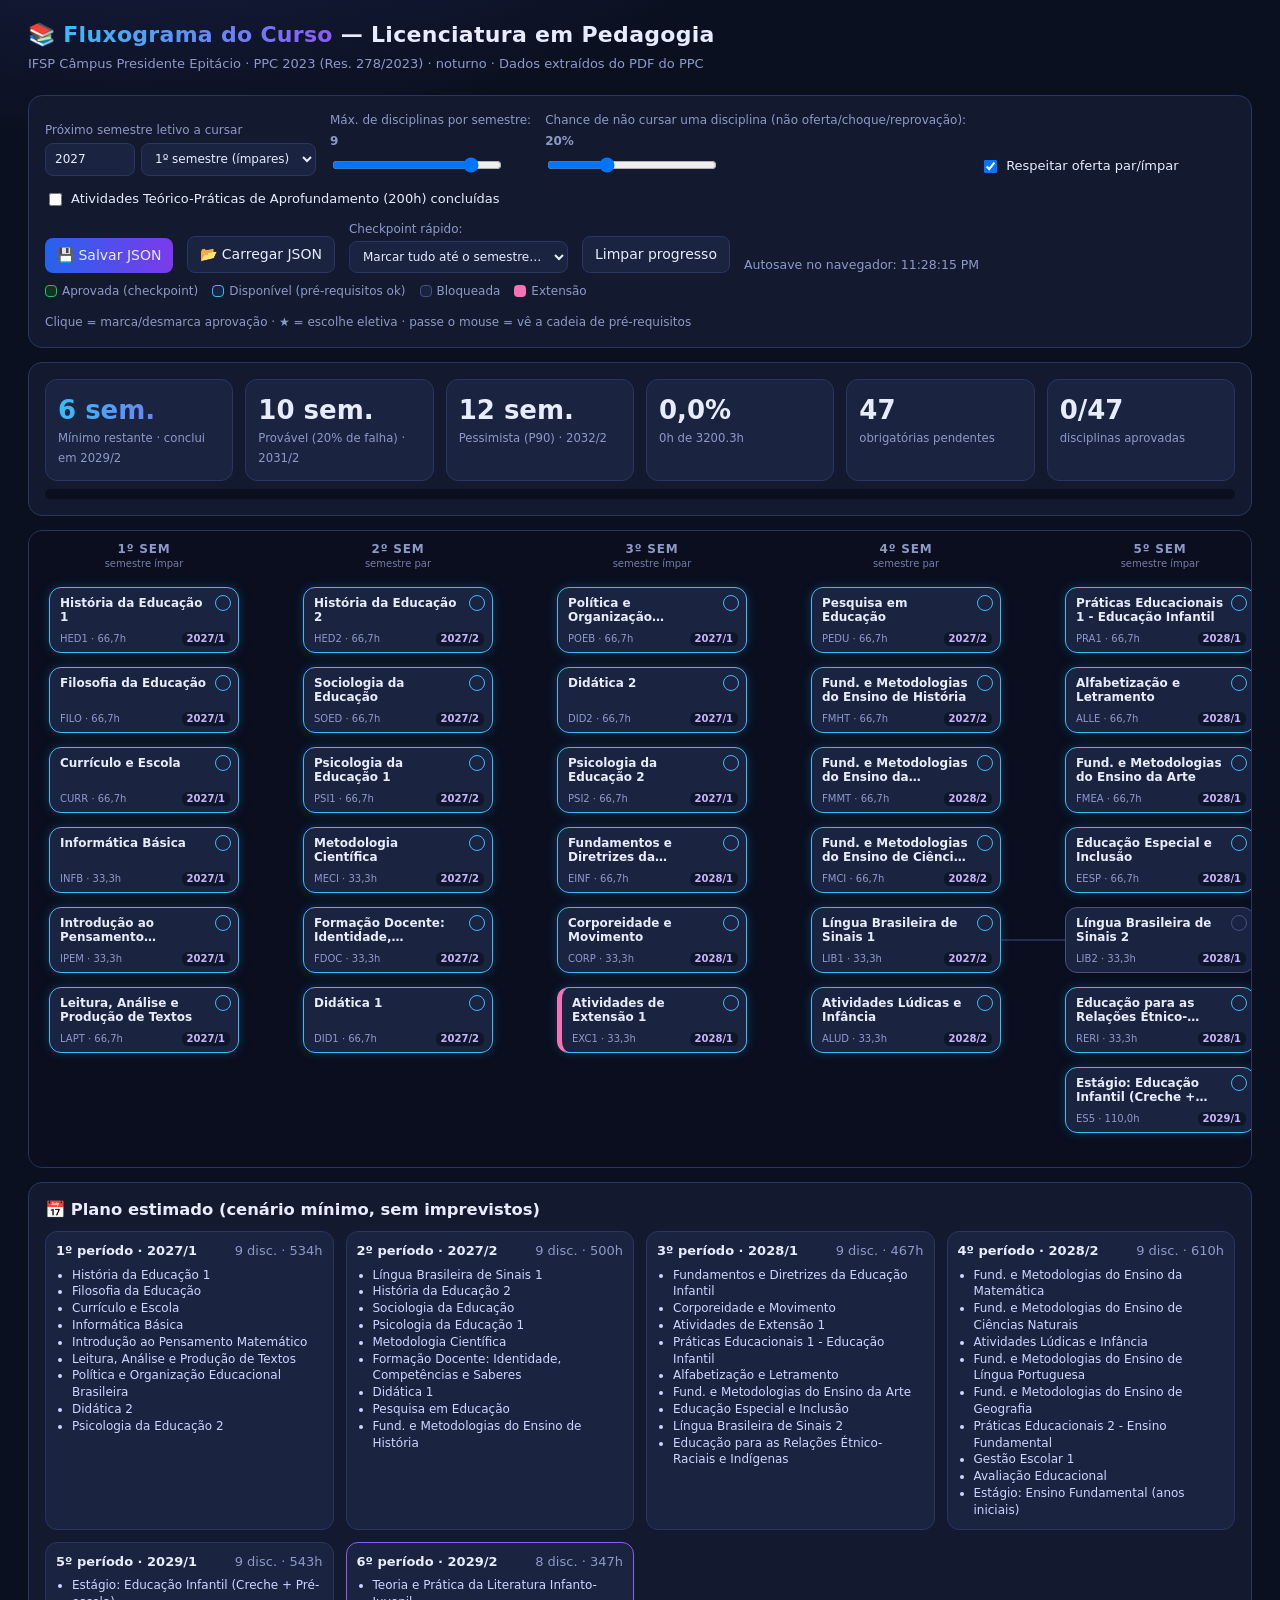
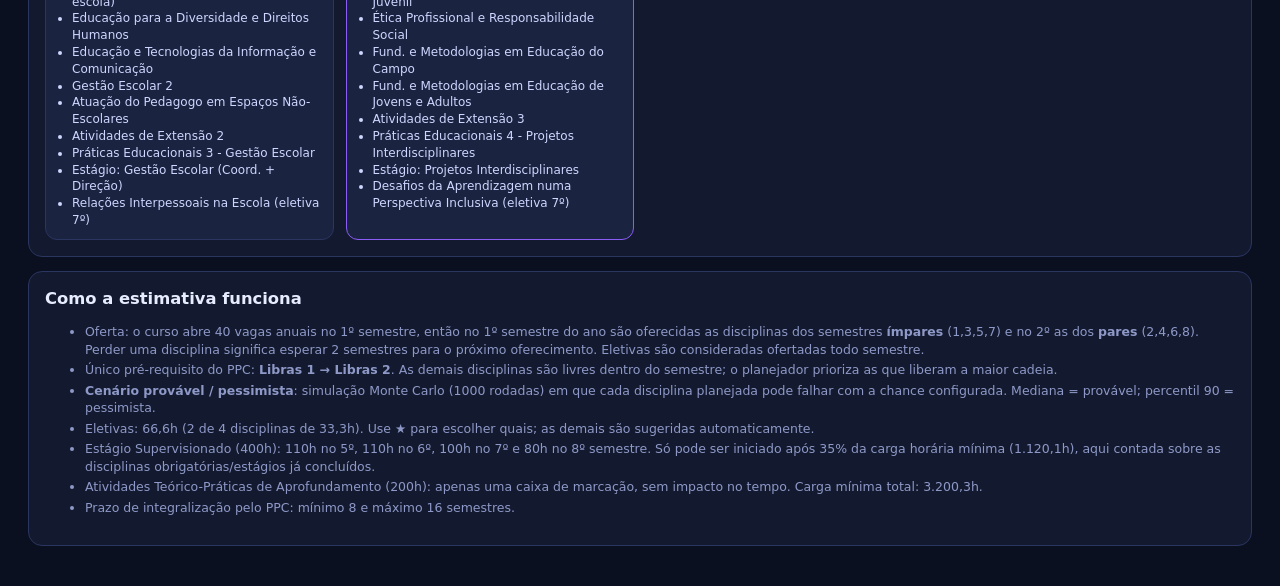
==== pedagogia/index.html @ 90ac50fe "fix: melhoramento SEO e Compartilhamento, closes #15" ====
<!DOCTYPE html>
<html lang="pt-BR">
<head>
  <meta charset="UTF-8">
  <meta name="viewport" content="width=device-width, initial-scale=1">
  <title>Fluxograma — Licenciatura em Pedagogia (IFSP Pres. Epitácio)</title>
  <meta name="description" content="Fluxograma interativo e planejador acadêmico da Licenciatura em Pedagogia (IFSP Presidente Epitácio). Acompanhe disciplinas, pré-requisitos, estágios e previsão de conclusão do curso.">
  <meta name="theme-color" content="#0b1020">

  <!-- Open Graph / Compartilhamento -->
  <meta property="og:type" content="website">
  <meta property="og:locale" content="pt_BR">
  <meta property="og:url" content="https://petercen.github.io/pedagogia/">
  <meta property="og:site_name" content="Fluxograma Pedagogia — IFSP Pres. Epitácio">
  <meta property="og:title" content="Fluxograma — Licenciatura em Pedagogia (IFSP Pres. Epitácio)">
  <meta property="og:description" content="Fluxograma interativo e planejador acadêmico da Licenciatura em Pedagogia (IFSP Presidente Epitácio). Acompanhe disciplinas, pré-requisitos, estágios e previsão de conclusão do curso.">
  <meta property="og:image" content="https://petercen.github.io/assets/img/logo-bcc.png">

  <!-- Twitter Card -->
  <meta name="twitter:card" content="summary">
  <meta name="twitter:title" content="Fluxograma — Licenciatura em Pedagogia (IFSP Pres. Epitácio)">
  <meta name="twitter:description" content="Fluxograma interativo e planejador acadêmico da Licenciatura em Pedagogia (IFSP Presidente Epitácio). Acompanhe disciplinas, pré-requisitos, estágios e previsão de conclusão do curso.">
  <meta name="twitter:image" content="https://petercen.github.io/assets/img/logo-bcc.png">

  <link rel="icon" href="../assets/img/logo-bcc.png" type="image/png">
<style>
:root{
  --bg:#0b1020; --panel:#131a30; --panel2:#1a2340; --line:#2a3560; --txt:#e8ecff; --mut:#8e99c7;
  --ok:#22c55e; --av:#38bdf8; --blk:#475079; --warn:#f59e0b; --acc:#8b5cf6; --ext:#f472b6;
}
*{box-sizing:border-box}
body{margin:0;background:radial-gradient(1200px 600px at 10% -10%,#1b2450 0,transparent 60%),var(--bg);color:var(--txt);font:14px/1.4 system-ui,Segoe UI,Roboto,sans-serif}
header{padding:20px 28px 8px}
h1{margin:0;font-size:22px;letter-spacing:.3px}
h1 span{background:linear-gradient(90deg,#38bdf8,#8b5cf6);-webkit-background-clip:text;color:transparent}
.sub{color:var(--mut);margin-top:4px;font-size:13px}
.wrap{padding:0 28px 40px}
.panel{background:var(--panel);border:1px solid var(--line);border-radius:14px;padding:16px;margin-top:14px}
.grid{display:grid;grid-template-columns:repeat(auto-fit,minmax(150px,1fr));gap:12px}
.kpi{background:var(--panel2);border:1px solid var(--line);border-radius:12px;padding:12px}
.kpi b{display:block;font-size:26px}
.kpi small{color:var(--mut)}
.kpi.main b{background:linear-gradient(90deg,#38bdf8,#8b5cf6);-webkit-background-clip:text;color:transparent}
.controls{display:flex;flex-wrap:wrap;gap:14px;align-items:flex-end}
label{display:flex;flex-direction:column;gap:4px;color:var(--mut);font-size:12px}
label.inl{flex-direction:row;align-items:center;gap:6px;color:var(--txt);font-size:13px}
input,select{background:var(--panel2);color:var(--txt);border:1px solid var(--line);border-radius:8px;padding:7px 9px;font:inherit}
input[type=range]{padding:0;width:170px}
button{background:var(--panel2);color:var(--txt);border:1px solid var(--line);border-radius:8px;padding:8px 12px;font:inherit;cursor:pointer;transition:.15s}
button:hover{border-color:var(--acc);background:#232e56}
button.pri{background:linear-gradient(90deg,#2563eb,#7c3aed);border:0}
.legend{display:flex;gap:14px;flex-wrap:wrap;color:var(--mut);font-size:12px;margin-top:10px}
.legend i{display:inline-block;width:12px;height:12px;border-radius:4px;margin-right:5px;vertical-align:-2px}
#flowScroll{overflow:auto;border:1px solid var(--line);border-radius:14px;background:rgba(10,14,30,.6);margin-top:14px}
#flow{position:relative}
#edges{position:absolute;left:0;top:0;pointer-events:none}
.colh{position:absolute;top:10px;width:190px;text-align:center;color:var(--mut);font-weight:600;font-size:12px;text-transform:uppercase;letter-spacing:.8px}
.colh small{display:block;font-weight:400;text-transform:none;letter-spacing:0;opacity:.8}
.card{position:absolute;width:190px;height:66px;border-radius:12px;padding:8px 10px;background:var(--panel2);border:1.5px solid var(--blk);cursor:pointer;transition:.15s;overflow:hidden;user-select:none}
.card:hover{transform:translateY(-2px)}
.card .n{font-weight:600;font-size:12px;line-height:1.2;display:-webkit-box;-webkit-line-clamp:2;-webkit-box-orient:vertical;overflow:hidden;padding-right:18px}
.card .m{position:absolute;left:10px;bottom:6px;right:8px;display:flex;justify-content:space-between;font-size:10px;color:var(--mut)}
.card .plan{background:#0b1020aa;border-radius:6px;padding:0 5px;color:#c4b5fd;font-weight:600}
.card .chk{position:absolute;right:7px;top:7px;width:16px;height:16px;border-radius:50%;border:1.5px solid var(--blk)}
.card.passed{background:#12331f;border-color:var(--ok)}
.card.passed .chk{background:var(--ok);border-color:var(--ok)}
.card.passed .chk::after{content:"✓";color:#05260f;font-size:11px;font-weight:900;position:absolute;left:2px;top:-2px}
.card.avail{border-color:var(--av);box-shadow:0 0 12px #38bdf833}
.card.avail .chk{border-color:var(--av)}
.card.ext{border-left:5px solid var(--ext)}
.card.off{opacity:.38}
.card.dim{opacity:.22}
.card.hl{box-shadow:0 0 0 2px var(--acc),0 0 18px #8b5cf688;opacity:1}
.star{position:absolute;right:5px;bottom:2px;background:none;border:0;padding:0 2px;font-size:14px;color:var(--mut)}
.star.on{color:#facc15}
path.e{fill:none;stroke:#3a4678;stroke-width:1.4;opacity:.7}
path.e.pass{stroke:#1f7a43}
path.e.hl{stroke:var(--acc);stroke-width:2.4;opacity:1}
path.e.dim{opacity:.07}
#timeline{display:grid;grid-template-columns:repeat(auto-fill,minmax(250px,1fr));gap:12px;margin-top:10px}
.term{background:var(--panel2);border:1px solid var(--line);border-radius:12px;padding:10px}
.term h4{margin:0 0 6px;font-size:13px;display:flex;justify-content:space-between}
.term h4 span{color:var(--mut);font-weight:400}
.term ul{margin:0;padding-left:16px;color:#cfd6ff;font-size:12px}
.term.last{border-color:var(--acc)}
.note{color:var(--mut);font-size:12.5px}
.note li{margin:3px 0}
.bar{height:10px;background:#0b1020;border-radius:8px;overflow:hidden;margin-top:8px}
.bar div{height:100%;background:linear-gradient(90deg,#22c55e,#38bdf8)}
.warn{color:var(--warn)}
</style>
</head>
<body>
<header>
  <h1>📚 <span>Fluxograma do Curso</span> — Licenciatura em Pedagogia</h1>
  <div class="sub">IFSP Câmpus Presidente Epitácio · PPC 2023 (Res. 278/2023) · noturno · Dados extraídos do PDF do PPC</div>
</header>
<div class="wrap">

  <div class="panel">
    <div class="controls">
      <label>Próximo semestre letivo a cursar
        <div style="display:flex;gap:6px">
          <input type="number" id="startYear" min="2020" max="2060" style="width:90px">
          <select id="startHalf"><option value="1">1º semestre (ímpares)</option><option value="2">2º semestre (pares)</option></select>
        </div>
      </label>
      <label>Máx. de disciplinas por semestre: <b id="loadV"></b>
        <input type="range" id="maxLoad" min="3" max="10">
      </label>
      <label>Chance de não cursar uma disciplina (não oferta/choque/reprovação): <b id="failV"></b>
        <input type="range" id="failRate" min="0" max="60" step="1">
      </label>
      <label class="inl"><input type="checkbox" id="parity"> Respeitar oferta par/ímpar</label>
      <label class="inl"><input type="checkbox" id="ac"> Atividades Teórico-Práticas de Aprofundamento (200h) concluídas</label>
    </div>
    <div class="controls" style="margin-top:12px">
      <button class="pri" id="btnSave">💾 Salvar JSON</button>
      <button id="btnLoad">📂 Carregar JSON</button>
      <input type="file" id="fileIn" accept=".json,application/json" hidden>
      <label>Checkpoint rápido:
        <select id="quick"><option value="">Marcar tudo até o semestre…</option></select>
      </label>
      <button id="btnClear">Limpar progresso</button>
      <span class="note" id="saveInfo"></span>
    </div>
    <div class="legend">
      <span><i style="background:#12331f;border:1.5px solid var(--ok)"></i>Aprovada (checkpoint)</span>
      <span><i style="background:var(--panel2);border:1.5px solid var(--av)"></i>Disponível (pré-requisitos ok)</span>
      <span><i style="background:var(--panel2);border:1.5px solid var(--blk)"></i>Bloqueada</span>
      <span><i style="background:var(--ext)"></i>Extensão</span>
      <span>Clique = marca/desmarca aprovação · ★ = escolhe eletiva · passe o mouse = vê a cadeia de pré-requisitos</span>
    </div>
  </div>

  <div class="panel">
    <div class="grid" id="kpis"></div>
    <div class="bar"><div id="bar"></div></div>
  </div>

  <div id="flowScroll"><div id="flow"><svg id="edges"></svg></div></div>

  <div class="panel">
    <h3 style="margin:0">📅 Plano estimado (cenário mínimo, sem imprevistos)</h3>
    <div id="timeline"></div>
  </div>

  <div class="panel">
    <h3 style="margin:0 0 6px">Como a estimativa funciona</h3>
    <ul class="note">
      <li>Oferta: o curso abre 40 vagas anuais no 1º semestre, então no 1º semestre do ano são oferecidas as disciplinas dos semestres <b>ímpares</b> (1,3,5,7) e no 2º as dos <b>pares</b> (2,4,6,8). Perder uma disciplina significa esperar 2 semestres para o próximo oferecimento. Eletivas são consideradas ofertadas todo semestre.</li>
      <li>Único pré-requisito do PPC: <b>Libras 1 → Libras 2</b>. As demais disciplinas são livres dentro do semestre; o planejador prioriza as que liberam a maior cadeia.</li>
      <li><b>Cenário provável / pessimista</b>: simulação Monte Carlo (1000 rodadas) em que cada disciplina planejada pode falhar com a chance configurada. Mediana = provável; percentil 90 = pessimista.</li>
      <li>Eletivas: 66,6h (2 de 4 disciplinas de 33,3h). Use ★ para escolher quais; as demais são sugeridas automaticamente.</li>
      <li>Estágio Supervisionado (400h): 110h no 5º, 110h no 6º, 100h no 7º e 80h no 8º semestre. Só pode ser iniciado após 35% da carga horária mínima (1.120,1h), aqui contada sobre as disciplinas obrigatórias/estágios já concluídos.</li>
      <li>Atividades Teórico-Práticas de Aprofundamento (200h): apenas uma caixa de marcação, sem impacto no tempo. Carga mínima total: 3.200,3h.</li>
      <li>Prazo de integralização pelo PPC: mínimo 8 e máximo 16 semestres.</li>
    </ul>
  </div>
</div>

<script>
// ---------- DADOS (PPC) ----------
const RAW = [
 // [sigla, nome, semestre, horas, extensao?, prereqs[]]
 ["HED1","História da Educação 1",1,66.7,0,[]],["FILO","Filosofia da Educação",1,66.7,0,[]],["CURR","Currículo e Escola",1,66.7,0,[]],
 ["INFB","Informática Básica",1,33.3,0,[]],["IPEM","Introdução ao Pensamento Matemático",1,33.3,0,[]],["LAPT","Leitura, Análise e Produção de Textos",1,66.7,0,[]],
 ["HED2","História da Educação 2",2,66.7,0,[]],["SOED","Sociologia da Educação",2,66.7,0,[]],["PSI1","Psicologia da Educação 1",2,66.7,0,[]],
 ["MECI","Metodologia Científica",2,33.3,0,[]],["FDOC","Formação Docente: Identidade, Competências e Saberes",2,33.3,0,[]],["DID1","Didática 1",2,66.7,0,[]],
 ["POEB","Política e Organização Educacional Brasileira",3,66.7,0,[]],["DID2","Didática 2",3,66.7,0,[]],["PSI2","Psicologia da Educação 2",3,66.7,0,[]],
 ["EINF","Fundamentos e Diretrizes da Educação Infantil",3,66.7,0,[]],["CORP","Corporeidade e Movimento",3,33.3,0,[]],["EXC1","Atividades de Extensão 1",3,33.3,1,[]],
 ["PEDU","Pesquisa em Educação",4,66.7,0,[]],["FMHT","Fund. e Metodologias do Ensino de História",4,66.7,0,[]],["FMMT","Fund. e Metodologias do Ensino da Matemática",4,66.7,0,[]],
 ["FMCI","Fund. e Metodologias do Ensino de Ciências Naturais",4,66.7,0,[]],["LIB1","Língua Brasileira de Sinais 1",4,33.3,0,[]],["ALUD","Atividades Lúdicas e Infância",4,33.3,0,[]],
 ["PRA1","Práticas Educacionais 1 - Educação Infantil",5,66.7,0,[]],["ALLE","Alfabetização e Letramento",5,66.7,0,[]],["FMEA","Fund. e Metodologias do Ensino da Arte",5,66.7,0,[]],
 ["EESP","Educação Especial e Inclusão",5,66.7,0,[]],["LIB2","Língua Brasileira de Sinais 2",5,33.3,0,["LIB1"]],["RERI","Educação para as Relações Étnico-Raciais e Indígenas",5,33.3,0,[]],
 ["FMLP","Fund. e Metodologias do Ensino de Língua Portuguesa",6,66.7,0,[]],["FMGE","Fund. e Metodologias do Ensino de Geografia",6,66.7,0,[]],["PRA2","Práticas Educacionais 2 - Ensino Fundamental",6,66.7,0,[]],
 ["GES1","Gestão Escolar 1",6,66.7,0,[]],["AVAL","Avaliação Educacional",6,66.7,0,[]],
 ["EDDH","Educação para a Diversidade e Direitos Humanos",7,66.7,0,[]],["TDIC","Educação e Tecnologias da Informação e Comunicação",7,66.7,0,[]],["GES2","Gestão Escolar 2",7,33.3,0,[]],
 ["APEN","Atuação do Pedagogo em Espaços Não-Escolares",7,33.3,0,[]],["EXC2","Atividades de Extensão 2",7,33.3,1,[]],["PRA3","Práticas Educacionais 3 - Gestão Escolar",7,66.7,0,[]],
 ["LITE","Teoria e Prática da Literatura Infanto-Juvenil",8,33.3,0,[]],["ETIC","Ética Profissional e Responsabilidade Social",8,33.3,0,[]],["CAMP","Fund. e Metodologias em Educação do Campo",8,33.3,0,[]],
 ["FEJA","Fund. e Metodologias em Educação de Jovens e Adultos",8,33.3,0,[]],["EXC3","Atividades de Extensão 3",8,33.3,1,[]],["PRA4","Práticas Educacionais 4 - Projetos Interdisciplinares",8,66.7,0,[]],
 // estágio supervisionado (400h) distribuído nos semestres 5 a 8 (sem = semestre em que é realizado)
 ["ES5","Estágio: Educação Infantil (Creche + Pré-escola)",5,110,0,[]],["ES6","Estágio: Ensino Fundamental (anos iniciais)",6,110,0,[]],
 ["ES7","Estágio: Gestão Escolar (Coord. + Direção)",7,100,0,[]],["ES8","Estágio: Projetos Interdisciplinares",8,80,0,[]],
 // eletivas (sem = 9): 2 das 4 (33,3h cada). Ofertadas no 7º e 8º semestre
 ["REIE","Relações Interpessoais na Escola (eletiva 7º)",9,33.3,0,[]],["DAPI","Desafios da Aprendizagem numa Perspectiva Inclusiva (eletiva 7º)",9,33.3,0,[]],
 ["PEFD","Práticas Educativas e Formação Docente (eletiva 8º)",9,33.3,0,[]],["PFID","Processos Formativos, Identidades e Diferenças (eletiva 8º)",9,33.3,0,[]]
 ];
const C = {}; const ORDER=[];
RAW.forEach(([id,name,sem,h,ext,pre])=>{C[id]={id,name,sem,h,ext:!!ext,pre,kind:sem===9?"el":id.startsWith("ES")?"es":"ob",kids:[]};ORDER.push(id)});
ORDER.forEach(id=>C[id].pre.forEach(p=>C[p].kids.push(id)));
const OBR = ORDER.filter(i=>C[i].kind==="ob");
const OBR_H = OBR.reduce((s,i)=>s+C[i].h,0);         // ~2533,7h
const EST = ORDER.filter(i=>C[i].kind==="es");
const TOTAL_H = 3200.3, EST_MIN = 0.35*TOTAL_H;         // estágio só após 35% da carga mínima
const EL_DEFAULT=["REIE","DAPI","PEFD","PFID"];
const ELETIVAS=["REIE","DAPI","PEFD","PFID"];
// prioridade = maior cadeia a jusante
const depth={}; (function d(){const f=id=>depth[id]??(depth[id]=1+Math.max(0,...C[id].kids.map(f)));ORDER.forEach(f)})();
// ascendentes / descendentes
const anc=id=>{const s=new Set();const f=x=>C[x].pre.forEach(p=>{if(!s.has(p)){s.add(p);f(p)}});f(id);return s};
const desc=id=>{const s=new Set();const f=x=>C[x].kids.forEach(p=>{if(!s.has(p)){s.add(p);f(p)}});f(id);return s};

// ---------- ESTADO ----------
const now=new Date();
const defaultState=()=>({version:1,passed:[],electivePlan:[],startYear:now.getMonth()>=6?now.getFullYear()+1:now.getFullYear(),
  startHalf:now.getMonth()>=6?1:2,maxLoad:9,failRate:20,respectParity:true,acDone:false,savedAt:null});
let S=defaultState();
const LS="fluxo-pedagogia-v1";
try{const t=localStorage.getItem(LS);if(t)S={...S,...JSON.parse(t)}}catch(e){}
let fileHandle=null;

// ---------- SIMULAÇÃO ----------
const half=k=>((S.startHalf-1+k)%2)+1;
const label=k=>{const y=S.startYear+Math.floor((S.startHalf-1+k)/2);return y+"/"+half(k)};
function electivesPlanned(passedSet){
  const passedEl=ELETIVAS.filter(e=>passedSet.has(e)).length;
  let need=Math.max(0,2-passedEl);
  const chosen=[];
  S.electivePlan.filter(e=>!passedSet.has(e)).forEach(e=>{if(chosen.length<need)chosen.push(e)});
  EL_DEFAULT.forEach(e=>{if(chosen.length<need&&!passedSet.has(e)&&!chosen.includes(e))chosen.push(e)});
  return chosen;
}
function toPlan(passedSet){
  const pl=OBR.filter(i=>!passedSet.has(i)).concat(electivesPlanned(passedSet));
  EST.forEach(i=>{if(!passedSet.has(i))pl.push(i)});
  return pl;
}
function simulate(fail){
  const passed=new Set(S.passed), pending=new Set(toPlan(passed)), terms=[];
  let done=OBR.concat(EST).filter(i=>passed.has(i)).reduce((s,i)=>s+C[i].h,0);
  let k=0;
  while(pending.size&&k<60){
    const par=half(k);
    const cand=[...pending].filter(id=>{
      const c=C[id];
      if(!c.pre.every(p=>passed.has(p)))return false;
      if(c.kind==="es"&&done<EST_MIN)return false;
      if(S.respectParity&&(c.kind==="ob"||c.kind==="es")&&((c.sem%2)?1:2)!==par)return false;
      return true;
    }).sort((a,b)=>depth[b]-depth[a]||C[a].sem-C[b].sem);
    const take=cand.slice(0,S.maxLoad), got=[];
    take.forEach(id=>{ if(fail>0&&Math.random()<fail)return; got.push(id)});
    got.forEach(id=>{pending.delete(id)});
    terms.push({k,taken:got});
    got.forEach(id=>{passed.add(id);if(C[id].kind==="ob"||C[id].kind==="es")done+=C[id].h});
    k++;
  }
  return {terms,n:pending.size?Infinity:terms.length};
}
function monte(fail){
  const arr=[];for(let i=0;i<1000;i++)arr.push(simulate(fail).n);
  arr.sort((a,b)=>a-b);return {med:arr[500],p90:arr[899]};
}

// ---------- LAYOUT / RENDER ----------
const CW=190,CH=66,GX=64,GY=14,X0=20,Y0=56;
const colOf=c=>c.kind==="el"?8:c.sem-1;
const flow=document.getElementById("flow"), svg=document.getElementById("edges");
const pos={}; const els={};
function build(){
  const rows={};
  ORDER.forEach(id=>{const c=C[id];const col=colOf(c);rows[col]=(rows[col]||0);
    let r=rows[col]++;
    pos[id]={x:X0+col*(CW+GX),y:Y0+r*(CH+GY)}});
  const heads=["1º sem","2º sem","3º sem","4º sem","5º sem","6º sem","7º sem","8º sem","Eletivas"];
  heads.forEach((h,i)=>{const d=document.createElement("div");d.className="colh";d.style.left=(X0+i*(CW+GX))+"px";
    d.innerHTML=h+(i<8?`<small>${i%2?"semestre par":"semestre ímpar"}</small>`:"<small>66,6h (escolher 2 de 4)</small>");flow.appendChild(d)});
  ORDER.forEach(id=>{
    const c=C[id],p=pos[id],d=document.createElement("div");
    d.className="card"+(c.ext?" ext":"");d.title=c.name;d.style.left=p.x+"px";d.style.top=p.y+"px";
    d.innerHTML=`<div class="chk"></div><div class="n">${c.name}</div><div class="m"><span>${id} · ${c.h.toFixed(1).replace(".",",")}h</span><span class="plan"></span></div>`+(c.kind==="el"?`<button class="star" title="Escolher esta eletiva">★</button>`:"");
    d.onclick=e=>{ if(e.target.classList.contains("star")){togglePlan(id);return} toggle(id)};
    d.onmouseenter=()=>hover(id);d.onmouseleave=()=>hover(null);
    flow.appendChild(d);els[id]=d});
  const W=X0*2+9*(CW+GX)-GX;flow.style.width=W+"px";flow.style.height=(Y0+7*(CH+GY)+20)+"px";
  svg.setAttribute("width",W);svg.setAttribute("height",parseFloat(flow.style.height));
  // arestas
  ORDER.forEach(id=>C[id].pre.forEach(p=>{
    const a=pos[p],b=pos[id];const x1=a.x+CW,y1=a.y+CH/2,x2=b.x,y2=b.y+CH/2;const dx=Math.max(40,(x2-x1)/2);
    const e=document.createElementNS("http://www.w3.org/2000/svg","path");
    e.setAttribute("d",`M${x1},${y1} C${x1+dx},${y1} ${x2-dx},${y2} ${x2},${y2}`);e.setAttribute("class","e");e.dataset.f=p;e.dataset.t=id;svg.appendChild(e)}));
}
function hover(id){
  const cards=Object.values(els),edges=[...svg.children];
  if(!id){cards.forEach(c=>c.classList.remove("dim","hl"));edges.forEach(e=>e.classList.remove("dim","hl"));return}
  const A=anc(id),D=desc(id);const set=new Set([id,...A,...D]);
  ORDER.forEach(i=>{els[i].classList.toggle("dim",!set.has(i));els[i].classList.toggle("hl",set.has(i)&&i!==id)});
  edges.forEach(e=>{const on=set.has(e.dataset.f)&&set.has(e.dataset.t);e.classList.toggle("hl",on);e.classList.toggle("dim",!on)});
}
function toggle(id){
  const P=new Set(S.passed);
  if(P.has(id)){P.delete(id);desc(id).forEach(x=>P.delete(x))}
  else{P.add(id);anc(id).forEach(x=>P.add(x))}   // checkpoint: passou nela ⇒ passou nos pré-requisitos
  S.passed=[...P];update()
}
function togglePlan(id){
  const s=new Set(S.electivePlan);s.has(id)?s.delete(id):s.add(id);S.electivePlan=[...s];update()
}

let lastPlan=null;
function update(){
  const P=new Set(S.passed);
  const plan=simulate(0);lastPlan=plan;
  const when={};plan.terms.forEach(t=>t.taken.forEach(id=>when[id]=t.k));
  const chosen=electivesPlanned(P);
  ORDER.forEach(id=>{
    const c=C[id],el=els[id];
    const ready=c.pre.every(p=>P.has(p));
    el.classList.toggle("passed",P.has(id));
    el.classList.toggle("avail",!P.has(id)&&ready&&c.kind!=="x");
    el.classList.toggle("off",(c.kind==="el"&&!P.has(id)&&!chosen.includes(id)));
    const pl=el.querySelector(".plan");
    pl.textContent=(!P.has(id)&&when[id]!==undefined)?label(when[id]):"";
    const st=el.querySelector(".star");if(st)st.classList.toggle("on",S.electivePlan.includes(id)||(chosen.includes(id)));
  });
  svg.querySelectorAll("path.e").forEach(e=>e.classList.toggle("pass",P.has(e.dataset.f)));
  // KPIs
  const doneH=OBR.filter(i=>P.has(i)).reduce((s,i)=>s+C[i].h,0)+ELETIVAS.filter(i=>P.has(i)).slice(0,2).reduce((s,i)=>s+C[i].h,0)+EST.filter(i=>P.has(i)).reduce((s,i)=>s+C[i].h,0)+(S.acDone?200:0);
  const totalH=TOTAL_H, pct=Math.min(100,doneH/totalH*100);
  const pend=OBR.filter(i=>!P.has(i)).length;
  const min=plan.n, mc=monte(S.failRate/100);
  const fin=n=>n===Infinity?"—":label(n-1);
  const f=n=>n===Infinity?"∞":n;
  document.getElementById("kpis").innerHTML=`
   <div class="kpi main"><b>${f(min)} sem.</b><small>Mínimo restante · conclui em ${fin(min)}</small></div>
   <div class="kpi"><b>${f(mc.med)} sem.</b><small>Provável (${S.failRate}% de falha) · ${fin(mc.med)}</small></div>
   <div class="kpi"><b class="${mc.p90>16?'warn':''}">${f(mc.p90)} sem.</b><small>Pessimista (P90) · ${fin(mc.p90)}</small></div>
   <div class="kpi"><b>${pct.toFixed(1).replace(".",",")}%</b><small>${doneH.toFixed(0)}h de ${totalH}h</small></div>
   <div class="kpi"><b>${pend}</b><small>obrigatórias pendentes</small></div>
   <div class="kpi"><b>${[...P].filter(i=>C[i].kind==="ob").length}/${OBR.length}</b><small>disciplinas aprovadas</small></div>`;
  document.getElementById("bar").style.width=pct+"%";
  // timeline
  const T=document.getElementById("timeline");T.innerHTML="";
  plan.terms.forEach((t,i)=>{if(!t.taken.length&&i<plan.terms.length-1&&false)return;
    const h=t.taken.reduce((s,id)=>s+C[id].h,0);
    const d=document.createElement("div");d.className="term"+(i==plan.terms.length-1?" last":"");
    d.innerHTML=`<h4>${i+1}º período · ${label(t.k)}<span>${t.taken.length} disc. · ${h.toFixed(0)}h</span></h4>`+
      (t.taken.length?`<ul>${t.taken.map(id=>`<li>${C[id].name}</li>`).join("")}</ul>`:`<div class="note">Nenhuma disciplina disponível neste semestre (espera pela oferta).</div>`);
    T.appendChild(d)});
  if(plan.n===Infinity)T.innerHTML="<div class='note warn'>Não foi possível montar o plano (verifique o limite de disciplinas/oferta).</div>";
  if(!plan.terms.length)T.innerHTML="<div class='note'>🎉 Todas as disciplinas, eletivas e estágios estão marcados como concluídos. Falta apenas confirmar as atividades teórico-práticas de aprofundamento (200h) se não marcou.</div>";
  // controles
  document.getElementById("startYear").value=S.startYear;
  document.getElementById("startHalf").value=S.startHalf;
  document.getElementById("maxLoad").value=S.maxLoad;document.getElementById("loadV").textContent=S.maxLoad;
  document.getElementById("failRate").value=S.failRate;document.getElementById("failV").textContent=S.failRate+"%";
  document.getElementById("parity").checked=S.respectParity;
  document.getElementById("ac").checked=S.acDone;
  persist();
}
function persist(){
  S.savedAt=new Date().toISOString();
  try{localStorage.setItem(LS,JSON.stringify(S))}catch(e){}
  document.getElementById("saveInfo").textContent="Autosave no navegador: "+new Date().toLocaleTimeString()+(fileHandle?" · arquivo vinculado: "+fileHandle.name:"");
  if(fileHandle&&!persist.busy){persist.busy=true;fileHandle.createWritable().then(w=>w.write(JSON.stringify(S,null,2)).then(()=>w.close())).catch(()=>{}).finally(()=>persist.busy=false)}
}

// ---------- EVENTOS ----------
const $=id=>document.getElementById(id);
$("startYear").onchange=e=>{S.startYear=+e.target.value;update()};
$("startHalf").onchange=e=>{S.startHalf=+e.target.value;update()};
$("maxLoad").oninput=e=>{S.maxLoad=+e.target.value;update()};
$("failRate").oninput=e=>{S.failRate=+e.target.value;update()};
$("parity").onchange=e=>{S.respectParity=e.target.checked;update()};
$("ac").onchange=e=>{S.acDone=e.target.checked;update()};
$("btnClear").onclick=()=>{if(confirm("Limpar todas as aprovações marcadas?")){S.passed=[];S.electivePlan=[];update()}};
for(let i=1;i<=8;i++){const o=document.createElement("option");o.value=i;o.textContent="…até o "+i+"º semestre";$("quick").appendChild(o)}
$("quick").onchange=e=>{const n=+e.target.value;if(!n)return;
  const P=new Set(S.passed);OBR.concat(EST).filter(i=>C[i].sem<=n).forEach(i=>P.add(i));S.passed=[...P];e.target.value="";update()};
$("btnSave").onclick=async()=>{
  const txt=JSON.stringify(S,null,2);
  if(window.showSaveFilePicker){
    try{fileHandle=await showSaveFilePicker({suggestedName:"estado-curso.json",types:[{description:"JSON",accept:{"application/json":[".json"]}}]});
      const w=await fileHandle.createWritable();await w.write(txt);await w.close();update();return}catch(e){if(e.name==="AbortError")return}
  }
  const a=document.createElement("a");a.href=URL.createObjectURL(new Blob([txt],{type:"application/json"}));a.download="estado-curso.json";a.click();
};
$("btnLoad").onclick=()=>$("fileIn").click();
$("fileIn").onchange=async e=>{const f=e.target.files[0];if(!f)return;
  try{const j=JSON.parse(await f.text());
    S={...defaultState(),...j,passed:(j.passed||[]).filter(i=>C[i]),electivePlan:(j.electivePlan||[]).filter(i=>C[i])};update()}
  catch(err){alert("JSON inválido: "+err.message)}
  e.target.value=""};

build();update();
</script>
</body>
</html>
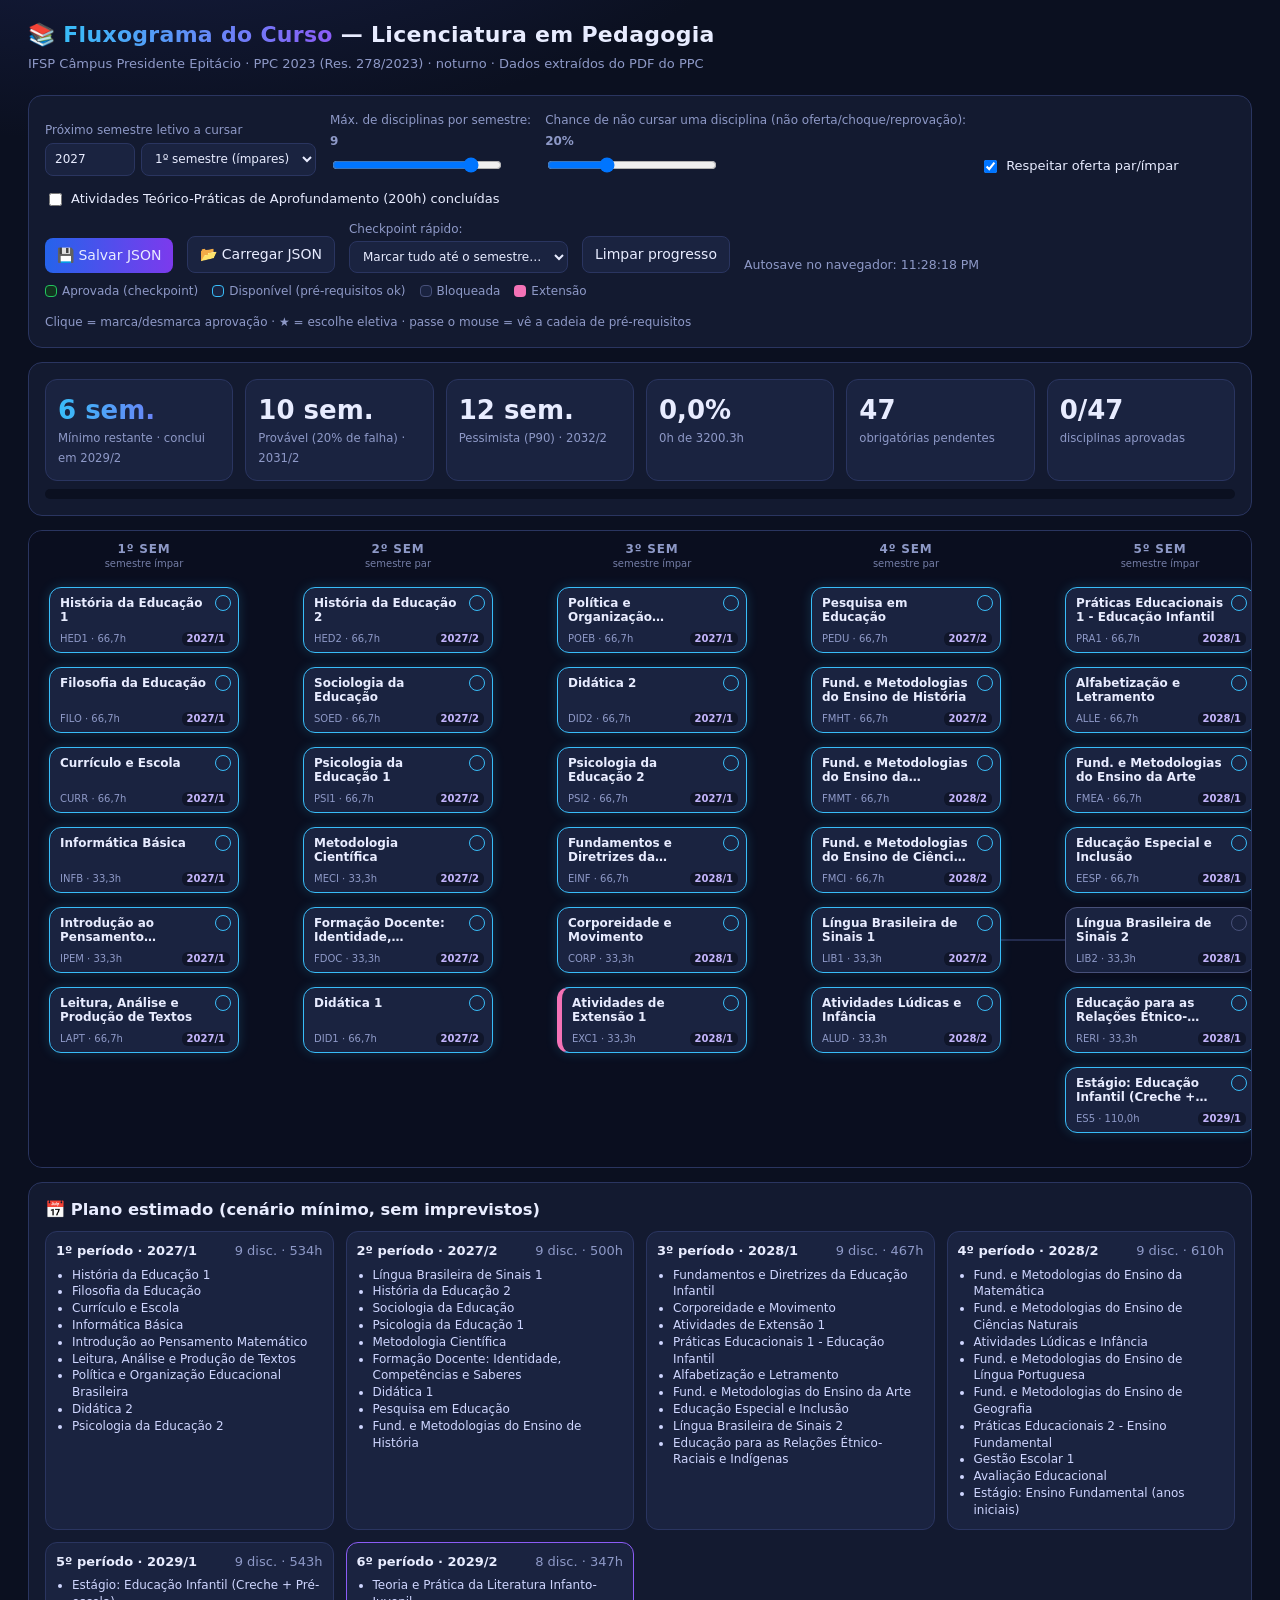
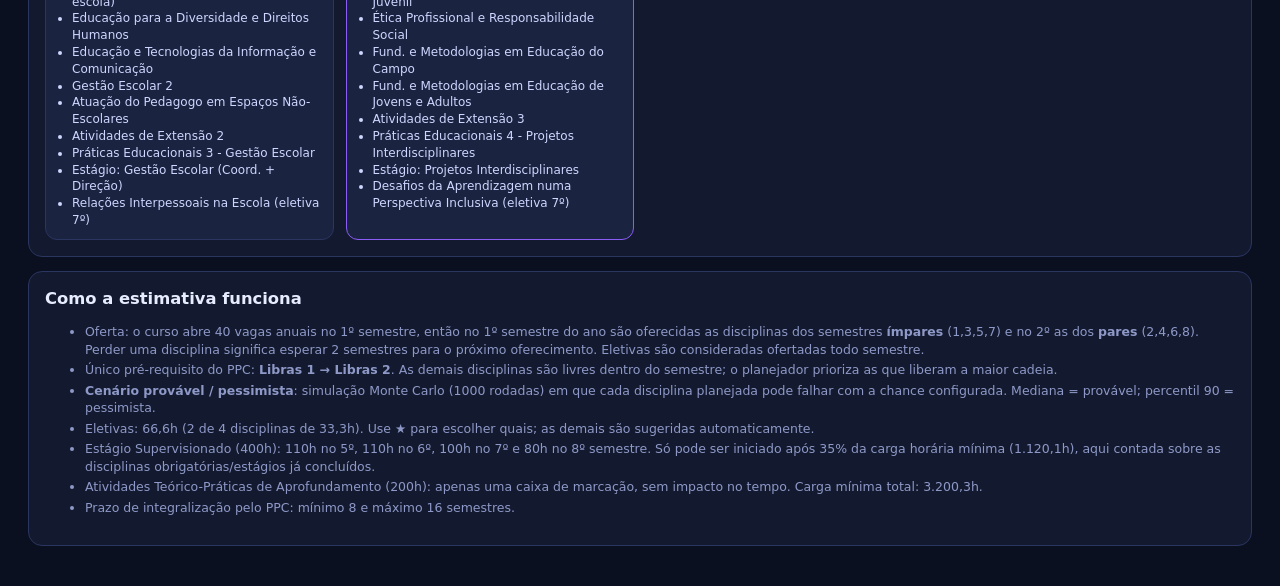
==== commit 46bdb64e: "ajustando UX" ====
--- a/pedagogia/index.html
+++ b/pedagogia/index.html
@@ -1,389 +1,370 @@
-<!DOCTYPE html>
-<html lang="pt-BR">
-<head>
-  <meta charset="UTF-8">
-  <meta name="viewport" content="width=device-width, initial-scale=1">
-  <title>Fluxograma — Licenciatura em Pedagogia (IFSP Pres. Epitácio)</title>
-  <meta name="description" content="Fluxograma interativo e planejador acadêmico da Licenciatura em Pedagogia (IFSP Presidente Epitácio). Acompanhe disciplinas, pré-requisitos, estágios e previsão de conclusão do curso.">
-  <meta name="theme-color" content="#0b1020">
-
-  <!-- Open Graph / Compartilhamento -->
-  <meta property="og:type" content="website">
-  <meta property="og:locale" content="pt_BR">
-  <meta property="og:url" content="https://petercen.github.io/pedagogia/">
-  <meta property="og:site_name" content="Fluxograma Pedagogia — IFSP Pres. Epitácio">
-  <meta property="og:title" content="Fluxograma — Licenciatura em Pedagogia (IFSP Pres. Epitácio)">
-  <meta property="og:description" content="Fluxograma interativo e planejador acadêmico da Licenciatura em Pedagogia (IFSP Presidente Epitácio). Acompanhe disciplinas, pré-requisitos, estágios e previsão de conclusão do curso.">
-  <meta property="og:image" content="https://petercen.github.io/assets/img/logo-bcc.png">
-
-  <!-- Twitter Card -->
-  <meta name="twitter:card" content="summary">
-  <meta name="twitter:title" content="Fluxograma — Licenciatura em Pedagogia (IFSP Pres. Epitácio)">
-  <meta name="twitter:description" content="Fluxograma interativo e planejador acadêmico da Licenciatura em Pedagogia (IFSP Presidente Epitácio). Acompanhe disciplinas, pré-requisitos, estágios e previsão de conclusão do curso.">
-  <meta name="twitter:image" content="https://petercen.github.io/assets/img/logo-bcc.png">
-
-  <link rel="icon" href="../assets/img/logo-bcc.png" type="image/png">
-<style>
-:root{
-  --bg:#0b1020; --panel:#131a30; --panel2:#1a2340; --line:#2a3560; --txt:#e8ecff; --mut:#8e99c7;
-  --ok:#22c55e; --av:#38bdf8; --blk:#475079; --warn:#f59e0b; --acc:#8b5cf6; --ext:#f472b6;
-}
-*{box-sizing:border-box}
-body{margin:0;background:radial-gradient(1200px 600px at 10% -10%,#1b2450 0,transparent 60%),var(--bg);color:var(--txt);font:14px/1.4 system-ui,Segoe UI,Roboto,sans-serif}
-header{padding:20px 28px 8px}
-h1{margin:0;font-size:22px;letter-spacing:.3px}
-h1 span{background:linear-gradient(90deg,#38bdf8,#8b5cf6);-webkit-background-clip:text;color:transparent}
-.sub{color:var(--mut);margin-top:4px;font-size:13px}
-.wrap{padding:0 28px 40px}
-.panel{background:var(--panel);border:1px solid var(--line);border-radius:14px;padding:16px;margin-top:14px}
-.grid{display:grid;grid-template-columns:repeat(auto-fit,minmax(150px,1fr));gap:12px}
-.kpi{background:var(--panel2);border:1px solid var(--line);border-radius:12px;padding:12px}
-.kpi b{display:block;font-size:26px}
-.kpi small{color:var(--mut)}
-.kpi.main b{background:linear-gradient(90deg,#38bdf8,#8b5cf6);-webkit-background-clip:text;color:transparent}
-.controls{display:flex;flex-wrap:wrap;gap:14px;align-items:flex-end}
-label{display:flex;flex-direction:column;gap:4px;color:var(--mut);font-size:12px}
-label.inl{flex-direction:row;align-items:center;gap:6px;color:var(--txt);font-size:13px}
-input,select{background:var(--panel2);color:var(--txt);border:1px solid var(--line);border-radius:8px;padding:7px 9px;font:inherit}
-input[type=range]{padding:0;width:170px}
-button{background:var(--panel2);color:var(--txt);border:1px solid var(--line);border-radius:8px;padding:8px 12px;font:inherit;cursor:pointer;transition:.15s}
-button:hover{border-color:var(--acc);background:#232e56}
-button.pri{background:linear-gradient(90deg,#2563eb,#7c3aed);border:0}
-.legend{display:flex;gap:14px;flex-wrap:wrap;color:var(--mut);font-size:12px;margin-top:10px}
-.legend i{display:inline-block;width:12px;height:12px;border-radius:4px;margin-right:5px;vertical-align:-2px}
-#flowScroll{overflow:auto;border:1px solid var(--line);border-radius:14px;background:rgba(10,14,30,.6);margin-top:14px}
-#flow{position:relative}
-#edges{position:absolute;left:0;top:0;pointer-events:none}
-.colh{position:absolute;top:10px;width:190px;text-align:center;color:var(--mut);font-weight:600;font-size:12px;text-transform:uppercase;letter-spacing:.8px}
-.colh small{display:block;font-weight:400;text-transform:none;letter-spacing:0;opacity:.8}
-.card{position:absolute;width:190px;height:66px;border-radius:12px;padding:8px 10px;background:var(--panel2);border:1.5px solid var(--blk);cursor:pointer;transition:.15s;overflow:hidden;user-select:none}
-.card:hover{transform:translateY(-2px)}
-.card .n{font-weight:600;font-size:12px;line-height:1.2;display:-webkit-box;-webkit-line-clamp:2;-webkit-box-orient:vertical;overflow:hidden;padding-right:18px}
-.card .m{position:absolute;left:10px;bottom:6px;right:8px;display:flex;justify-content:space-between;font-size:10px;color:var(--mut)}
-.card .plan{background:#0b1020aa;border-radius:6px;padding:0 5px;color:#c4b5fd;font-weight:600}
-.card .chk{position:absolute;right:7px;top:7px;width:16px;height:16px;border-radius:50%;border:1.5px solid var(--blk)}
-.card.passed{background:#12331f;border-color:var(--ok)}
-.card.passed .chk{background:var(--ok);border-color:var(--ok)}
-.card.passed .chk::after{content:"✓";color:#05260f;font-size:11px;font-weight:900;position:absolute;left:2px;top:-2px}
-.card.avail{border-color:var(--av);box-shadow:0 0 12px #38bdf833}
-.card.avail .chk{border-color:var(--av)}
-.card.ext{border-left:5px solid var(--ext)}
-.card.off{opacity:.38}
-.card.dim{opacity:.22}
-.card.hl{box-shadow:0 0 0 2px var(--acc),0 0 18px #8b5cf688;opacity:1}
-.star{position:absolute;right:5px;bottom:2px;background:none;border:0;padding:0 2px;font-size:14px;color:var(--mut)}
-.star.on{color:#facc15}
-path.e{fill:none;stroke:#3a4678;stroke-width:1.4;opacity:.7}
-path.e.pass{stroke:#1f7a43}
-path.e.hl{stroke:var(--acc);stroke-width:2.4;opacity:1}
-path.e.dim{opacity:.07}
-#timeline{display:grid;grid-template-columns:repeat(auto-fill,minmax(250px,1fr));gap:12px;margin-top:10px}
-.term{background:var(--panel2);border:1px solid var(--line);border-radius:12px;padding:10px}
-.term h4{margin:0 0 6px;font-size:13px;display:flex;justify-content:space-between}
-.term h4 span{color:var(--mut);font-weight:400}
-.term ul{margin:0;padding-left:16px;color:#cfd6ff;font-size:12px}
-.term.last{border-color:var(--acc)}
-.note{color:var(--mut);font-size:12.5px}
-.note li{margin:3px 0}
-.bar{height:10px;background:#0b1020;border-radius:8px;overflow:hidden;margin-top:8px}
-.bar div{height:100%;background:linear-gradient(90deg,#22c55e,#38bdf8)}
-.warn{color:var(--warn)}
-</style>
-</head>
-<body>
-<header>
-  <h1>📚 <span>Fluxograma do Curso</span> — Licenciatura em Pedagogia</h1>
-  <div class="sub">IFSP Câmpus Presidente Epitácio · PPC 2023 (Res. 278/2023) · noturno · Dados extraídos do PDF do PPC</div>
-</header>
-<div class="wrap">
-
-  <div class="panel">
-    <div class="controls">
-      <label>Próximo semestre letivo a cursar
-        <div style="display:flex;gap:6px">
-          <input type="number" id="startYear" min="2020" max="2060" style="width:90px">
-          <select id="startHalf"><option value="1">1º semestre (ímpares)</option><option value="2">2º semestre (pares)</option></select>
-        </div>
-      </label>
-      <label>Máx. de disciplinas por semestre: <b id="loadV"></b>
-        <input type="range" id="maxLoad" min="3" max="10">
-      </label>
-      <label>Chance de não cursar uma disciplina (não oferta/choque/reprovação): <b id="failV"></b>
-        <input type="range" id="failRate" min="0" max="60" step="1">
-      </label>
-      <label class="inl"><input type="checkbox" id="parity"> Respeitar oferta par/ímpar</label>
-      <label class="inl"><input type="checkbox" id="ac"> Atividades Teórico-Práticas de Aprofundamento (200h) concluídas</label>
-    </div>
-    <div class="controls" style="margin-top:12px">
-      <button class="pri" id="btnSave">💾 Salvar JSON</button>
-      <button id="btnLoad">📂 Carregar JSON</button>
-      <input type="file" id="fileIn" accept=".json,application/json" hidden>
-      <label>Checkpoint rápido:
-        <select id="quick"><option value="">Marcar tudo até o semestre…</option></select>
-      </label>
-      <button id="btnClear">Limpar progresso</button>
-      <span class="note" id="saveInfo"></span>
-    </div>
-    <div class="legend">
-      <span><i style="background:#12331f;border:1.5px solid var(--ok)"></i>Aprovada (checkpoint)</span>
-      <span><i style="background:var(--panel2);border:1.5px solid var(--av)"></i>Disponível (pré-requisitos ok)</span>
-      <span><i style="background:var(--panel2);border:1.5px solid var(--blk)"></i>Bloqueada</span>
-      <span><i style="background:var(--ext)"></i>Extensão</span>
-      <span>Clique = marca/desmarca aprovação · ★ = escolhe eletiva · passe o mouse = vê a cadeia de pré-requisitos</span>
-    </div>
-  </div>
-
-  <div class="panel">
-    <div class="grid" id="kpis"></div>
-    <div class="bar"><div id="bar"></div></div>
-  </div>
-
-  <div id="flowScroll"><div id="flow"><svg id="edges"></svg></div></div>
-
-  <div class="panel">
-    <h3 style="margin:0">📅 Plano estimado (cenário mínimo, sem imprevistos)</h3>
-    <div id="timeline"></div>
-  </div>
-
-  <div class="panel">
-    <h3 style="margin:0 0 6px">Como a estimativa funciona</h3>
-    <ul class="note">
-      <li>Oferta: o curso abre 40 vagas anuais no 1º semestre, então no 1º semestre do ano são oferecidas as disciplinas dos semestres <b>ímpares</b> (1,3,5,7) e no 2º as dos <b>pares</b> (2,4,6,8). Perder uma disciplina significa esperar 2 semestres para o próximo oferecimento. Eletivas são consideradas ofertadas todo semestre.</li>
-      <li>Único pré-requisito do PPC: <b>Libras 1 → Libras 2</b>. As demais disciplinas são livres dentro do semestre; o planejador prioriza as que liberam a maior cadeia.</li>
-      <li><b>Cenário provável / pessimista</b>: simulação Monte Carlo (1000 rodadas) em que cada disciplina planejada pode falhar com a chance configurada. Mediana = provável; percentil 90 = pessimista.</li>
-      <li>Eletivas: 66,6h (2 de 4 disciplinas de 33,3h). Use ★ para escolher quais; as demais são sugeridas automaticamente.</li>
-      <li>Estágio Supervisionado (400h): 110h no 5º, 110h no 6º, 100h no 7º e 80h no 8º semestre. Só pode ser iniciado após 35% da carga horária mínima (1.120,1h), aqui contada sobre as disciplinas obrigatórias/estágios já concluídos.</li>
-      <li>Atividades Teórico-Práticas de Aprofundamento (200h): apenas uma caixa de marcação, sem impacto no tempo. Carga mínima total: 3.200,3h.</li>
-      <li>Prazo de integralização pelo PPC: mínimo 8 e máximo 16 semestres.</li>
-    </ul>
-  </div>
-</div>
-
-<script>
-// ---------- DADOS (PPC) ----------
-const RAW = [
- // [sigla, nome, semestre, horas, extensao?, prereqs[]]
- ["HED1","História da Educação 1",1,66.7,0,[]],["FILO","Filosofia da Educação",1,66.7,0,[]],["CURR","Currículo e Escola",1,66.7,0,[]],
- ["INFB","Informática Básica",1,33.3,0,[]],["IPEM","Introdução ao Pensamento Matemático",1,33.3,0,[]],["LAPT","Leitura, Análise e Produção de Textos",1,66.7,0,[]],
- ["HED2","História da Educação 2",2,66.7,0,[]],["SOED","Sociologia da Educação",2,66.7,0,[]],["PSI1","Psicologia da Educação 1",2,66.7,0,[]],
- ["MECI","Metodologia Científica",2,33.3,0,[]],["FDOC","Formação Docente: Identidade, Competências e Saberes",2,33.3,0,[]],["DID1","Didática 1",2,66.7,0,[]],
- ["POEB","Política e Organização Educacional Brasileira",3,66.7,0,[]],["DID2","Didática 2",3,66.7,0,[]],["PSI2","Psicologia da Educação 2",3,66.7,0,[]],
- ["EINF","Fundamentos e Diretrizes da Educação Infantil",3,66.7,0,[]],["CORP","Corporeidade e Movimento",3,33.3,0,[]],["EXC1","Atividades de Extensão 1",3,33.3,1,[]],
- ["PEDU","Pesquisa em Educação",4,66.7,0,[]],["FMHT","Fund. e Metodologias do Ensino de História",4,66.7,0,[]],["FMMT","Fund. e Metodologias do Ensino da Matemática",4,66.7,0,[]],
- ["FMCI","Fund. e Metodologias do Ensino de Ciências Naturais",4,66.7,0,[]],["LIB1","Língua Brasileira de Sinais 1",4,33.3,0,[]],["ALUD","Atividades Lúdicas e Infância",4,33.3,0,[]],
- ["PRA1","Práticas Educacionais 1 - Educação Infantil",5,66.7,0,[]],["ALLE","Alfabetização e Letramento",5,66.7,0,[]],["FMEA","Fund. e Metodologias do Ensino da Arte",5,66.7,0,[]],
- ["EESP","Educação Especial e Inclusão",5,66.7,0,[]],["LIB2","Língua Brasileira de Sinais 2",5,33.3,0,["LIB1"]],["RERI","Educação para as Relações Étnico-Raciais e Indígenas",5,33.3,0,[]],
- ["FMLP","Fund. e Metodologias do Ensino de Língua Portuguesa",6,66.7,0,[]],["FMGE","Fund. e Metodologias do Ensino de Geografia",6,66.7,0,[]],["PRA2","Práticas Educacionais 2 - Ensino Fundamental",6,66.7,0,[]],
- ["GES1","Gestão Escolar 1",6,66.7,0,[]],["AVAL","Avaliação Educacional",6,66.7,0,[]],
- ["EDDH","Educação para a Diversidade e Direitos Humanos",7,66.7,0,[]],["TDIC","Educação e Tecnologias da Informação e Comunicação",7,66.7,0,[]],["GES2","Gestão Escolar 2",7,33.3,0,[]],
- ["APEN","Atuação do Pedagogo em Espaços Não-Escolares",7,33.3,0,[]],["EXC2","Atividades de Extensão 2",7,33.3,1,[]],["PRA3","Práticas Educacionais 3 - Gestão Escolar",7,66.7,0,[]],
- ["LITE","Teoria e Prática da Literatura Infanto-Juvenil",8,33.3,0,[]],["ETIC","Ética Profissional e Responsabilidade Social",8,33.3,0,[]],["CAMP","Fund. e Metodologias em Educação do Campo",8,33.3,0,[]],
- ["FEJA","Fund. e Metodologias em Educação de Jovens e Adultos",8,33.3,0,[]],["EXC3","Atividades de Extensão 3",8,33.3,1,[]],["PRA4","Práticas Educacionais 4 - Projetos Interdisciplinares",8,66.7,0,[]],
- // estágio supervisionado (400h) distribuído nos semestres 5 a 8 (sem = semestre em que é realizado)
- ["ES5","Estágio: Educação Infantil (Creche + Pré-escola)",5,110,0,[]],["ES6","Estágio: Ensino Fundamental (anos iniciais)",6,110,0,[]],
- ["ES7","Estágio: Gestão Escolar (Coord. + Direção)",7,100,0,[]],["ES8","Estágio: Projetos Interdisciplinares",8,80,0,[]],
- // eletivas (sem = 9): 2 das 4 (33,3h cada). Ofertadas no 7º e 8º semestre
- ["REIE","Relações Interpessoais na Escola (eletiva 7º)",9,33.3,0,[]],["DAPI","Desafios da Aprendizagem numa Perspectiva Inclusiva (eletiva 7º)",9,33.3,0,[]],
- ["PEFD","Práticas Educativas e Formação Docente (eletiva 8º)",9,33.3,0,[]],["PFID","Processos Formativos, Identidades e Diferenças (eletiva 8º)",9,33.3,0,[]]
- ];
-const C = {}; const ORDER=[];
-RAW.forEach(([id,name,sem,h,ext,pre])=>{C[id]={id,name,sem,h,ext:!!ext,pre,kind:sem===9?"el":id.startsWith("ES")?"es":"ob",kids:[]};ORDER.push(id)});
-ORDER.forEach(id=>C[id].pre.forEach(p=>C[p].kids.push(id)));
-const OBR = ORDER.filter(i=>C[i].kind==="ob");
-const OBR_H = OBR.reduce((s,i)=>s+C[i].h,0);         // ~2533,7h
-const EST = ORDER.filter(i=>C[i].kind==="es");
-const TOTAL_H = 3200.3, EST_MIN = 0.35*TOTAL_H;         // estágio só após 35% da carga mínima
-const EL_DEFAULT=["REIE","DAPI","PEFD","PFID"];
-const ELETIVAS=["REIE","DAPI","PEFD","PFID"];
-// prioridade = maior cadeia a jusante
-const depth={}; (function d(){const f=id=>depth[id]??(depth[id]=1+Math.max(0,...C[id].kids.map(f)));ORDER.forEach(f)})();
-// ascendentes / descendentes
-const anc=id=>{const s=new Set();const f=x=>C[x].pre.forEach(p=>{if(!s.has(p)){s.add(p);f(p)}});f(id);return s};
-const desc=id=>{const s=new Set();const f=x=>C[x].kids.forEach(p=>{if(!s.has(p)){s.add(p);f(p)}});f(id);return s};
-
-// ---------- ESTADO ----------
-const now=new Date();
-const defaultState=()=>({version:1,passed:[],electivePlan:[],startYear:now.getMonth()>=6?now.getFullYear()+1:now.getFullYear(),
-  startHalf:now.getMonth()>=6?1:2,maxLoad:9,failRate:20,respectParity:true,acDone:false,savedAt:null});
-let S=defaultState();
-const LS="fluxo-pedagogia-v1";
-try{const t=localStorage.getItem(LS);if(t)S={...S,...JSON.parse(t)}}catch(e){}
-let fileHandle=null;
-
-// ---------- SIMULAÇÃO ----------
-const half=k=>((S.startHalf-1+k)%2)+1;
-const label=k=>{const y=S.startYear+Math.floor((S.startHalf-1+k)/2);return y+"/"+half(k)};
-function electivesPlanned(passedSet){
-  const passedEl=ELETIVAS.filter(e=>passedSet.has(e)).length;
-  let need=Math.max(0,2-passedEl);
-  const chosen=[];
-  S.electivePlan.filter(e=>!passedSet.has(e)).forEach(e=>{if(chosen.length<need)chosen.push(e)});
-  EL_DEFAULT.forEach(e=>{if(chosen.length<need&&!passedSet.has(e)&&!chosen.includes(e))chosen.push(e)});
-  return chosen;
-}
-function toPlan(passedSet){
-  const pl=OBR.filter(i=>!passedSet.has(i)).concat(electivesPlanned(passedSet));
-  EST.forEach(i=>{if(!passedSet.has(i))pl.push(i)});
-  return pl;
-}
-function simulate(fail){
-  const passed=new Set(S.passed), pending=new Set(toPlan(passed)), terms=[];
-  let done=OBR.concat(EST).filter(i=>passed.has(i)).reduce((s,i)=>s+C[i].h,0);
-  let k=0;
-  while(pending.size&&k<60){
-    const par=half(k);
-    const cand=[...pending].filter(id=>{
-      const c=C[id];
-      if(!c.pre.every(p=>passed.has(p)))return false;
-      if(c.kind==="es"&&done<EST_MIN)return false;
-      if(S.respectParity&&(c.kind==="ob"||c.kind==="es")&&((c.sem%2)?1:2)!==par)return false;
-      return true;
-    }).sort((a,b)=>depth[b]-depth[a]||C[a].sem-C[b].sem);
-    const take=cand.slice(0,S.maxLoad), got=[];
-    take.forEach(id=>{ if(fail>0&&Math.random()<fail)return; got.push(id)});
-    got.forEach(id=>{pending.delete(id)});
-    terms.push({k,taken:got});
-    got.forEach(id=>{passed.add(id);if(C[id].kind==="ob"||C[id].kind==="es")done+=C[id].h});
-    k++;
-  }
-  return {terms,n:pending.size?Infinity:terms.length};
-}
-function monte(fail){
-  const arr=[];for(let i=0;i<1000;i++)arr.push(simulate(fail).n);
-  arr.sort((a,b)=>a-b);return {med:arr[500],p90:arr[899]};
-}
-
-// ---------- LAYOUT / RENDER ----------
-const CW=190,CH=66,GX=64,GY=14,X0=20,Y0=56;
-const colOf=c=>c.kind==="el"?8:c.sem-1;
-const flow=document.getElementById("flow"), svg=document.getElementById("edges");
-const pos={}; const els={};
-function build(){
-  const rows={};
-  ORDER.forEach(id=>{const c=C[id];const col=colOf(c);rows[col]=(rows[col]||0);
-    let r=rows[col]++;
-    pos[id]={x:X0+col*(CW+GX),y:Y0+r*(CH+GY)}});
-  const heads=["1º sem","2º sem","3º sem","4º sem","5º sem","6º sem","7º sem","8º sem","Eletivas"];
-  heads.forEach((h,i)=>{const d=document.createElement("div");d.className="colh";d.style.left=(X0+i*(CW+GX))+"px";
-    d.innerHTML=h+(i<8?`<small>${i%2?"semestre par":"semestre ímpar"}</small>`:"<small>66,6h (escolher 2 de 4)</small>");flow.appendChild(d)});
-  ORDER.forEach(id=>{
-    const c=C[id],p=pos[id],d=document.createElement("div");
-    d.className="card"+(c.ext?" ext":"");d.title=c.name;d.style.left=p.x+"px";d.style.top=p.y+"px";
-    d.innerHTML=`<div class="chk"></div><div class="n">${c.name}</div><div class="m"><span>${id} · ${c.h.toFixed(1).replace(".",",")}h</span><span class="plan"></span></div>`+(c.kind==="el"?`<button class="star" title="Escolher esta eletiva">★</button>`:"");
-    d.onclick=e=>{ if(e.target.classList.contains("star")){togglePlan(id);return} toggle(id)};
-    d.onmouseenter=()=>hover(id);d.onmouseleave=()=>hover(null);
-    flow.appendChild(d);els[id]=d});
-  const W=X0*2+9*(CW+GX)-GX;flow.style.width=W+"px";flow.style.height=(Y0+7*(CH+GY)+20)+"px";
-  svg.setAttribute("width",W);svg.setAttribute("height",parseFloat(flow.style.height));
-  // arestas
-  ORDER.forEach(id=>C[id].pre.forEach(p=>{
-    const a=pos[p],b=pos[id];const x1=a.x+CW,y1=a.y+CH/2,x2=b.x,y2=b.y+CH/2;const dx=Math.max(40,(x2-x1)/2);
-    const e=document.createElementNS("http://www.w3.org/2000/svg","path");
-    e.setAttribute("d",`M${x1},${y1} C${x1+dx},${y1} ${x2-dx},${y2} ${x2},${y2}`);e.setAttribute("class","e");e.dataset.f=p;e.dataset.t=id;svg.appendChild(e)}));
-}
-function hover(id){
-  const cards=Object.values(els),edges=[...svg.children];
-  if(!id){cards.forEach(c=>c.classList.remove("dim","hl"));edges.forEach(e=>e.classList.remove("dim","hl"));return}
-  const A=anc(id),D=desc(id);const set=new Set([id,...A,...D]);
-  ORDER.forEach(i=>{els[i].classList.toggle("dim",!set.has(i));els[i].classList.toggle("hl",set.has(i)&&i!==id)});
-  edges.forEach(e=>{const on=set.has(e.dataset.f)&&set.has(e.dataset.t);e.classList.toggle("hl",on);e.classList.toggle("dim",!on)});
-}
-function toggle(id){
-  const P=new Set(S.passed);
-  if(P.has(id)){P.delete(id);desc(id).forEach(x=>P.delete(x))}
-  else{P.add(id);anc(id).forEach(x=>P.add(x))}   // checkpoint: passou nela ⇒ passou nos pré-requisitos
-  S.passed=[...P];update()
-}
-function togglePlan(id){
-  const s=new Set(S.electivePlan);s.has(id)?s.delete(id):s.add(id);S.electivePlan=[...s];update()
-}
-
-let lastPlan=null;
-function update(){
-  const P=new Set(S.passed);
-  const plan=simulate(0);lastPlan=plan;
-  const when={};plan.terms.forEach(t=>t.taken.forEach(id=>when[id]=t.k));
-  const chosen=electivesPlanned(P);
-  ORDER.forEach(id=>{
-    const c=C[id],el=els[id];
-    const ready=c.pre.every(p=>P.has(p));
-    el.classList.toggle("passed",P.has(id));
-    el.classList.toggle("avail",!P.has(id)&&ready&&c.kind!=="x");
-    el.classList.toggle("off",(c.kind==="el"&&!P.has(id)&&!chosen.includes(id)));
-    const pl=el.querySelector(".plan");
-    pl.textContent=(!P.has(id)&&when[id]!==undefined)?label(when[id]):"";
-    const st=el.querySelector(".star");if(st)st.classList.toggle("on",S.electivePlan.includes(id)||(chosen.includes(id)));
-  });
-  svg.querySelectorAll("path.e").forEach(e=>e.classList.toggle("pass",P.has(e.dataset.f)));
-  // KPIs
-  const doneH=OBR.filter(i=>P.has(i)).reduce((s,i)=>s+C[i].h,0)+ELETIVAS.filter(i=>P.has(i)).slice(0,2).reduce((s,i)=>s+C[i].h,0)+EST.filter(i=>P.has(i)).reduce((s,i)=>s+C[i].h,0)+(S.acDone?200:0);
-  const totalH=TOTAL_H, pct=Math.min(100,doneH/totalH*100);
-  const pend=OBR.filter(i=>!P.has(i)).length;
-  const min=plan.n, mc=monte(S.failRate/100);
-  const fin=n=>n===Infinity?"—":label(n-1);
-  const f=n=>n===Infinity?"∞":n;
-  document.getElementById("kpis").innerHTML=`
-   <div class="kpi main"><b>${f(min)} sem.</b><small>Mínimo restante · conclui em ${fin(min)}</small></div>
-   <div class="kpi"><b>${f(mc.med)} sem.</b><small>Provável (${S.failRate}% de falha) · ${fin(mc.med)}</small></div>
-   <div class="kpi"><b class="${mc.p90>16?'warn':''}">${f(mc.p90)} sem.</b><small>Pessimista (P90) · ${fin(mc.p90)}</small></div>
-   <div class="kpi"><b>${pct.toFixed(1).replace(".",",")}%</b><small>${doneH.toFixed(0)}h de ${totalH}h</small></div>
-   <div class="kpi"><b>${pend}</b><small>obrigatórias pendentes</small></div>
-   <div class="kpi"><b>${[...P].filter(i=>C[i].kind==="ob").length}/${OBR.length}</b><small>disciplinas aprovadas</small></div>`;
-  document.getElementById("bar").style.width=pct+"%";
-  // timeline
-  const T=document.getElementById("timeline");T.innerHTML="";
-  plan.terms.forEach((t,i)=>{if(!t.taken.length&&i<plan.terms.length-1&&false)return;
-    const h=t.taken.reduce((s,id)=>s+C[id].h,0);
-    const d=document.createElement("div");d.className="term"+(i==plan.terms.length-1?" last":"");
-    d.innerHTML=`<h4>${i+1}º período · ${label(t.k)}<span>${t.taken.length} disc. · ${h.toFixed(0)}h</span></h4>`+
-      (t.taken.length?`<ul>${t.taken.map(id=>`<li>${C[id].name}</li>`).join("")}</ul>`:`<div class="note">Nenhuma disciplina disponível neste semestre (espera pela oferta).</div>`);
-    T.appendChild(d)});
-  if(plan.n===Infinity)T.innerHTML="<div class='note warn'>Não foi possível montar o plano (verifique o limite de disciplinas/oferta).</div>";
-  if(!plan.terms.length)T.innerHTML="<div class='note'>🎉 Todas as disciplinas, eletivas e estágios estão marcados como concluídos. Falta apenas confirmar as atividades teórico-práticas de aprofundamento (200h) se não marcou.</div>";
-  // controles
-  document.getElementById("startYear").value=S.startYear;
-  document.getElementById("startHalf").value=S.startHalf;
-  document.getElementById("maxLoad").value=S.maxLoad;document.getElementById("loadV").textContent=S.maxLoad;
-  document.getElementById("failRate").value=S.failRate;document.getElementById("failV").textContent=S.failRate+"%";
-  document.getElementById("parity").checked=S.respectParity;
-  document.getElementById("ac").checked=S.acDone;
-  persist();
-}
-function persist(){
-  S.savedAt=new Date().toISOString();
-  try{localStorage.setItem(LS,JSON.stringify(S))}catch(e){}
-  document.getElementById("saveInfo").textContent="Autosave no navegador: "+new Date().toLocaleTimeString()+(fileHandle?" · arquivo vinculado: "+fileHandle.name:"");
-  if(fileHandle&&!persist.busy){persist.busy=true;fileHandle.createWritable().then(w=>w.write(JSON.stringify(S,null,2)).then(()=>w.close())).catch(()=>{}).finally(()=>persist.busy=false)}
-}
-
-// ---------- EVENTOS ----------
-const $=id=>document.getElementById(id);
-$("startYear").onchange=e=>{S.startYear=+e.target.value;update()};
-$("startHalf").onchange=e=>{S.startHalf=+e.target.value;update()};
-$("maxLoad").oninput=e=>{S.maxLoad=+e.target.value;update()};
-$("failRate").oninput=e=>{S.failRate=+e.target.value;update()};
-$("parity").onchange=e=>{S.respectParity=e.target.checked;update()};
-$("ac").onchange=e=>{S.acDone=e.target.checked;update()};
-$("btnClear").onclick=()=>{if(confirm("Limpar todas as aprovações marcadas?")){S.passed=[];S.electivePlan=[];update()}};
-for(let i=1;i<=8;i++){const o=document.createElement("option");o.value=i;o.textContent="…até o "+i+"º semestre";$("quick").appendChild(o)}
-$("quick").onchange=e=>{const n=+e.target.value;if(!n)return;
-  const P=new Set(S.passed);OBR.concat(EST).filter(i=>C[i].sem<=n).forEach(i=>P.add(i));S.passed=[...P];e.target.value="";update()};
-$("btnSave").onclick=async()=>{
-  const txt=JSON.stringify(S,null,2);
-  if(window.showSaveFilePicker){
-    try{fileHandle=await showSaveFilePicker({suggestedName:"estado-curso.json",types:[{description:"JSON",accept:{"application/json":[".json"]}}]});
-      const w=await fileHandle.createWritable();await w.write(txt);await w.close();update();return}catch(e){if(e.name==="AbortError")return}
-  }
-  const a=document.createElement("a");a.href=URL.createObjectURL(new Blob([txt],{type:"application/json"}));a.download="estado-curso.json";a.click();
-};
-$("btnLoad").onclick=()=>$("fileIn").click();
-$("fileIn").onchange=async e=>{const f=e.target.files[0];if(!f)return;
-  try{const j=JSON.parse(await f.text());
-    S={...defaultState(),...j,passed:(j.passed||[]).filter(i=>C[i]),electivePlan:(j.electivePlan||[]).filter(i=>C[i])};update()}
-  catch(err){alert("JSON inválido: "+err.message)}
-  e.target.value=""};
-
-build();update();
-</script>
-</body>
-</html>
+<!DOCTYPE html>
+<html lang="pt-BR">
+<head>
+<meta charset="UTF-8">
+<meta name="viewport" content="width=device-width, initial-scale=1">
+<title>Fluxograma — Licenciatura em Pedagogia (IFSP Pres. Epitácio)</title>
+<style>
+:root{
+  --bg:#0b1020; --panel:#131a30; --panel2:#1a2340; --line:#2a3560; --txt:#e8ecff; --mut:#8e99c7;
+  --ok:#22c55e; --av:#38bdf8; --blk:#475079; --warn:#f59e0b; --acc:#8b5cf6; --ext:#f472b6;
+}
+*{box-sizing:border-box}
+body{margin:0;background:radial-gradient(1200px 600px at 10% -10%,#1b2450 0,transparent 60%),var(--bg);color:var(--txt);font:14px/1.4 system-ui,Segoe UI,Roboto,sans-serif}
+header{padding:20px 28px 8px}
+h1{margin:0;font-size:22px;letter-spacing:.3px}
+h1 span{background:linear-gradient(90deg,#38bdf8,#8b5cf6);-webkit-background-clip:text;color:transparent}
+.sub{color:var(--mut);margin-top:4px;font-size:13px}
+.wrap{padding:0 28px 40px}
+.panel{background:var(--panel);border:1px solid var(--line);border-radius:14px;padding:16px;margin-top:14px}
+.grid{display:grid;grid-template-columns:repeat(auto-fit,minmax(150px,1fr));gap:12px}
+.kpi{background:var(--panel2);border:1px solid var(--line);border-radius:12px;padding:12px}
+.kpi b{display:block;font-size:26px}
+.kpi small{color:var(--mut)}
+.kpi.main b{background:linear-gradient(90deg,#38bdf8,#8b5cf6);-webkit-background-clip:text;color:transparent}
+.controls{display:flex;flex-wrap:wrap;gap:14px;align-items:flex-end}
+label{display:flex;flex-direction:column;gap:4px;color:var(--mut);font-size:12px}
+label.inl{flex-direction:row;align-items:center;gap:6px;color:var(--txt);font-size:13px}
+input,select{background:var(--panel2);color:var(--txt);border:1px solid var(--line);border-radius:8px;padding:7px 9px;font:inherit}
+input[type=range]{padding:0;width:170px}
+button{background:var(--panel2);color:var(--txt);border:1px solid var(--line);border-radius:8px;padding:8px 12px;font:inherit;cursor:pointer;transition:.15s}
+button:hover{border-color:var(--acc);background:#232e56}
+button.pri{background:linear-gradient(90deg,#2563eb,#7c3aed);border:0}
+.legend{display:flex;gap:14px;flex-wrap:wrap;color:var(--mut);font-size:12px;margin-top:10px}
+.legend i{display:inline-block;width:12px;height:12px;border-radius:4px;margin-right:5px;vertical-align:-2px}
+#flowScroll{overflow:auto;border:1px solid var(--line);border-radius:14px;background:rgba(10,14,30,.6);margin-top:14px}
+#flow{position:relative}
+#edges{position:absolute;left:0;top:0;pointer-events:none}
+.colh{position:absolute;top:10px;width:190px;text-align:center;color:var(--mut);font-weight:600;font-size:12px;text-transform:uppercase;letter-spacing:.8px}
+.colh small{display:block;font-weight:400;text-transform:none;letter-spacing:0;opacity:.8}
+.card{position:absolute;width:190px;height:66px;border-radius:12px;padding:8px 10px;background:var(--panel2);border:1.5px solid var(--blk);cursor:pointer;transition:.15s;overflow:hidden;user-select:none}
+.card:hover{transform:translateY(-2px)}
+.card .n{font-weight:600;font-size:12px;line-height:1.2;display:-webkit-box;-webkit-line-clamp:2;-webkit-box-orient:vertical;overflow:hidden;padding-right:18px}
+.card .m{position:absolute;left:10px;bottom:6px;right:8px;display:flex;justify-content:space-between;font-size:10px;color:var(--mut)}
+.card .plan{background:#0b1020aa;border-radius:6px;padding:0 5px;color:#c4b5fd;font-weight:600}
+.card .chk{position:absolute;right:7px;top:7px;width:16px;height:16px;border-radius:50%;border:1.5px solid var(--blk)}
+.card.passed{background:#12331f;border-color:var(--ok)}
+.card.passed .chk{background:var(--ok);border-color:var(--ok)}
+.card.passed .chk::after{content:"✓";color:#05260f;font-size:11px;font-weight:900;position:absolute;left:2px;top:-2px}
+.card.avail{border-color:var(--av);box-shadow:0 0 12px #38bdf833}
+.card.avail .chk{border-color:var(--av)}
+.card.ext{border-left:5px solid var(--ext)}
+.card.off{opacity:.38}
+.card.dim{opacity:.22}
+.card.hl{box-shadow:0 0 0 2px var(--acc),0 0 18px #8b5cf688;opacity:1}
+.star{position:absolute;right:5px;bottom:2px;background:none;border:0;padding:0 2px;font-size:14px;color:var(--mut)}
+.star.on{color:#facc15}
+path.e{fill:none;stroke:#3a4678;stroke-width:1.4;opacity:.7}
+path.e.pass{stroke:#1f7a43}
+path.e.hl{stroke:var(--acc);stroke-width:2.4;opacity:1}
+path.e.dim{opacity:.07}
+#timeline{display:grid;grid-template-columns:repeat(auto-fill,minmax(250px,1fr));gap:12px;margin-top:10px}
+.term{background:var(--panel2);border:1px solid var(--line);border-radius:12px;padding:10px}
+.term h4{margin:0 0 6px;font-size:13px;display:flex;justify-content:space-between}
+.term h4 span{color:var(--mut);font-weight:400}
+.term ul{margin:0;padding-left:16px;color:#cfd6ff;font-size:12px}
+.term.last{border-color:var(--acc)}
+.note{color:var(--mut);font-size:12.5px}
+.note li{margin:3px 0}
+.bar{height:10px;background:#0b1020;border-radius:8px;overflow:hidden;margin-top:8px}
+.bar div{height:100%;background:linear-gradient(90deg,#22c55e,#38bdf8)}
+.warn{color:var(--warn)}
+</style>
+</head>
+<body>
+<header>
+  <h1>📚 <span>Fluxograma do Curso</span> — Licenciatura em Pedagogia</h1>
+  <div class="sub">IFSP Câmpus Presidente Epitácio · PPC 2023 (Res. 278/2023) · noturno · Dados extraídos do PDF do PPC</div>
+</header>
+<div class="wrap">
+
+  <div class="panel">
+    <div class="controls">
+      <label>Próximo semestre letivo a cursar
+        <div style="display:flex;gap:6px">
+          <input type="number" id="startYear" min="2020" max="2060" style="width:90px">
+          <select id="startHalf"><option value="1">1º semestre (ímpares)</option><option value="2">2º semestre (pares)</option></select>
+        </div>
+      </label>
+      <label>Máx. de disciplinas por semestre: <b id="loadV"></b>
+        <input type="range" id="maxLoad" min="3" max="10">
+      </label>
+      <label>Chance de não cursar uma disciplina (não oferta/choque/reprovação): <b id="failV"></b>
+        <input type="range" id="failRate" min="0" max="60" step="1">
+      </label>
+      <label class="inl"><input type="checkbox" id="parity"> Respeitar oferta par/ímpar</label>
+      <label class="inl"><input type="checkbox" id="ac"> Atividades Teórico-Práticas de Aprofundamento (200h) concluídas</label>
+    </div>
+    <div class="controls" style="margin-top:12px">
+      <button class="pri" id="btnSave">💾 Salvar JSON</button>
+      <button id="btnLoad">📂 Carregar JSON</button>
+      <input type="file" id="fileIn" accept=".json,application/json" hidden>
+      <label>Checkpoint rápido:
+        <select id="quick"><option value="">Marcar tudo até o semestre…</option></select>
+      </label>
+      <button id="btnClear">Limpar progresso</button>
+      <span class="note" id="saveInfo"></span>
+    </div>
+    <div class="legend">
+      <span><i style="background:#12331f;border:1.5px solid var(--ok)"></i>Aprovada (checkpoint)</span>
+      <span><i style="background:var(--panel2);border:1.5px solid var(--av)"></i>Disponível (pré-requisitos ok)</span>
+      <span><i style="background:var(--panel2);border:1.5px solid var(--blk)"></i>Bloqueada</span>
+      <span><i style="background:var(--ext)"></i>Extensão</span>
+      <span>Clique = marca/desmarca aprovação · ★ = escolhe eletiva · passe o mouse = vê a cadeia de pré-requisitos</span>
+    </div>
+  </div>
+
+  <div class="panel">
+    <div class="grid" id="kpis"></div>
+    <div class="bar"><div id="bar"></div></div>
+  </div>
+
+  <div id="flowScroll"><div id="flow"><svg id="edges"></svg></div></div>
+
+  <div class="panel">
+    <h3 style="margin:0">📅 Plano estimado (cenário mínimo, sem imprevistos)</h3>
+    <div id="timeline"></div>
+  </div>
+
+  <div class="panel">
+    <h3 style="margin:0 0 6px">Como a estimativa funciona</h3>
+    <ul class="note">
+      <li>Oferta: o curso abre 40 vagas anuais no 1º semestre, então no 1º semestre do ano são oferecidas as disciplinas dos semestres <b>ímpares</b> (1,3,5,7) e no 2º as dos <b>pares</b> (2,4,6,8). Perder uma disciplina significa esperar 2 semestres para o próximo oferecimento. Eletivas são consideradas ofertadas todo semestre.</li>
+      <li>Único pré-requisito do PPC: <b>Libras 1 → Libras 2</b>. As demais disciplinas são livres dentro do semestre; o planejador prioriza as que liberam a maior cadeia.</li>
+      <li><b>Cenário provável / pessimista</b>: simulação Monte Carlo (1000 rodadas) em que cada disciplina planejada pode falhar com a chance configurada. Mediana = provável; percentil 90 = pessimista.</li>
+      <li>Eletivas: 66,6h (2 de 4 disciplinas de 33,3h). Use ★ para escolher quais; as demais são sugeridas automaticamente.</li>
+      <li>Estágio Supervisionado (400h): 110h no 5º, 110h no 6º, 100h no 7º e 80h no 8º semestre. Só pode ser iniciado após 35% da carga horária mínima (1.120,1h), aqui contada sobre as disciplinas obrigatórias/estágios já concluídos.</li>
+      <li>Atividades Teórico-Práticas de Aprofundamento (200h): apenas uma caixa de marcação, sem impacto no tempo. Carga mínima total: 3.200,3h.</li>
+      <li>Prazo de integralização pelo PPC: mínimo 8 e máximo 16 semestres.</li>
+    </ul>
+  </div>
+</div>
+
+<script>
+// ---------- DADOS (PPC) ----------
+const RAW = [
+ // [sigla, nome, semestre, horas, extensao?, prereqs[]]
+ ["HED1","História da Educação 1",1,66.7,0,[]],["FILO","Filosofia da Educação",1,66.7,0,[]],["CURR","Currículo e Escola",1,66.7,0,[]],
+ ["INFB","Informática Básica",1,33.3,0,[]],["IPEM","Introdução ao Pensamento Matemático",1,33.3,0,[]],["LAPT","Leitura, Análise e Produção de Textos",1,66.7,0,[]],
+ ["HED2","História da Educação 2",2,66.7,0,[]],["SOED","Sociologia da Educação",2,66.7,0,[]],["PSI1","Psicologia da Educação 1",2,66.7,0,[]],
+ ["MECI","Metodologia Científica",2,33.3,0,[]],["FDOC","Formação Docente: Identidade, Competências e Saberes",2,33.3,0,[]],["DID1","Didática 1",2,66.7,0,[]],
+ ["POEB","Política e Organização Educacional Brasileira",3,66.7,0,[]],["DID2","Didática 2",3,66.7,0,[]],["PSI2","Psicologia da Educação 2",3,66.7,0,[]],
+ ["EINF","Fundamentos e Diretrizes da Educação Infantil",3,66.7,0,[]],["CORP","Corporeidade e Movimento",3,33.3,0,[]],["EXC1","Atividades de Extensão 1",3,33.3,1,[]],
+ ["PEDU","Pesquisa em Educação",4,66.7,0,[]],["FMHT","Fund. e Metodologias do Ensino de História",4,66.7,0,[]],["FMMT","Fund. e Metodologias do Ensino da Matemática",4,66.7,0,[]],
+ ["FMCI","Fund. e Metodologias do Ensino de Ciências Naturais",4,66.7,0,[]],["LIB1","Língua Brasileira de Sinais 1",4,33.3,0,[]],["ALUD","Atividades Lúdicas e Infância",4,33.3,0,[]],
+ ["PRA1","Práticas Educacionais 1 - Educação Infantil",5,66.7,0,[]],["ALLE","Alfabetização e Letramento",5,66.7,0,[]],["FMEA","Fund. e Metodologias do Ensino da Arte",5,66.7,0,[]],
+ ["EESP","Educação Especial e Inclusão",5,66.7,0,[]],["LIB2","Língua Brasileira de Sinais 2",5,33.3,0,["LIB1"]],["RERI","Educação para as Relações Étnico-Raciais e Indígenas",5,33.3,0,[]],
+ ["FMLP","Fund. e Metodologias do Ensino de Língua Portuguesa",6,66.7,0,[]],["FMGE","Fund. e Metodologias do Ensino de Geografia",6,66.7,0,[]],["PRA2","Práticas Educacionais 2 - Ensino Fundamental",6,66.7,0,[]],
+ ["GES1","Gestão Escolar 1",6,66.7,0,[]],["AVAL","Avaliação Educacional",6,66.7,0,[]],
+ ["EDDH","Educação para a Diversidade e Direitos Humanos",7,66.7,0,[]],["TDIC","Educação e Tecnologias da Informação e Comunicação",7,66.7,0,[]],["GES2","Gestão Escolar 2",7,33.3,0,[]],
+ ["APEN","Atuação do Pedagogo em Espaços Não-Escolares",7,33.3,0,[]],["EXC2","Atividades de Extensão 2",7,33.3,1,[]],["PRA3","Práticas Educacionais 3 - Gestão Escolar",7,66.7,0,[]],
+ ["LITE","Teoria e Prática da Literatura Infanto-Juvenil",8,33.3,0,[]],["ETIC","Ética Profissional e Responsabilidade Social",8,33.3,0,[]],["CAMP","Fund. e Metodologias em Educação do Campo",8,33.3,0,[]],
+ ["FEJA","Fund. e Metodologias em Educação de Jovens e Adultos",8,33.3,0,[]],["EXC3","Atividades de Extensão 3",8,33.3,1,[]],["PRA4","Práticas Educacionais 4 - Projetos Interdisciplinares",8,66.7,0,[]],
+ // estágio supervisionado (400h) distribuído nos semestres 5 a 8 (sem = semestre em que é realizado)
+ ["ES5","Estágio: Educação Infantil (Creche + Pré-escola)",5,110,0,[]],["ES6","Estágio: Ensino Fundamental (anos iniciais)",6,110,0,[]],
+ ["ES7","Estágio: Gestão Escolar (Coord. + Direção)",7,100,0,[]],["ES8","Estágio: Projetos Interdisciplinares",8,80,0,[]],
+ // eletivas (sem = 9): 2 das 4 (33,3h cada). Ofertadas no 7º e 8º semestre
+ ["REIE","Relações Interpessoais na Escola (eletiva 7º)",9,33.3,0,[]],["DAPI","Desafios da Aprendizagem numa Perspectiva Inclusiva (eletiva 7º)",9,33.3,0,[]],
+ ["PEFD","Práticas Educativas e Formação Docente (eletiva 8º)",9,33.3,0,[]],["PFID","Processos Formativos, Identidades e Diferenças (eletiva 8º)",9,33.3,0,[]]
+ ];
+const C = {}; const ORDER=[];
+RAW.forEach(([id,name,sem,h,ext,pre])=>{C[id]={id,name,sem,h,ext:!!ext,pre,kind:sem===9?"el":id.startsWith("ES")?"es":"ob",kids:[]};ORDER.push(id)});
+ORDER.forEach(id=>C[id].pre.forEach(p=>C[p].kids.push(id)));
+const OBR = ORDER.filter(i=>C[i].kind==="ob");
+const OBR_H = OBR.reduce((s,i)=>s+C[i].h,0);         // ~2533,7h
+const EST = ORDER.filter(i=>C[i].kind==="es");
+const TOTAL_H = 3200.3, EST_MIN = 0.35*TOTAL_H;         // estágio só após 35% da carga mínima
+const EL_DEFAULT=["REIE","DAPI","PEFD","PFID"];
+const ELETIVAS=["REIE","DAPI","PEFD","PFID"];
+// prioridade = maior cadeia a jusante
+const depth={}; (function d(){const f=id=>depth[id]??(depth[id]=1+Math.max(0,...C[id].kids.map(f)));ORDER.forEach(f)})();
+// ascendentes / descendentes
+const anc=id=>{const s=new Set();const f=x=>C[x].pre.forEach(p=>{if(!s.has(p)){s.add(p);f(p)}});f(id);return s};
+const desc=id=>{const s=new Set();const f=x=>C[x].kids.forEach(p=>{if(!s.has(p)){s.add(p);f(p)}});f(id);return s};
+
+// ---------- ESTADO ----------
+const now=new Date();
+const defaultState=()=>({version:1,passed:[],electivePlan:[],startYear:now.getMonth()>=6?now.getFullYear()+1:now.getFullYear(),
+  startHalf:now.getMonth()>=6?1:2,maxLoad:9,failRate:20,respectParity:true,acDone:false,savedAt:null});
+let S=defaultState();
+const LS="fluxo-pedagogia-v1";
+try{const t=localStorage.getItem(LS);if(t)S={...S,...JSON.parse(t)}}catch(e){}
+let fileHandle=null;
+
+// ---------- SIMULAÇÃO ----------
+const half=k=>((S.startHalf-1+k)%2)+1;
+const label=k=>{const y=S.startYear+Math.floor((S.startHalf-1+k)/2);return y+"/"+half(k)};
+function electivesPlanned(passedSet){
+  const passedEl=ELETIVAS.filter(e=>passedSet.has(e)).length;
+  let need=Math.max(0,2-passedEl);
+  const chosen=[];
+  S.electivePlan.filter(e=>!passedSet.has(e)).forEach(e=>{if(chosen.length<need)chosen.push(e)});
+  EL_DEFAULT.forEach(e=>{if(chosen.length<need&&!passedSet.has(e)&&!chosen.includes(e))chosen.push(e)});
+  return chosen;
+}
+function toPlan(passedSet){
+  const pl=OBR.filter(i=>!passedSet.has(i)).concat(electivesPlanned(passedSet));
+  EST.forEach(i=>{if(!passedSet.has(i))pl.push(i)});
+  return pl;
+}
+function simulate(fail){
+  const passed=new Set(S.passed), pending=new Set(toPlan(passed)), terms=[];
+  let done=OBR.concat(EST).filter(i=>passed.has(i)).reduce((s,i)=>s+C[i].h,0);
+  let k=0;
+  while(pending.size&&k<60){
+    const par=half(k);
+    const cand=[...pending].filter(id=>{
+      const c=C[id];
+      if(!c.pre.every(p=>passed.has(p)))return false;
+      if(c.kind==="es"&&done<EST_MIN)return false;
+      if(S.respectParity&&(c.kind==="ob"||c.kind==="es")&&((c.sem%2)?1:2)!==par)return false;
+      return true;
+    }).sort((a,b)=>depth[b]-depth[a]||C[a].sem-C[b].sem);
+    const take=cand.slice(0,S.maxLoad), got=[];
+    take.forEach(id=>{ if(fail>0&&Math.random()<fail)return; got.push(id)});
+    got.forEach(id=>{pending.delete(id)});
+    terms.push({k,taken:got});
+    got.forEach(id=>{passed.add(id);if(C[id].kind==="ob"||C[id].kind==="es")done+=C[id].h});
+    k++;
+  }
+  return {terms,n:pending.size?Infinity:terms.length};
+}
+function monte(fail){
+  const arr=[];for(let i=0;i<1000;i++)arr.push(simulate(fail).n);
+  arr.sort((a,b)=>a-b);return {med:arr[500],p90:arr[899]};
+}
+
+// ---------- LAYOUT / RENDER ----------
+const CW=190,CH=66,GX=64,GY=14,X0=20,Y0=56;
+const colOf=c=>c.kind==="el"?8:c.sem-1;
+const flow=document.getElementById("flow"), svg=document.getElementById("edges");
+const pos={}; const els={};
+function build(){
+  const rows={};
+  ORDER.forEach(id=>{const c=C[id];const col=colOf(c);rows[col]=(rows[col]||0);
+    let r=rows[col]++;
+    pos[id]={x:X0+col*(CW+GX),y:Y0+r*(CH+GY)}});
+  const heads=["1º sem","2º sem","3º sem","4º sem","5º sem","6º sem","7º sem","8º sem","Eletivas"];
+  heads.forEach((h,i)=>{const d=document.createElement("div");d.className="colh";d.style.left=(X0+i*(CW+GX))+"px";
+    d.innerHTML=h+(i<8?`<small>${i%2?"semestre par":"semestre ímpar"}</small>`:"<small>66,6h (escolher 2 de 4)</small>");flow.appendChild(d)});
+  ORDER.forEach(id=>{
+    const c=C[id],p=pos[id],d=document.createElement("div");
+    d.className="card"+(c.ext?" ext":"");d.title=c.name;d.style.left=p.x+"px";d.style.top=p.y+"px";
+    d.innerHTML=`<div class="chk"></div><div class="n">${c.name}</div><div class="m"><span>${id} · ${c.h.toFixed(1).replace(".",",")}h</span><span class="plan"></span></div>`+(c.kind==="el"?`<button class="star" title="Escolher esta eletiva">★</button>`:"");
+    d.onclick=e=>{ if(e.target.classList.contains("star")){togglePlan(id);return} toggle(id)};
+    d.onmouseenter=()=>hover(id);d.onmouseleave=()=>hover(null);
+    flow.appendChild(d);els[id]=d});
+  const W=X0*2+9*(CW+GX)-GX;flow.style.width=W+"px";flow.style.height=(Y0+7*(CH+GY)+20)+"px";
+  svg.setAttribute("width",W);svg.setAttribute("height",parseFloat(flow.style.height));
+  // arestas
+  ORDER.forEach(id=>C[id].pre.forEach(p=>{
+    const a=pos[p],b=pos[id];const x1=a.x+CW,y1=a.y+CH/2,x2=b.x,y2=b.y+CH/2;const dx=Math.max(40,(x2-x1)/2);
+    const e=document.createElementNS("http://www.w3.org/2000/svg","path");
+    e.setAttribute("d",`M${x1},${y1} C${x1+dx},${y1} ${x2-dx},${y2} ${x2},${y2}`);e.setAttribute("class","e");e.dataset.f=p;e.dataset.t=id;svg.appendChild(e)}));
+}
+function hover(id){
+  const cards=Object.values(els),edges=[...svg.children];
+  if(!id){cards.forEach(c=>c.classList.remove("dim","hl"));edges.forEach(e=>e.classList.remove("dim","hl"));return}
+  const A=anc(id),D=desc(id);const set=new Set([id,...A,...D]);
+  ORDER.forEach(i=>{els[i].classList.toggle("dim",!set.has(i));els[i].classList.toggle("hl",set.has(i)&&i!==id)});
+  edges.forEach(e=>{const on=set.has(e.dataset.f)&&set.has(e.dataset.t);e.classList.toggle("hl",on);e.classList.toggle("dim",!on)});
+}
+function toggle(id){
+  const P=new Set(S.passed);
+  if(P.has(id)){P.delete(id);desc(id).forEach(x=>P.delete(x))}
+  else{P.add(id);anc(id).forEach(x=>P.add(x))}   // checkpoint: passou nela ⇒ passou nos pré-requisitos
+  S.passed=[...P];update()
+}
+function togglePlan(id){
+  const s=new Set(S.electivePlan);s.has(id)?s.delete(id):s.add(id);S.electivePlan=[...s];update()
+}
+
+let lastPlan=null;
+function update(){
+  const P=new Set(S.passed);
+  const plan=simulate(0);lastPlan=plan;
+  const when={};plan.terms.forEach(t=>t.taken.forEach(id=>when[id]=t.k));
+  const chosen=electivesPlanned(P);
+  ORDER.forEach(id=>{
+    const c=C[id],el=els[id];
+    const ready=c.pre.every(p=>P.has(p));
+    el.classList.toggle("passed",P.has(id));
+    el.classList.toggle("avail",!P.has(id)&&ready&&c.kind!=="x");
+    el.classList.toggle("off",(c.kind==="el"&&!P.has(id)&&!chosen.includes(id)));
+    const pl=el.querySelector(".plan");
+    pl.textContent=(!P.has(id)&&when[id]!==undefined)?label(when[id]):"";
+    const st=el.querySelector(".star");if(st)st.classList.toggle("on",S.electivePlan.includes(id)||(chosen.includes(id)));
+  });
+  svg.querySelectorAll("path.e").forEach(e=>e.classList.toggle("pass",P.has(e.dataset.f)));
+  // KPIs
+  const doneH=OBR.filter(i=>P.has(i)).reduce((s,i)=>s+C[i].h,0)+ELETIVAS.filter(i=>P.has(i)).slice(0,2).reduce((s,i)=>s+C[i].h,0)+EST.filter(i=>P.has(i)).reduce((s,i)=>s+C[i].h,0)+(S.acDone?200:0);
+  const totalH=TOTAL_H, pct=Math.min(100,doneH/totalH*100);
+  const pend=OBR.filter(i=>!P.has(i)).length;
+  const min=plan.n, mc=monte(S.failRate/100);
+  const fin=n=>n===Infinity?"—":label(n-1);
+  const f=n=>n===Infinity?"∞":n;
+  document.getElementById("kpis").innerHTML=`
+   <div class="kpi main"><b>${f(min)} sem.</b><small>Mínimo restante · conclui em ${fin(min)}</small></div>
+   <div class="kpi"><b>${f(mc.med)} sem.</b><small>Provável (${S.failRate}% de falha) · ${fin(mc.med)}</small></div>
+   <div class="kpi"><b class="${mc.p90>16?'warn':''}">${f(mc.p90)} sem.</b><small>Pessimista (P90) · ${fin(mc.p90)}</small></div>
+   <div class="kpi"><b>${pct.toFixed(1).replace(".",",")}%</b><small>${doneH.toFixed(0)}h de ${totalH}h</small></div>
+   <div class="kpi"><b>${pend}</b><small>obrigatórias pendentes</small></div>
+   <div class="kpi"><b>${[...P].filter(i=>C[i].kind==="ob").length}/${OBR.length}</b><small>disciplinas aprovadas</small></div>`;
+  document.getElementById("bar").style.width=pct+"%";
+  // timeline
+  const T=document.getElementById("timeline");T.innerHTML="";
+  plan.terms.forEach((t,i)=>{if(!t.taken.length&&i<plan.terms.length-1&&false)return;
+    const h=t.taken.reduce((s,id)=>s+C[id].h,0);
+    const d=document.createElement("div");d.className="term"+(i==plan.terms.length-1?" last":"");
+    d.innerHTML=`<h4>${i+1}º período · ${label(t.k)}<span>${t.taken.length} disc. · ${h.toFixed(0)}h</span></h4>`+
+      (t.taken.length?`<ul>${t.taken.map(id=>`<li>${C[id].name}</li>`).join("")}</ul>`:`<div class="note">Nenhuma disciplina disponível neste semestre (espera pela oferta).</div>`);
+    T.appendChild(d)});
+  if(plan.n===Infinity)T.innerHTML="<div class='note warn'>Não foi possível montar o plano (verifique o limite de disciplinas/oferta).</div>";
+  if(!plan.terms.length)T.innerHTML="<div class='note'>🎉 Todas as disciplinas, eletivas e estágios estão marcados como concluídos. Falta apenas confirmar as atividades teórico-práticas de aprofundamento (200h) se não marcou.</div>";
+  // controles
+  document.getElementById("startYear").value=S.startYear;
+  document.getElementById("startHalf").value=S.startHalf;
+  document.getElementById("maxLoad").value=S.maxLoad;document.getElementById("loadV").textContent=S.maxLoad;
+  document.getElementById("failRate").value=S.failRate;document.getElementById("failV").textContent=S.failRate+"%";
+  document.getElementById("parity").checked=S.respectParity;
+  document.getElementById("ac").checked=S.acDone;
+  persist();
+}
+function persist(){
+  S.savedAt=new Date().toISOString();
+  try{localStorage.setItem(LS,JSON.stringify(S))}catch(e){}
+  document.getElementById("saveInfo").textContent="Autosave no navegador: "+new Date().toLocaleTimeString()+(fileHandle?" · arquivo vinculado: "+fileHandle.name:"");
+  if(fileHandle&&!persist.busy){persist.busy=true;fileHandle.createWritable().then(w=>w.write(JSON.stringify(S,null,2)).then(()=>w.close())).catch(()=>{}).finally(()=>persist.busy=false)}
+}
+
+// ---------- EVENTOS ----------
+const $=id=>document.getElementById(id);
+$("startYear").onchange=e=>{S.startYear=+e.target.value;update()};
+$("startHalf").onchange=e=>{S.startHalf=+e.target.value;update()};
+$("maxLoad").oninput=e=>{S.maxLoad=+e.target.value;update()};
+$("failRate").oninput=e=>{S.failRate=+e.target.value;update()};
+$("parity").onchange=e=>{S.respectParity=e.target.checked;update()};
+$("ac").onchange=e=>{S.acDone=e.target.checked;update()};
+$("btnClear").onclick=()=>{if(confirm("Limpar todas as aprovações marcadas?")){S.passed=[];S.electivePlan=[];update()}};
+for(let i=1;i<=8;i++){const o=document.createElement("option");o.value=i;o.textContent="…até o "+i+"º semestre";$("quick").appendChild(o)}
+$("quick").onchange=e=>{const n=+e.target.value;if(!n)return;
+  const P=new Set(S.passed);OBR.concat(EST).filter(i=>C[i].sem<=n).forEach(i=>P.add(i));S.passed=[...P];e.target.value="";update()};
+$("btnSave").onclick=async()=>{
+  const txt=JSON.stringify(S,null,2);
+  if(window.showSaveFilePicker){
+    try{fileHandle=await showSaveFilePicker({suggestedName:"estado-curso.json",types:[{description:"JSON",accept:{"application/json":[".json"]}}]});
+      const w=await fileHandle.createWritable();await w.write(txt);await w.close();update();return}catch(e){if(e.name==="AbortError")return}
+  }
+  const a=document.createElement("a");a.href=URL.createObjectURL(new Blob([txt],{type:"application/json"}));a.download="estado-curso.json";a.click();
+};
+$("btnLoad").onclick=()=>$("fileIn").click();
+$("fileIn").onchange=async e=>{const f=e.target.files[0];if(!f)return;
+  try{const j=JSON.parse(await f.text());
+    S={...defaultState(),...j,passed:(j.passed||[]).filter(i=>C[i]),electivePlan:(j.electivePlan||[]).filter(i=>C[i])};update()}
+  catch(err){alert("JSON inválido: "+err.message)}
+  e.target.value=""};
+
+build();update();
+</script>
+</body>
+</html>
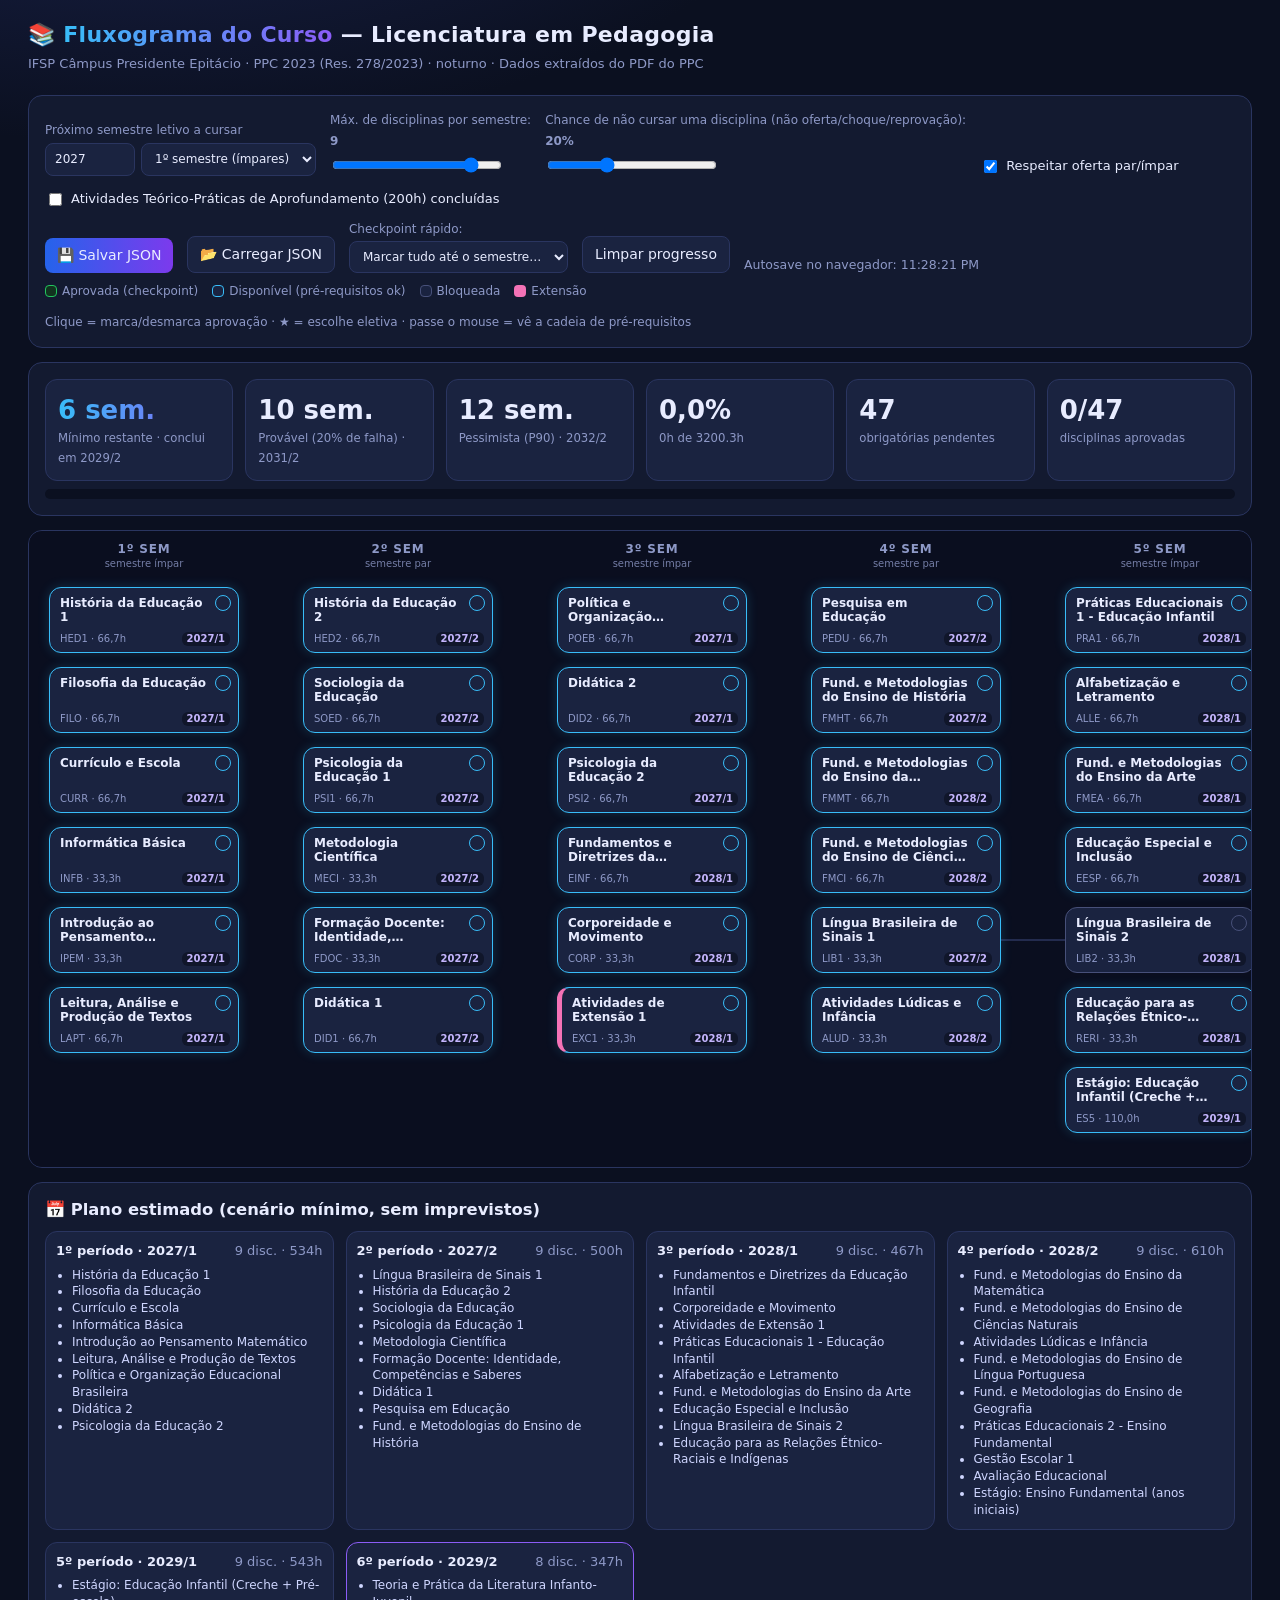
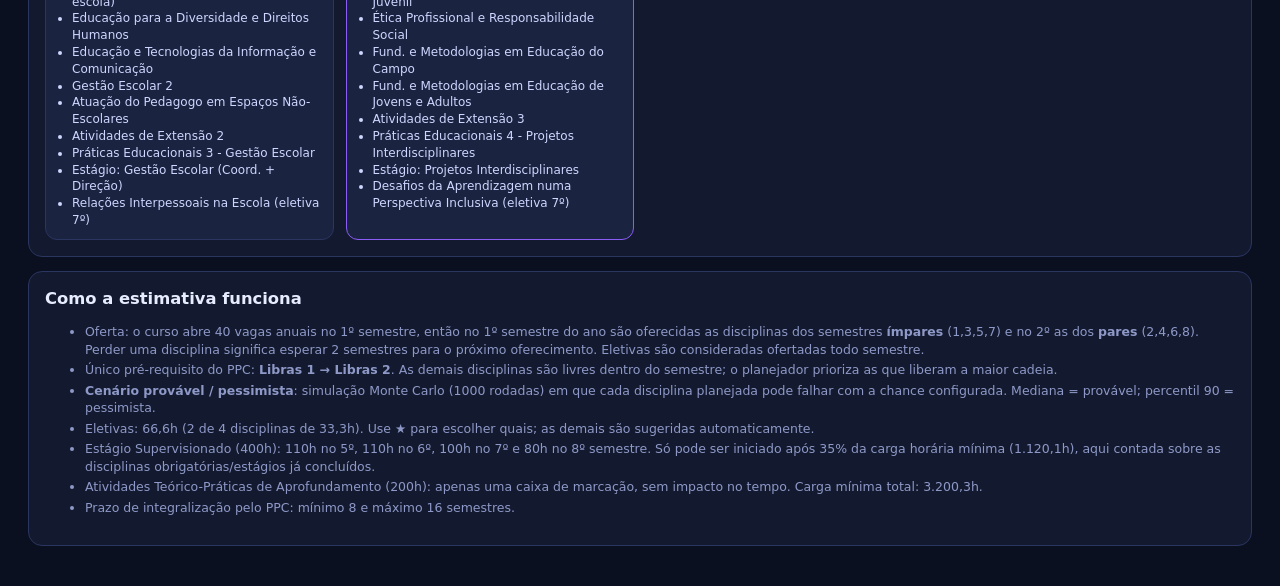
==== commit da18de2c: "Merge branch 'main' of https://github.com/PeterCen/petercen.github.io" ====
--- a/pedagogia/index.html
+++ b/pedagogia/index.html
@@ -1,370 +1,389 @@
-<!DOCTYPE html>
-<html lang="pt-BR">
-<head>
-<meta charset="UTF-8">
-<meta name="viewport" content="width=device-width, initial-scale=1">
-<title>Fluxograma — Licenciatura em Pedagogia (IFSP Pres. Epitácio)</title>
-<style>
-:root{
-  --bg:#0b1020; --panel:#131a30; --panel2:#1a2340; --line:#2a3560; --txt:#e8ecff; --mut:#8e99c7;
-  --ok:#22c55e; --av:#38bdf8; --blk:#475079; --warn:#f59e0b; --acc:#8b5cf6; --ext:#f472b6;
-}
-*{box-sizing:border-box}
-body{margin:0;background:radial-gradient(1200px 600px at 10% -10%,#1b2450 0,transparent 60%),var(--bg);color:var(--txt);font:14px/1.4 system-ui,Segoe UI,Roboto,sans-serif}
-header{padding:20px 28px 8px}
-h1{margin:0;font-size:22px;letter-spacing:.3px}
-h1 span{background:linear-gradient(90deg,#38bdf8,#8b5cf6);-webkit-background-clip:text;color:transparent}
-.sub{color:var(--mut);margin-top:4px;font-size:13px}
-.wrap{padding:0 28px 40px}
-.panel{background:var(--panel);border:1px solid var(--line);border-radius:14px;padding:16px;margin-top:14px}
-.grid{display:grid;grid-template-columns:repeat(auto-fit,minmax(150px,1fr));gap:12px}
-.kpi{background:var(--panel2);border:1px solid var(--line);border-radius:12px;padding:12px}
-.kpi b{display:block;font-size:26px}
-.kpi small{color:var(--mut)}
-.kpi.main b{background:linear-gradient(90deg,#38bdf8,#8b5cf6);-webkit-background-clip:text;color:transparent}
-.controls{display:flex;flex-wrap:wrap;gap:14px;align-items:flex-end}
-label{display:flex;flex-direction:column;gap:4px;color:var(--mut);font-size:12px}
-label.inl{flex-direction:row;align-items:center;gap:6px;color:var(--txt);font-size:13px}
-input,select{background:var(--panel2);color:var(--txt);border:1px solid var(--line);border-radius:8px;padding:7px 9px;font:inherit}
-input[type=range]{padding:0;width:170px}
-button{background:var(--panel2);color:var(--txt);border:1px solid var(--line);border-radius:8px;padding:8px 12px;font:inherit;cursor:pointer;transition:.15s}
-button:hover{border-color:var(--acc);background:#232e56}
-button.pri{background:linear-gradient(90deg,#2563eb,#7c3aed);border:0}
-.legend{display:flex;gap:14px;flex-wrap:wrap;color:var(--mut);font-size:12px;margin-top:10px}
-.legend i{display:inline-block;width:12px;height:12px;border-radius:4px;margin-right:5px;vertical-align:-2px}
-#flowScroll{overflow:auto;border:1px solid var(--line);border-radius:14px;background:rgba(10,14,30,.6);margin-top:14px}
-#flow{position:relative}
-#edges{position:absolute;left:0;top:0;pointer-events:none}
-.colh{position:absolute;top:10px;width:190px;text-align:center;color:var(--mut);font-weight:600;font-size:12px;text-transform:uppercase;letter-spacing:.8px}
-.colh small{display:block;font-weight:400;text-transform:none;letter-spacing:0;opacity:.8}
-.card{position:absolute;width:190px;height:66px;border-radius:12px;padding:8px 10px;background:var(--panel2);border:1.5px solid var(--blk);cursor:pointer;transition:.15s;overflow:hidden;user-select:none}
-.card:hover{transform:translateY(-2px)}
-.card .n{font-weight:600;font-size:12px;line-height:1.2;display:-webkit-box;-webkit-line-clamp:2;-webkit-box-orient:vertical;overflow:hidden;padding-right:18px}
-.card .m{position:absolute;left:10px;bottom:6px;right:8px;display:flex;justify-content:space-between;font-size:10px;color:var(--mut)}
-.card .plan{background:#0b1020aa;border-radius:6px;padding:0 5px;color:#c4b5fd;font-weight:600}
-.card .chk{position:absolute;right:7px;top:7px;width:16px;height:16px;border-radius:50%;border:1.5px solid var(--blk)}
-.card.passed{background:#12331f;border-color:var(--ok)}
-.card.passed .chk{background:var(--ok);border-color:var(--ok)}
-.card.passed .chk::after{content:"✓";color:#05260f;font-size:11px;font-weight:900;position:absolute;left:2px;top:-2px}
-.card.avail{border-color:var(--av);box-shadow:0 0 12px #38bdf833}
-.card.avail .chk{border-color:var(--av)}
-.card.ext{border-left:5px solid var(--ext)}
-.card.off{opacity:.38}
-.card.dim{opacity:.22}
-.card.hl{box-shadow:0 0 0 2px var(--acc),0 0 18px #8b5cf688;opacity:1}
-.star{position:absolute;right:5px;bottom:2px;background:none;border:0;padding:0 2px;font-size:14px;color:var(--mut)}
-.star.on{color:#facc15}
-path.e{fill:none;stroke:#3a4678;stroke-width:1.4;opacity:.7}
-path.e.pass{stroke:#1f7a43}
-path.e.hl{stroke:var(--acc);stroke-width:2.4;opacity:1}
-path.e.dim{opacity:.07}
-#timeline{display:grid;grid-template-columns:repeat(auto-fill,minmax(250px,1fr));gap:12px;margin-top:10px}
-.term{background:var(--panel2);border:1px solid var(--line);border-radius:12px;padding:10px}
-.term h4{margin:0 0 6px;font-size:13px;display:flex;justify-content:space-between}
-.term h4 span{color:var(--mut);font-weight:400}
-.term ul{margin:0;padding-left:16px;color:#cfd6ff;font-size:12px}
-.term.last{border-color:var(--acc)}
-.note{color:var(--mut);font-size:12.5px}
-.note li{margin:3px 0}
-.bar{height:10px;background:#0b1020;border-radius:8px;overflow:hidden;margin-top:8px}
-.bar div{height:100%;background:linear-gradient(90deg,#22c55e,#38bdf8)}
-.warn{color:var(--warn)}
-</style>
-</head>
-<body>
-<header>
-  <h1>📚 <span>Fluxograma do Curso</span> — Licenciatura em Pedagogia</h1>
-  <div class="sub">IFSP Câmpus Presidente Epitácio · PPC 2023 (Res. 278/2023) · noturno · Dados extraídos do PDF do PPC</div>
-</header>
-<div class="wrap">
-
-  <div class="panel">
-    <div class="controls">
-      <label>Próximo semestre letivo a cursar
-        <div style="display:flex;gap:6px">
-          <input type="number" id="startYear" min="2020" max="2060" style="width:90px">
-          <select id="startHalf"><option value="1">1º semestre (ímpares)</option><option value="2">2º semestre (pares)</option></select>
-        </div>
-      </label>
-      <label>Máx. de disciplinas por semestre: <b id="loadV"></b>
-        <input type="range" id="maxLoad" min="3" max="10">
-      </label>
-      <label>Chance de não cursar uma disciplina (não oferta/choque/reprovação): <b id="failV"></b>
-        <input type="range" id="failRate" min="0" max="60" step="1">
-      </label>
-      <label class="inl"><input type="checkbox" id="parity"> Respeitar oferta par/ímpar</label>
-      <label class="inl"><input type="checkbox" id="ac"> Atividades Teórico-Práticas de Aprofundamento (200h) concluídas</label>
-    </div>
-    <div class="controls" style="margin-top:12px">
-      <button class="pri" id="btnSave">💾 Salvar JSON</button>
-      <button id="btnLoad">📂 Carregar JSON</button>
-      <input type="file" id="fileIn" accept=".json,application/json" hidden>
-      <label>Checkpoint rápido:
-        <select id="quick"><option value="">Marcar tudo até o semestre…</option></select>
-      </label>
-      <button id="btnClear">Limpar progresso</button>
-      <span class="note" id="saveInfo"></span>
-    </div>
-    <div class="legend">
-      <span><i style="background:#12331f;border:1.5px solid var(--ok)"></i>Aprovada (checkpoint)</span>
-      <span><i style="background:var(--panel2);border:1.5px solid var(--av)"></i>Disponível (pré-requisitos ok)</span>
-      <span><i style="background:var(--panel2);border:1.5px solid var(--blk)"></i>Bloqueada</span>
-      <span><i style="background:var(--ext)"></i>Extensão</span>
-      <span>Clique = marca/desmarca aprovação · ★ = escolhe eletiva · passe o mouse = vê a cadeia de pré-requisitos</span>
-    </div>
-  </div>
-
-  <div class="panel">
-    <div class="grid" id="kpis"></div>
-    <div class="bar"><div id="bar"></div></div>
-  </div>
-
-  <div id="flowScroll"><div id="flow"><svg id="edges"></svg></div></div>
-
-  <div class="panel">
-    <h3 style="margin:0">📅 Plano estimado (cenário mínimo, sem imprevistos)</h3>
-    <div id="timeline"></div>
-  </div>
-
-  <div class="panel">
-    <h3 style="margin:0 0 6px">Como a estimativa funciona</h3>
-    <ul class="note">
-      <li>Oferta: o curso abre 40 vagas anuais no 1º semestre, então no 1º semestre do ano são oferecidas as disciplinas dos semestres <b>ímpares</b> (1,3,5,7) e no 2º as dos <b>pares</b> (2,4,6,8). Perder uma disciplina significa esperar 2 semestres para o próximo oferecimento. Eletivas são consideradas ofertadas todo semestre.</li>
-      <li>Único pré-requisito do PPC: <b>Libras 1 → Libras 2</b>. As demais disciplinas são livres dentro do semestre; o planejador prioriza as que liberam a maior cadeia.</li>
-      <li><b>Cenário provável / pessimista</b>: simulação Monte Carlo (1000 rodadas) em que cada disciplina planejada pode falhar com a chance configurada. Mediana = provável; percentil 90 = pessimista.</li>
-      <li>Eletivas: 66,6h (2 de 4 disciplinas de 33,3h). Use ★ para escolher quais; as demais são sugeridas automaticamente.</li>
-      <li>Estágio Supervisionado (400h): 110h no 5º, 110h no 6º, 100h no 7º e 80h no 8º semestre. Só pode ser iniciado após 35% da carga horária mínima (1.120,1h), aqui contada sobre as disciplinas obrigatórias/estágios já concluídos.</li>
-      <li>Atividades Teórico-Práticas de Aprofundamento (200h): apenas uma caixa de marcação, sem impacto no tempo. Carga mínima total: 3.200,3h.</li>
-      <li>Prazo de integralização pelo PPC: mínimo 8 e máximo 16 semestres.</li>
-    </ul>
-  </div>
-</div>
-
-<script>
-// ---------- DADOS (PPC) ----------
-const RAW = [
- // [sigla, nome, semestre, horas, extensao?, prereqs[]]
- ["HED1","História da Educação 1",1,66.7,0,[]],["FILO","Filosofia da Educação",1,66.7,0,[]],["CURR","Currículo e Escola",1,66.7,0,[]],
- ["INFB","Informática Básica",1,33.3,0,[]],["IPEM","Introdução ao Pensamento Matemático",1,33.3,0,[]],["LAPT","Leitura, Análise e Produção de Textos",1,66.7,0,[]],
- ["HED2","História da Educação 2",2,66.7,0,[]],["SOED","Sociologia da Educação",2,66.7,0,[]],["PSI1","Psicologia da Educação 1",2,66.7,0,[]],
- ["MECI","Metodologia Científica",2,33.3,0,[]],["FDOC","Formação Docente: Identidade, Competências e Saberes",2,33.3,0,[]],["DID1","Didática 1",2,66.7,0,[]],
- ["POEB","Política e Organização Educacional Brasileira",3,66.7,0,[]],["DID2","Didática 2",3,66.7,0,[]],["PSI2","Psicologia da Educação 2",3,66.7,0,[]],
- ["EINF","Fundamentos e Diretrizes da Educação Infantil",3,66.7,0,[]],["CORP","Corporeidade e Movimento",3,33.3,0,[]],["EXC1","Atividades de Extensão 1",3,33.3,1,[]],
- ["PEDU","Pesquisa em Educação",4,66.7,0,[]],["FMHT","Fund. e Metodologias do Ensino de História",4,66.7,0,[]],["FMMT","Fund. e Metodologias do Ensino da Matemática",4,66.7,0,[]],
- ["FMCI","Fund. e Metodologias do Ensino de Ciências Naturais",4,66.7,0,[]],["LIB1","Língua Brasileira de Sinais 1",4,33.3,0,[]],["ALUD","Atividades Lúdicas e Infância",4,33.3,0,[]],
- ["PRA1","Práticas Educacionais 1 - Educação Infantil",5,66.7,0,[]],["ALLE","Alfabetização e Letramento",5,66.7,0,[]],["FMEA","Fund. e Metodologias do Ensino da Arte",5,66.7,0,[]],
- ["EESP","Educação Especial e Inclusão",5,66.7,0,[]],["LIB2","Língua Brasileira de Sinais 2",5,33.3,0,["LIB1"]],["RERI","Educação para as Relações Étnico-Raciais e Indígenas",5,33.3,0,[]],
- ["FMLP","Fund. e Metodologias do Ensino de Língua Portuguesa",6,66.7,0,[]],["FMGE","Fund. e Metodologias do Ensino de Geografia",6,66.7,0,[]],["PRA2","Práticas Educacionais 2 - Ensino Fundamental",6,66.7,0,[]],
- ["GES1","Gestão Escolar 1",6,66.7,0,[]],["AVAL","Avaliação Educacional",6,66.7,0,[]],
- ["EDDH","Educação para a Diversidade e Direitos Humanos",7,66.7,0,[]],["TDIC","Educação e Tecnologias da Informação e Comunicação",7,66.7,0,[]],["GES2","Gestão Escolar 2",7,33.3,0,[]],
- ["APEN","Atuação do Pedagogo em Espaços Não-Escolares",7,33.3,0,[]],["EXC2","Atividades de Extensão 2",7,33.3,1,[]],["PRA3","Práticas Educacionais 3 - Gestão Escolar",7,66.7,0,[]],
- ["LITE","Teoria e Prática da Literatura Infanto-Juvenil",8,33.3,0,[]],["ETIC","Ética Profissional e Responsabilidade Social",8,33.3,0,[]],["CAMP","Fund. e Metodologias em Educação do Campo",8,33.3,0,[]],
- ["FEJA","Fund. e Metodologias em Educação de Jovens e Adultos",8,33.3,0,[]],["EXC3","Atividades de Extensão 3",8,33.3,1,[]],["PRA4","Práticas Educacionais 4 - Projetos Interdisciplinares",8,66.7,0,[]],
- // estágio supervisionado (400h) distribuído nos semestres 5 a 8 (sem = semestre em que é realizado)
- ["ES5","Estágio: Educação Infantil (Creche + Pré-escola)",5,110,0,[]],["ES6","Estágio: Ensino Fundamental (anos iniciais)",6,110,0,[]],
- ["ES7","Estágio: Gestão Escolar (Coord. + Direção)",7,100,0,[]],["ES8","Estágio: Projetos Interdisciplinares",8,80,0,[]],
- // eletivas (sem = 9): 2 das 4 (33,3h cada). Ofertadas no 7º e 8º semestre
- ["REIE","Relações Interpessoais na Escola (eletiva 7º)",9,33.3,0,[]],["DAPI","Desafios da Aprendizagem numa Perspectiva Inclusiva (eletiva 7º)",9,33.3,0,[]],
- ["PEFD","Práticas Educativas e Formação Docente (eletiva 8º)",9,33.3,0,[]],["PFID","Processos Formativos, Identidades e Diferenças (eletiva 8º)",9,33.3,0,[]]
- ];
-const C = {}; const ORDER=[];
-RAW.forEach(([id,name,sem,h,ext,pre])=>{C[id]={id,name,sem,h,ext:!!ext,pre,kind:sem===9?"el":id.startsWith("ES")?"es":"ob",kids:[]};ORDER.push(id)});
-ORDER.forEach(id=>C[id].pre.forEach(p=>C[p].kids.push(id)));
-const OBR = ORDER.filter(i=>C[i].kind==="ob");
-const OBR_H = OBR.reduce((s,i)=>s+C[i].h,0);         // ~2533,7h
-const EST = ORDER.filter(i=>C[i].kind==="es");
-const TOTAL_H = 3200.3, EST_MIN = 0.35*TOTAL_H;         // estágio só após 35% da carga mínima
-const EL_DEFAULT=["REIE","DAPI","PEFD","PFID"];
-const ELETIVAS=["REIE","DAPI","PEFD","PFID"];
-// prioridade = maior cadeia a jusante
-const depth={}; (function d(){const f=id=>depth[id]??(depth[id]=1+Math.max(0,...C[id].kids.map(f)));ORDER.forEach(f)})();
-// ascendentes / descendentes
-const anc=id=>{const s=new Set();const f=x=>C[x].pre.forEach(p=>{if(!s.has(p)){s.add(p);f(p)}});f(id);return s};
-const desc=id=>{const s=new Set();const f=x=>C[x].kids.forEach(p=>{if(!s.has(p)){s.add(p);f(p)}});f(id);return s};
-
-// ---------- ESTADO ----------
-const now=new Date();
-const defaultState=()=>({version:1,passed:[],electivePlan:[],startYear:now.getMonth()>=6?now.getFullYear()+1:now.getFullYear(),
-  startHalf:now.getMonth()>=6?1:2,maxLoad:9,failRate:20,respectParity:true,acDone:false,savedAt:null});
-let S=defaultState();
-const LS="fluxo-pedagogia-v1";
-try{const t=localStorage.getItem(LS);if(t)S={...S,...JSON.parse(t)}}catch(e){}
-let fileHandle=null;
-
-// ---------- SIMULAÇÃO ----------
-const half=k=>((S.startHalf-1+k)%2)+1;
-const label=k=>{const y=S.startYear+Math.floor((S.startHalf-1+k)/2);return y+"/"+half(k)};
-function electivesPlanned(passedSet){
-  const passedEl=ELETIVAS.filter(e=>passedSet.has(e)).length;
-  let need=Math.max(0,2-passedEl);
-  const chosen=[];
-  S.electivePlan.filter(e=>!passedSet.has(e)).forEach(e=>{if(chosen.length<need)chosen.push(e)});
-  EL_DEFAULT.forEach(e=>{if(chosen.length<need&&!passedSet.has(e)&&!chosen.includes(e))chosen.push(e)});
-  return chosen;
-}
-function toPlan(passedSet){
-  const pl=OBR.filter(i=>!passedSet.has(i)).concat(electivesPlanned(passedSet));
-  EST.forEach(i=>{if(!passedSet.has(i))pl.push(i)});
-  return pl;
-}
-function simulate(fail){
-  const passed=new Set(S.passed), pending=new Set(toPlan(passed)), terms=[];
-  let done=OBR.concat(EST).filter(i=>passed.has(i)).reduce((s,i)=>s+C[i].h,0);
-  let k=0;
-  while(pending.size&&k<60){
-    const par=half(k);
-    const cand=[...pending].filter(id=>{
-      const c=C[id];
-      if(!c.pre.every(p=>passed.has(p)))return false;
-      if(c.kind==="es"&&done<EST_MIN)return false;
-      if(S.respectParity&&(c.kind==="ob"||c.kind==="es")&&((c.sem%2)?1:2)!==par)return false;
-      return true;
-    }).sort((a,b)=>depth[b]-depth[a]||C[a].sem-C[b].sem);
-    const take=cand.slice(0,S.maxLoad), got=[];
-    take.forEach(id=>{ if(fail>0&&Math.random()<fail)return; got.push(id)});
-    got.forEach(id=>{pending.delete(id)});
-    terms.push({k,taken:got});
-    got.forEach(id=>{passed.add(id);if(C[id].kind==="ob"||C[id].kind==="es")done+=C[id].h});
-    k++;
-  }
-  return {terms,n:pending.size?Infinity:terms.length};
-}
-function monte(fail){
-  const arr=[];for(let i=0;i<1000;i++)arr.push(simulate(fail).n);
-  arr.sort((a,b)=>a-b);return {med:arr[500],p90:arr[899]};
-}
-
-// ---------- LAYOUT / RENDER ----------
-const CW=190,CH=66,GX=64,GY=14,X0=20,Y0=56;
-const colOf=c=>c.kind==="el"?8:c.sem-1;
-const flow=document.getElementById("flow"), svg=document.getElementById("edges");
-const pos={}; const els={};
-function build(){
-  const rows={};
-  ORDER.forEach(id=>{const c=C[id];const col=colOf(c);rows[col]=(rows[col]||0);
-    let r=rows[col]++;
-    pos[id]={x:X0+col*(CW+GX),y:Y0+r*(CH+GY)}});
-  const heads=["1º sem","2º sem","3º sem","4º sem","5º sem","6º sem","7º sem","8º sem","Eletivas"];
-  heads.forEach((h,i)=>{const d=document.createElement("div");d.className="colh";d.style.left=(X0+i*(CW+GX))+"px";
-    d.innerHTML=h+(i<8?`<small>${i%2?"semestre par":"semestre ímpar"}</small>`:"<small>66,6h (escolher 2 de 4)</small>");flow.appendChild(d)});
-  ORDER.forEach(id=>{
-    const c=C[id],p=pos[id],d=document.createElement("div");
-    d.className="card"+(c.ext?" ext":"");d.title=c.name;d.style.left=p.x+"px";d.style.top=p.y+"px";
-    d.innerHTML=`<div class="chk"></div><div class="n">${c.name}</div><div class="m"><span>${id} · ${c.h.toFixed(1).replace(".",",")}h</span><span class="plan"></span></div>`+(c.kind==="el"?`<button class="star" title="Escolher esta eletiva">★</button>`:"");
-    d.onclick=e=>{ if(e.target.classList.contains("star")){togglePlan(id);return} toggle(id)};
-    d.onmouseenter=()=>hover(id);d.onmouseleave=()=>hover(null);
-    flow.appendChild(d);els[id]=d});
-  const W=X0*2+9*(CW+GX)-GX;flow.style.width=W+"px";flow.style.height=(Y0+7*(CH+GY)+20)+"px";
-  svg.setAttribute("width",W);svg.setAttribute("height",parseFloat(flow.style.height));
-  // arestas
-  ORDER.forEach(id=>C[id].pre.forEach(p=>{
-    const a=pos[p],b=pos[id];const x1=a.x+CW,y1=a.y+CH/2,x2=b.x,y2=b.y+CH/2;const dx=Math.max(40,(x2-x1)/2);
-    const e=document.createElementNS("http://www.w3.org/2000/svg","path");
-    e.setAttribute("d",`M${x1},${y1} C${x1+dx},${y1} ${x2-dx},${y2} ${x2},${y2}`);e.setAttribute("class","e");e.dataset.f=p;e.dataset.t=id;svg.appendChild(e)}));
-}
-function hover(id){
-  const cards=Object.values(els),edges=[...svg.children];
-  if(!id){cards.forEach(c=>c.classList.remove("dim","hl"));edges.forEach(e=>e.classList.remove("dim","hl"));return}
-  const A=anc(id),D=desc(id);const set=new Set([id,...A,...D]);
-  ORDER.forEach(i=>{els[i].classList.toggle("dim",!set.has(i));els[i].classList.toggle("hl",set.has(i)&&i!==id)});
-  edges.forEach(e=>{const on=set.has(e.dataset.f)&&set.has(e.dataset.t);e.classList.toggle("hl",on);e.classList.toggle("dim",!on)});
-}
-function toggle(id){
-  const P=new Set(S.passed);
-  if(P.has(id)){P.delete(id);desc(id).forEach(x=>P.delete(x))}
-  else{P.add(id);anc(id).forEach(x=>P.add(x))}   // checkpoint: passou nela ⇒ passou nos pré-requisitos
-  S.passed=[...P];update()
-}
-function togglePlan(id){
-  const s=new Set(S.electivePlan);s.has(id)?s.delete(id):s.add(id);S.electivePlan=[...s];update()
-}
-
-let lastPlan=null;
-function update(){
-  const P=new Set(S.passed);
-  const plan=simulate(0);lastPlan=plan;
-  const when={};plan.terms.forEach(t=>t.taken.forEach(id=>when[id]=t.k));
-  const chosen=electivesPlanned(P);
-  ORDER.forEach(id=>{
-    const c=C[id],el=els[id];
-    const ready=c.pre.every(p=>P.has(p));
-    el.classList.toggle("passed",P.has(id));
-    el.classList.toggle("avail",!P.has(id)&&ready&&c.kind!=="x");
-    el.classList.toggle("off",(c.kind==="el"&&!P.has(id)&&!chosen.includes(id)));
-    const pl=el.querySelector(".plan");
-    pl.textContent=(!P.has(id)&&when[id]!==undefined)?label(when[id]):"";
-    const st=el.querySelector(".star");if(st)st.classList.toggle("on",S.electivePlan.includes(id)||(chosen.includes(id)));
-  });
-  svg.querySelectorAll("path.e").forEach(e=>e.classList.toggle("pass",P.has(e.dataset.f)));
-  // KPIs
-  const doneH=OBR.filter(i=>P.has(i)).reduce((s,i)=>s+C[i].h,0)+ELETIVAS.filter(i=>P.has(i)).slice(0,2).reduce((s,i)=>s+C[i].h,0)+EST.filter(i=>P.has(i)).reduce((s,i)=>s+C[i].h,0)+(S.acDone?200:0);
-  const totalH=TOTAL_H, pct=Math.min(100,doneH/totalH*100);
-  const pend=OBR.filter(i=>!P.has(i)).length;
-  const min=plan.n, mc=monte(S.failRate/100);
-  const fin=n=>n===Infinity?"—":label(n-1);
-  const f=n=>n===Infinity?"∞":n;
-  document.getElementById("kpis").innerHTML=`
-   <div class="kpi main"><b>${f(min)} sem.</b><small>Mínimo restante · conclui em ${fin(min)}</small></div>
-   <div class="kpi"><b>${f(mc.med)} sem.</b><small>Provável (${S.failRate}% de falha) · ${fin(mc.med)}</small></div>
-   <div class="kpi"><b class="${mc.p90>16?'warn':''}">${f(mc.p90)} sem.</b><small>Pessimista (P90) · ${fin(mc.p90)}</small></div>
-   <div class="kpi"><b>${pct.toFixed(1).replace(".",",")}%</b><small>${doneH.toFixed(0)}h de ${totalH}h</small></div>
-   <div class="kpi"><b>${pend}</b><small>obrigatórias pendentes</small></div>
-   <div class="kpi"><b>${[...P].filter(i=>C[i].kind==="ob").length}/${OBR.length}</b><small>disciplinas aprovadas</small></div>`;
-  document.getElementById("bar").style.width=pct+"%";
-  // timeline
-  const T=document.getElementById("timeline");T.innerHTML="";
-  plan.terms.forEach((t,i)=>{if(!t.taken.length&&i<plan.terms.length-1&&false)return;
-    const h=t.taken.reduce((s,id)=>s+C[id].h,0);
-    const d=document.createElement("div");d.className="term"+(i==plan.terms.length-1?" last":"");
-    d.innerHTML=`<h4>${i+1}º período · ${label(t.k)}<span>${t.taken.length} disc. · ${h.toFixed(0)}h</span></h4>`+
-      (t.taken.length?`<ul>${t.taken.map(id=>`<li>${C[id].name}</li>`).join("")}</ul>`:`<div class="note">Nenhuma disciplina disponível neste semestre (espera pela oferta).</div>`);
-    T.appendChild(d)});
-  if(plan.n===Infinity)T.innerHTML="<div class='note warn'>Não foi possível montar o plano (verifique o limite de disciplinas/oferta).</div>";
-  if(!plan.terms.length)T.innerHTML="<div class='note'>🎉 Todas as disciplinas, eletivas e estágios estão marcados como concluídos. Falta apenas confirmar as atividades teórico-práticas de aprofundamento (200h) se não marcou.</div>";
-  // controles
-  document.getElementById("startYear").value=S.startYear;
-  document.getElementById("startHalf").value=S.startHalf;
-  document.getElementById("maxLoad").value=S.maxLoad;document.getElementById("loadV").textContent=S.maxLoad;
-  document.getElementById("failRate").value=S.failRate;document.getElementById("failV").textContent=S.failRate+"%";
-  document.getElementById("parity").checked=S.respectParity;
-  document.getElementById("ac").checked=S.acDone;
-  persist();
-}
-function persist(){
-  S.savedAt=new Date().toISOString();
-  try{localStorage.setItem(LS,JSON.stringify(S))}catch(e){}
-  document.getElementById("saveInfo").textContent="Autosave no navegador: "+new Date().toLocaleTimeString()+(fileHandle?" · arquivo vinculado: "+fileHandle.name:"");
-  if(fileHandle&&!persist.busy){persist.busy=true;fileHandle.createWritable().then(w=>w.write(JSON.stringify(S,null,2)).then(()=>w.close())).catch(()=>{}).finally(()=>persist.busy=false)}
-}
-
-// ---------- EVENTOS ----------
-const $=id=>document.getElementById(id);
-$("startYear").onchange=e=>{S.startYear=+e.target.value;update()};
-$("startHalf").onchange=e=>{S.startHalf=+e.target.value;update()};
-$("maxLoad").oninput=e=>{S.maxLoad=+e.target.value;update()};
-$("failRate").oninput=e=>{S.failRate=+e.target.value;update()};
-$("parity").onchange=e=>{S.respectParity=e.target.checked;update()};
-$("ac").onchange=e=>{S.acDone=e.target.checked;update()};
-$("btnClear").onclick=()=>{if(confirm("Limpar todas as aprovações marcadas?")){S.passed=[];S.electivePlan=[];update()}};
-for(let i=1;i<=8;i++){const o=document.createElement("option");o.value=i;o.textContent="…até o "+i+"º semestre";$("quick").appendChild(o)}
-$("quick").onchange=e=>{const n=+e.target.value;if(!n)return;
-  const P=new Set(S.passed);OBR.concat(EST).filter(i=>C[i].sem<=n).forEach(i=>P.add(i));S.passed=[...P];e.target.value="";update()};
-$("btnSave").onclick=async()=>{
-  const txt=JSON.stringify(S,null,2);
-  if(window.showSaveFilePicker){
-    try{fileHandle=await showSaveFilePicker({suggestedName:"estado-curso.json",types:[{description:"JSON",accept:{"application/json":[".json"]}}]});
-      const w=await fileHandle.createWritable();await w.write(txt);await w.close();update();return}catch(e){if(e.name==="AbortError")return}
-  }
-  const a=document.createElement("a");a.href=URL.createObjectURL(new Blob([txt],{type:"application/json"}));a.download="estado-curso.json";a.click();
-};
-$("btnLoad").onclick=()=>$("fileIn").click();
-$("fileIn").onchange=async e=>{const f=e.target.files[0];if(!f)return;
-  try{const j=JSON.parse(await f.text());
-    S={...defaultState(),...j,passed:(j.passed||[]).filter(i=>C[i]),electivePlan:(j.electivePlan||[]).filter(i=>C[i])};update()}
-  catch(err){alert("JSON inválido: "+err.message)}
-  e.target.value=""};
-
-build();update();
-</script>
-</body>
-</html>
+<!DOCTYPE html>
+<html lang="pt-BR">
+<head>
+  <meta charset="UTF-8">
+  <meta name="viewport" content="width=device-width, initial-scale=1">
+  <title>Fluxograma — Licenciatura em Pedagogia (IFSP Pres. Epitácio)</title>
+  <meta name="description" content="Fluxograma interativo e planejador acadêmico da Licenciatura em Pedagogia (IFSP Presidente Epitácio). Acompanhe disciplinas, pré-requisitos, estágios e previsão de conclusão do curso.">
+  <meta name="theme-color" content="#0b1020">
+
+  <!-- Open Graph / Compartilhamento -->
+  <meta property="og:type" content="website">
+  <meta property="og:locale" content="pt_BR">
+  <meta property="og:url" content="https://petercen.github.io/pedagogia/">
+  <meta property="og:site_name" content="Fluxograma Pedagogia — IFSP Pres. Epitácio">
+  <meta property="og:title" content="Fluxograma — Licenciatura em Pedagogia (IFSP Pres. Epitácio)">
+  <meta property="og:description" content="Fluxograma interativo e planejador acadêmico da Licenciatura em Pedagogia (IFSP Presidente Epitácio). Acompanhe disciplinas, pré-requisitos, estágios e previsão de conclusão do curso.">
+  <meta property="og:image" content="https://petercen.github.io/assets/img/logo-bcc.png">
+
+  <!-- Twitter Card -->
+  <meta name="twitter:card" content="summary">
+  <meta name="twitter:title" content="Fluxograma — Licenciatura em Pedagogia (IFSP Pres. Epitácio)">
+  <meta name="twitter:description" content="Fluxograma interativo e planejador acadêmico da Licenciatura em Pedagogia (IFSP Presidente Epitácio). Acompanhe disciplinas, pré-requisitos, estágios e previsão de conclusão do curso.">
+  <meta name="twitter:image" content="https://petercen.github.io/assets/img/logo-bcc.png">
+
+  <link rel="icon" href="../assets/img/logo-bcc.png" type="image/png">
+<style>
+:root{
+  --bg:#0b1020; --panel:#131a30; --panel2:#1a2340; --line:#2a3560; --txt:#e8ecff; --mut:#8e99c7;
+  --ok:#22c55e; --av:#38bdf8; --blk:#475079; --warn:#f59e0b; --acc:#8b5cf6; --ext:#f472b6;
+}
+*{box-sizing:border-box}
+body{margin:0;background:radial-gradient(1200px 600px at 10% -10%,#1b2450 0,transparent 60%),var(--bg);color:var(--txt);font:14px/1.4 system-ui,Segoe UI,Roboto,sans-serif}
+header{padding:20px 28px 8px}
+h1{margin:0;font-size:22px;letter-spacing:.3px}
+h1 span{background:linear-gradient(90deg,#38bdf8,#8b5cf6);-webkit-background-clip:text;color:transparent}
+.sub{color:var(--mut);margin-top:4px;font-size:13px}
+.wrap{padding:0 28px 40px}
+.panel{background:var(--panel);border:1px solid var(--line);border-radius:14px;padding:16px;margin-top:14px}
+.grid{display:grid;grid-template-columns:repeat(auto-fit,minmax(150px,1fr));gap:12px}
+.kpi{background:var(--panel2);border:1px solid var(--line);border-radius:12px;padding:12px}
+.kpi b{display:block;font-size:26px}
+.kpi small{color:var(--mut)}
+.kpi.main b{background:linear-gradient(90deg,#38bdf8,#8b5cf6);-webkit-background-clip:text;color:transparent}
+.controls{display:flex;flex-wrap:wrap;gap:14px;align-items:flex-end}
+label{display:flex;flex-direction:column;gap:4px;color:var(--mut);font-size:12px}
+label.inl{flex-direction:row;align-items:center;gap:6px;color:var(--txt);font-size:13px}
+input,select{background:var(--panel2);color:var(--txt);border:1px solid var(--line);border-radius:8px;padding:7px 9px;font:inherit}
+input[type=range]{padding:0;width:170px}
+button{background:var(--panel2);color:var(--txt);border:1px solid var(--line);border-radius:8px;padding:8px 12px;font:inherit;cursor:pointer;transition:.15s}
+button:hover{border-color:var(--acc);background:#232e56}
+button.pri{background:linear-gradient(90deg,#2563eb,#7c3aed);border:0}
+.legend{display:flex;gap:14px;flex-wrap:wrap;color:var(--mut);font-size:12px;margin-top:10px}
+.legend i{display:inline-block;width:12px;height:12px;border-radius:4px;margin-right:5px;vertical-align:-2px}
+#flowScroll{overflow:auto;border:1px solid var(--line);border-radius:14px;background:rgba(10,14,30,.6);margin-top:14px}
+#flow{position:relative}
+#edges{position:absolute;left:0;top:0;pointer-events:none}
+.colh{position:absolute;top:10px;width:190px;text-align:center;color:var(--mut);font-weight:600;font-size:12px;text-transform:uppercase;letter-spacing:.8px}
+.colh small{display:block;font-weight:400;text-transform:none;letter-spacing:0;opacity:.8}
+.card{position:absolute;width:190px;height:66px;border-radius:12px;padding:8px 10px;background:var(--panel2);border:1.5px solid var(--blk);cursor:pointer;transition:.15s;overflow:hidden;user-select:none}
+.card:hover{transform:translateY(-2px)}
+.card .n{font-weight:600;font-size:12px;line-height:1.2;display:-webkit-box;-webkit-line-clamp:2;-webkit-box-orient:vertical;overflow:hidden;padding-right:18px}
+.card .m{position:absolute;left:10px;bottom:6px;right:8px;display:flex;justify-content:space-between;font-size:10px;color:var(--mut)}
+.card .plan{background:#0b1020aa;border-radius:6px;padding:0 5px;color:#c4b5fd;font-weight:600}
+.card .chk{position:absolute;right:7px;top:7px;width:16px;height:16px;border-radius:50%;border:1.5px solid var(--blk)}
+.card.passed{background:#12331f;border-color:var(--ok)}
+.card.passed .chk{background:var(--ok);border-color:var(--ok)}
+.card.passed .chk::after{content:"✓";color:#05260f;font-size:11px;font-weight:900;position:absolute;left:2px;top:-2px}
+.card.avail{border-color:var(--av);box-shadow:0 0 12px #38bdf833}
+.card.avail .chk{border-color:var(--av)}
+.card.ext{border-left:5px solid var(--ext)}
+.card.off{opacity:.38}
+.card.dim{opacity:.22}
+.card.hl{box-shadow:0 0 0 2px var(--acc),0 0 18px #8b5cf688;opacity:1}
+.star{position:absolute;right:5px;bottom:2px;background:none;border:0;padding:0 2px;font-size:14px;color:var(--mut)}
+.star.on{color:#facc15}
+path.e{fill:none;stroke:#3a4678;stroke-width:1.4;opacity:.7}
+path.e.pass{stroke:#1f7a43}
+path.e.hl{stroke:var(--acc);stroke-width:2.4;opacity:1}
+path.e.dim{opacity:.07}
+#timeline{display:grid;grid-template-columns:repeat(auto-fill,minmax(250px,1fr));gap:12px;margin-top:10px}
+.term{background:var(--panel2);border:1px solid var(--line);border-radius:12px;padding:10px}
+.term h4{margin:0 0 6px;font-size:13px;display:flex;justify-content:space-between}
+.term h4 span{color:var(--mut);font-weight:400}
+.term ul{margin:0;padding-left:16px;color:#cfd6ff;font-size:12px}
+.term.last{border-color:var(--acc)}
+.note{color:var(--mut);font-size:12.5px}
+.note li{margin:3px 0}
+.bar{height:10px;background:#0b1020;border-radius:8px;overflow:hidden;margin-top:8px}
+.bar div{height:100%;background:linear-gradient(90deg,#22c55e,#38bdf8)}
+.warn{color:var(--warn)}
+</style>
+</head>
+<body>
+<header>
+  <h1>📚 <span>Fluxograma do Curso</span> — Licenciatura em Pedagogia</h1>
+  <div class="sub">IFSP Câmpus Presidente Epitácio · PPC 2023 (Res. 278/2023) · noturno · Dados extraídos do PDF do PPC</div>
+</header>
+<div class="wrap">
+
+  <div class="panel">
+    <div class="controls">
+      <label>Próximo semestre letivo a cursar
+        <div style="display:flex;gap:6px">
+          <input type="number" id="startYear" min="2020" max="2060" style="width:90px">
+          <select id="startHalf"><option value="1">1º semestre (ímpares)</option><option value="2">2º semestre (pares)</option></select>
+        </div>
+      </label>
+      <label>Máx. de disciplinas por semestre: <b id="loadV"></b>
+        <input type="range" id="maxLoad" min="3" max="10">
+      </label>
+      <label>Chance de não cursar uma disciplina (não oferta/choque/reprovação): <b id="failV"></b>
+        <input type="range" id="failRate" min="0" max="60" step="1">
+      </label>
+      <label class="inl"><input type="checkbox" id="parity"> Respeitar oferta par/ímpar</label>
+      <label class="inl"><input type="checkbox" id="ac"> Atividades Teórico-Práticas de Aprofundamento (200h) concluídas</label>
+    </div>
+    <div class="controls" style="margin-top:12px">
+      <button class="pri" id="btnSave">💾 Salvar JSON</button>
+      <button id="btnLoad">📂 Carregar JSON</button>
+      <input type="file" id="fileIn" accept=".json,application/json" hidden>
+      <label>Checkpoint rápido:
+        <select id="quick"><option value="">Marcar tudo até o semestre…</option></select>
+      </label>
+      <button id="btnClear">Limpar progresso</button>
+      <span class="note" id="saveInfo"></span>
+    </div>
+    <div class="legend">
+      <span><i style="background:#12331f;border:1.5px solid var(--ok)"></i>Aprovada (checkpoint)</span>
+      <span><i style="background:var(--panel2);border:1.5px solid var(--av)"></i>Disponível (pré-requisitos ok)</span>
+      <span><i style="background:var(--panel2);border:1.5px solid var(--blk)"></i>Bloqueada</span>
+      <span><i style="background:var(--ext)"></i>Extensão</span>
+      <span>Clique = marca/desmarca aprovação · ★ = escolhe eletiva · passe o mouse = vê a cadeia de pré-requisitos</span>
+    </div>
+  </div>
+
+  <div class="panel">
+    <div class="grid" id="kpis"></div>
+    <div class="bar"><div id="bar"></div></div>
+  </div>
+
+  <div id="flowScroll"><div id="flow"><svg id="edges"></svg></div></div>
+
+  <div class="panel">
+    <h3 style="margin:0">📅 Plano estimado (cenário mínimo, sem imprevistos)</h3>
+    <div id="timeline"></div>
+  </div>
+
+  <div class="panel">
+    <h3 style="margin:0 0 6px">Como a estimativa funciona</h3>
+    <ul class="note">
+      <li>Oferta: o curso abre 40 vagas anuais no 1º semestre, então no 1º semestre do ano são oferecidas as disciplinas dos semestres <b>ímpares</b> (1,3,5,7) e no 2º as dos <b>pares</b> (2,4,6,8). Perder uma disciplina significa esperar 2 semestres para o próximo oferecimento. Eletivas são consideradas ofertadas todo semestre.</li>
+      <li>Único pré-requisito do PPC: <b>Libras 1 → Libras 2</b>. As demais disciplinas são livres dentro do semestre; o planejador prioriza as que liberam a maior cadeia.</li>
+      <li><b>Cenário provável / pessimista</b>: simulação Monte Carlo (1000 rodadas) em que cada disciplina planejada pode falhar com a chance configurada. Mediana = provável; percentil 90 = pessimista.</li>
+      <li>Eletivas: 66,6h (2 de 4 disciplinas de 33,3h). Use ★ para escolher quais; as demais são sugeridas automaticamente.</li>
+      <li>Estágio Supervisionado (400h): 110h no 5º, 110h no 6º, 100h no 7º e 80h no 8º semestre. Só pode ser iniciado após 35% da carga horária mínima (1.120,1h), aqui contada sobre as disciplinas obrigatórias/estágios já concluídos.</li>
+      <li>Atividades Teórico-Práticas de Aprofundamento (200h): apenas uma caixa de marcação, sem impacto no tempo. Carga mínima total: 3.200,3h.</li>
+      <li>Prazo de integralização pelo PPC: mínimo 8 e máximo 16 semestres.</li>
+    </ul>
+  </div>
+</div>
+
+<script>
+// ---------- DADOS (PPC) ----------
+const RAW = [
+ // [sigla, nome, semestre, horas, extensao?, prereqs[]]
+ ["HED1","História da Educação 1",1,66.7,0,[]],["FILO","Filosofia da Educação",1,66.7,0,[]],["CURR","Currículo e Escola",1,66.7,0,[]],
+ ["INFB","Informática Básica",1,33.3,0,[]],["IPEM","Introdução ao Pensamento Matemático",1,33.3,0,[]],["LAPT","Leitura, Análise e Produção de Textos",1,66.7,0,[]],
+ ["HED2","História da Educação 2",2,66.7,0,[]],["SOED","Sociologia da Educação",2,66.7,0,[]],["PSI1","Psicologia da Educação 1",2,66.7,0,[]],
+ ["MECI","Metodologia Científica",2,33.3,0,[]],["FDOC","Formação Docente: Identidade, Competências e Saberes",2,33.3,0,[]],["DID1","Didática 1",2,66.7,0,[]],
+ ["POEB","Política e Organização Educacional Brasileira",3,66.7,0,[]],["DID2","Didática 2",3,66.7,0,[]],["PSI2","Psicologia da Educação 2",3,66.7,0,[]],
+ ["EINF","Fundamentos e Diretrizes da Educação Infantil",3,66.7,0,[]],["CORP","Corporeidade e Movimento",3,33.3,0,[]],["EXC1","Atividades de Extensão 1",3,33.3,1,[]],
+ ["PEDU","Pesquisa em Educação",4,66.7,0,[]],["FMHT","Fund. e Metodologias do Ensino de História",4,66.7,0,[]],["FMMT","Fund. e Metodologias do Ensino da Matemática",4,66.7,0,[]],
+ ["FMCI","Fund. e Metodologias do Ensino de Ciências Naturais",4,66.7,0,[]],["LIB1","Língua Brasileira de Sinais 1",4,33.3,0,[]],["ALUD","Atividades Lúdicas e Infância",4,33.3,0,[]],
+ ["PRA1","Práticas Educacionais 1 - Educação Infantil",5,66.7,0,[]],["ALLE","Alfabetização e Letramento",5,66.7,0,[]],["FMEA","Fund. e Metodologias do Ensino da Arte",5,66.7,0,[]],
+ ["EESP","Educação Especial e Inclusão",5,66.7,0,[]],["LIB2","Língua Brasileira de Sinais 2",5,33.3,0,["LIB1"]],["RERI","Educação para as Relações Étnico-Raciais e Indígenas",5,33.3,0,[]],
+ ["FMLP","Fund. e Metodologias do Ensino de Língua Portuguesa",6,66.7,0,[]],["FMGE","Fund. e Metodologias do Ensino de Geografia",6,66.7,0,[]],["PRA2","Práticas Educacionais 2 - Ensino Fundamental",6,66.7,0,[]],
+ ["GES1","Gestão Escolar 1",6,66.7,0,[]],["AVAL","Avaliação Educacional",6,66.7,0,[]],
+ ["EDDH","Educação para a Diversidade e Direitos Humanos",7,66.7,0,[]],["TDIC","Educação e Tecnologias da Informação e Comunicação",7,66.7,0,[]],["GES2","Gestão Escolar 2",7,33.3,0,[]],
+ ["APEN","Atuação do Pedagogo em Espaços Não-Escolares",7,33.3,0,[]],["EXC2","Atividades de Extensão 2",7,33.3,1,[]],["PRA3","Práticas Educacionais 3 - Gestão Escolar",7,66.7,0,[]],
+ ["LITE","Teoria e Prática da Literatura Infanto-Juvenil",8,33.3,0,[]],["ETIC","Ética Profissional e Responsabilidade Social",8,33.3,0,[]],["CAMP","Fund. e Metodologias em Educação do Campo",8,33.3,0,[]],
+ ["FEJA","Fund. e Metodologias em Educação de Jovens e Adultos",8,33.3,0,[]],["EXC3","Atividades de Extensão 3",8,33.3,1,[]],["PRA4","Práticas Educacionais 4 - Projetos Interdisciplinares",8,66.7,0,[]],
+ // estágio supervisionado (400h) distribuído nos semestres 5 a 8 (sem = semestre em que é realizado)
+ ["ES5","Estágio: Educação Infantil (Creche + Pré-escola)",5,110,0,[]],["ES6","Estágio: Ensino Fundamental (anos iniciais)",6,110,0,[]],
+ ["ES7","Estágio: Gestão Escolar (Coord. + Direção)",7,100,0,[]],["ES8","Estágio: Projetos Interdisciplinares",8,80,0,[]],
+ // eletivas (sem = 9): 2 das 4 (33,3h cada). Ofertadas no 7º e 8º semestre
+ ["REIE","Relações Interpessoais na Escola (eletiva 7º)",9,33.3,0,[]],["DAPI","Desafios da Aprendizagem numa Perspectiva Inclusiva (eletiva 7º)",9,33.3,0,[]],
+ ["PEFD","Práticas Educativas e Formação Docente (eletiva 8º)",9,33.3,0,[]],["PFID","Processos Formativos, Identidades e Diferenças (eletiva 8º)",9,33.3,0,[]]
+ ];
+const C = {}; const ORDER=[];
+RAW.forEach(([id,name,sem,h,ext,pre])=>{C[id]={id,name,sem,h,ext:!!ext,pre,kind:sem===9?"el":id.startsWith("ES")?"es":"ob",kids:[]};ORDER.push(id)});
+ORDER.forEach(id=>C[id].pre.forEach(p=>C[p].kids.push(id)));
+const OBR = ORDER.filter(i=>C[i].kind==="ob");
+const OBR_H = OBR.reduce((s,i)=>s+C[i].h,0);         // ~2533,7h
+const EST = ORDER.filter(i=>C[i].kind==="es");
+const TOTAL_H = 3200.3, EST_MIN = 0.35*TOTAL_H;         // estágio só após 35% da carga mínima
+const EL_DEFAULT=["REIE","DAPI","PEFD","PFID"];
+const ELETIVAS=["REIE","DAPI","PEFD","PFID"];
+// prioridade = maior cadeia a jusante
+const depth={}; (function d(){const f=id=>depth[id]??(depth[id]=1+Math.max(0,...C[id].kids.map(f)));ORDER.forEach(f)})();
+// ascendentes / descendentes
+const anc=id=>{const s=new Set();const f=x=>C[x].pre.forEach(p=>{if(!s.has(p)){s.add(p);f(p)}});f(id);return s};
+const desc=id=>{const s=new Set();const f=x=>C[x].kids.forEach(p=>{if(!s.has(p)){s.add(p);f(p)}});f(id);return s};
+
+// ---------- ESTADO ----------
+const now=new Date();
+const defaultState=()=>({version:1,passed:[],electivePlan:[],startYear:now.getMonth()>=6?now.getFullYear()+1:now.getFullYear(),
+  startHalf:now.getMonth()>=6?1:2,maxLoad:9,failRate:20,respectParity:true,acDone:false,savedAt:null});
+let S=defaultState();
+const LS="fluxo-pedagogia-v1";
+try{const t=localStorage.getItem(LS);if(t)S={...S,...JSON.parse(t)}}catch(e){}
+let fileHandle=null;
+
+// ---------- SIMULAÇÃO ----------
+const half=k=>((S.startHalf-1+k)%2)+1;
+const label=k=>{const y=S.startYear+Math.floor((S.startHalf-1+k)/2);return y+"/"+half(k)};
+function electivesPlanned(passedSet){
+  const passedEl=ELETIVAS.filter(e=>passedSet.has(e)).length;
+  let need=Math.max(0,2-passedEl);
+  const chosen=[];
+  S.electivePlan.filter(e=>!passedSet.has(e)).forEach(e=>{if(chosen.length<need)chosen.push(e)});
+  EL_DEFAULT.forEach(e=>{if(chosen.length<need&&!passedSet.has(e)&&!chosen.includes(e))chosen.push(e)});
+  return chosen;
+}
+function toPlan(passedSet){
+  const pl=OBR.filter(i=>!passedSet.has(i)).concat(electivesPlanned(passedSet));
+  EST.forEach(i=>{if(!passedSet.has(i))pl.push(i)});
+  return pl;
+}
+function simulate(fail){
+  const passed=new Set(S.passed), pending=new Set(toPlan(passed)), terms=[];
+  let done=OBR.concat(EST).filter(i=>passed.has(i)).reduce((s,i)=>s+C[i].h,0);
+  let k=0;
+  while(pending.size&&k<60){
+    const par=half(k);
+    const cand=[...pending].filter(id=>{
+      const c=C[id];
+      if(!c.pre.every(p=>passed.has(p)))return false;
+      if(c.kind==="es"&&done<EST_MIN)return false;
+      if(S.respectParity&&(c.kind==="ob"||c.kind==="es")&&((c.sem%2)?1:2)!==par)return false;
+      return true;
+    }).sort((a,b)=>depth[b]-depth[a]||C[a].sem-C[b].sem);
+    const take=cand.slice(0,S.maxLoad), got=[];
+    take.forEach(id=>{ if(fail>0&&Math.random()<fail)return; got.push(id)});
+    got.forEach(id=>{pending.delete(id)});
+    terms.push({k,taken:got});
+    got.forEach(id=>{passed.add(id);if(C[id].kind==="ob"||C[id].kind==="es")done+=C[id].h});
+    k++;
+  }
+  return {terms,n:pending.size?Infinity:terms.length};
+}
+function monte(fail){
+  const arr=[];for(let i=0;i<1000;i++)arr.push(simulate(fail).n);
+  arr.sort((a,b)=>a-b);return {med:arr[500],p90:arr[899]};
+}
+
+// ---------- LAYOUT / RENDER ----------
+const CW=190,CH=66,GX=64,GY=14,X0=20,Y0=56;
+const colOf=c=>c.kind==="el"?8:c.sem-1;
+const flow=document.getElementById("flow"), svg=document.getElementById("edges");
+const pos={}; const els={};
+function build(){
+  const rows={};
+  ORDER.forEach(id=>{const c=C[id];const col=colOf(c);rows[col]=(rows[col]||0);
+    let r=rows[col]++;
+    pos[id]={x:X0+col*(CW+GX),y:Y0+r*(CH+GY)}});
+  const heads=["1º sem","2º sem","3º sem","4º sem","5º sem","6º sem","7º sem","8º sem","Eletivas"];
+  heads.forEach((h,i)=>{const d=document.createElement("div");d.className="colh";d.style.left=(X0+i*(CW+GX))+"px";
+    d.innerHTML=h+(i<8?`<small>${i%2?"semestre par":"semestre ímpar"}</small>`:"<small>66,6h (escolher 2 de 4)</small>");flow.appendChild(d)});
+  ORDER.forEach(id=>{
+    const c=C[id],p=pos[id],d=document.createElement("div");
+    d.className="card"+(c.ext?" ext":"");d.title=c.name;d.style.left=p.x+"px";d.style.top=p.y+"px";
+    d.innerHTML=`<div class="chk"></div><div class="n">${c.name}</div><div class="m"><span>${id} · ${c.h.toFixed(1).replace(".",",")}h</span><span class="plan"></span></div>`+(c.kind==="el"?`<button class="star" title="Escolher esta eletiva">★</button>`:"");
+    d.onclick=e=>{ if(e.target.classList.contains("star")){togglePlan(id);return} toggle(id)};
+    d.onmouseenter=()=>hover(id);d.onmouseleave=()=>hover(null);
+    flow.appendChild(d);els[id]=d});
+  const W=X0*2+9*(CW+GX)-GX;flow.style.width=W+"px";flow.style.height=(Y0+7*(CH+GY)+20)+"px";
+  svg.setAttribute("width",W);svg.setAttribute("height",parseFloat(flow.style.height));
+  // arestas
+  ORDER.forEach(id=>C[id].pre.forEach(p=>{
+    const a=pos[p],b=pos[id];const x1=a.x+CW,y1=a.y+CH/2,x2=b.x,y2=b.y+CH/2;const dx=Math.max(40,(x2-x1)/2);
+    const e=document.createElementNS("http://www.w3.org/2000/svg","path");
+    e.setAttribute("d",`M${x1},${y1} C${x1+dx},${y1} ${x2-dx},${y2} ${x2},${y2}`);e.setAttribute("class","e");e.dataset.f=p;e.dataset.t=id;svg.appendChild(e)}));
+}
+function hover(id){
+  const cards=Object.values(els),edges=[...svg.children];
+  if(!id){cards.forEach(c=>c.classList.remove("dim","hl"));edges.forEach(e=>e.classList.remove("dim","hl"));return}
+  const A=anc(id),D=desc(id);const set=new Set([id,...A,...D]);
+  ORDER.forEach(i=>{els[i].classList.toggle("dim",!set.has(i));els[i].classList.toggle("hl",set.has(i)&&i!==id)});
+  edges.forEach(e=>{const on=set.has(e.dataset.f)&&set.has(e.dataset.t);e.classList.toggle("hl",on);e.classList.toggle("dim",!on)});
+}
+function toggle(id){
+  const P=new Set(S.passed);
+  if(P.has(id)){P.delete(id);desc(id).forEach(x=>P.delete(x))}
+  else{P.add(id);anc(id).forEach(x=>P.add(x))}   // checkpoint: passou nela ⇒ passou nos pré-requisitos
+  S.passed=[...P];update()
+}
+function togglePlan(id){
+  const s=new Set(S.electivePlan);s.has(id)?s.delete(id):s.add(id);S.electivePlan=[...s];update()
+}
+
+let lastPlan=null;
+function update(){
+  const P=new Set(S.passed);
+  const plan=simulate(0);lastPlan=plan;
+  const when={};plan.terms.forEach(t=>t.taken.forEach(id=>when[id]=t.k));
+  const chosen=electivesPlanned(P);
+  ORDER.forEach(id=>{
+    const c=C[id],el=els[id];
+    const ready=c.pre.every(p=>P.has(p));
+    el.classList.toggle("passed",P.has(id));
+    el.classList.toggle("avail",!P.has(id)&&ready&&c.kind!=="x");
+    el.classList.toggle("off",(c.kind==="el"&&!P.has(id)&&!chosen.includes(id)));
+    const pl=el.querySelector(".plan");
+    pl.textContent=(!P.has(id)&&when[id]!==undefined)?label(when[id]):"";
+    const st=el.querySelector(".star");if(st)st.classList.toggle("on",S.electivePlan.includes(id)||(chosen.includes(id)));
+  });
+  svg.querySelectorAll("path.e").forEach(e=>e.classList.toggle("pass",P.has(e.dataset.f)));
+  // KPIs
+  const doneH=OBR.filter(i=>P.has(i)).reduce((s,i)=>s+C[i].h,0)+ELETIVAS.filter(i=>P.has(i)).slice(0,2).reduce((s,i)=>s+C[i].h,0)+EST.filter(i=>P.has(i)).reduce((s,i)=>s+C[i].h,0)+(S.acDone?200:0);
+  const totalH=TOTAL_H, pct=Math.min(100,doneH/totalH*100);
+  const pend=OBR.filter(i=>!P.has(i)).length;
+  const min=plan.n, mc=monte(S.failRate/100);
+  const fin=n=>n===Infinity?"—":label(n-1);
+  const f=n=>n===Infinity?"∞":n;
+  document.getElementById("kpis").innerHTML=`
+   <div class="kpi main"><b>${f(min)} sem.</b><small>Mínimo restante · conclui em ${fin(min)}</small></div>
+   <div class="kpi"><b>${f(mc.med)} sem.</b><small>Provável (${S.failRate}% de falha) · ${fin(mc.med)}</small></div>
+   <div class="kpi"><b class="${mc.p90>16?'warn':''}">${f(mc.p90)} sem.</b><small>Pessimista (P90) · ${fin(mc.p90)}</small></div>
+   <div class="kpi"><b>${pct.toFixed(1).replace(".",",")}%</b><small>${doneH.toFixed(0)}h de ${totalH}h</small></div>
+   <div class="kpi"><b>${pend}</b><small>obrigatórias pendentes</small></div>
+   <div class="kpi"><b>${[...P].filter(i=>C[i].kind==="ob").length}/${OBR.length}</b><small>disciplinas aprovadas</small></div>`;
+  document.getElementById("bar").style.width=pct+"%";
+  // timeline
+  const T=document.getElementById("timeline");T.innerHTML="";
+  plan.terms.forEach((t,i)=>{if(!t.taken.length&&i<plan.terms.length-1&&false)return;
+    const h=t.taken.reduce((s,id)=>s+C[id].h,0);
+    const d=document.createElement("div");d.className="term"+(i==plan.terms.length-1?" last":"");
+    d.innerHTML=`<h4>${i+1}º período · ${label(t.k)}<span>${t.taken.length} disc. · ${h.toFixed(0)}h</span></h4>`+
+      (t.taken.length?`<ul>${t.taken.map(id=>`<li>${C[id].name}</li>`).join("")}</ul>`:`<div class="note">Nenhuma disciplina disponível neste semestre (espera pela oferta).</div>`);
+    T.appendChild(d)});
+  if(plan.n===Infinity)T.innerHTML="<div class='note warn'>Não foi possível montar o plano (verifique o limite de disciplinas/oferta).</div>";
+  if(!plan.terms.length)T.innerHTML="<div class='note'>🎉 Todas as disciplinas, eletivas e estágios estão marcados como concluídos. Falta apenas confirmar as atividades teórico-práticas de aprofundamento (200h) se não marcou.</div>";
+  // controles
+  document.getElementById("startYear").value=S.startYear;
+  document.getElementById("startHalf").value=S.startHalf;
+  document.getElementById("maxLoad").value=S.maxLoad;document.getElementById("loadV").textContent=S.maxLoad;
+  document.getElementById("failRate").value=S.failRate;document.getElementById("failV").textContent=S.failRate+"%";
+  document.getElementById("parity").checked=S.respectParity;
+  document.getElementById("ac").checked=S.acDone;
+  persist();
+}
+function persist(){
+  S.savedAt=new Date().toISOString();
+  try{localStorage.setItem(LS,JSON.stringify(S))}catch(e){}
+  document.getElementById("saveInfo").textContent="Autosave no navegador: "+new Date().toLocaleTimeString()+(fileHandle?" · arquivo vinculado: "+fileHandle.name:"");
+  if(fileHandle&&!persist.busy){persist.busy=true;fileHandle.createWritable().then(w=>w.write(JSON.stringify(S,null,2)).then(()=>w.close())).catch(()=>{}).finally(()=>persist.busy=false)}
+}
+
+// ---------- EVENTOS ----------
+const $=id=>document.getElementById(id);
+$("startYear").onchange=e=>{S.startYear=+e.target.value;update()};
+$("startHalf").onchange=e=>{S.startHalf=+e.target.value;update()};
+$("maxLoad").oninput=e=>{S.maxLoad=+e.target.value;update()};
+$("failRate").oninput=e=>{S.failRate=+e.target.value;update()};
+$("parity").onchange=e=>{S.respectParity=e.target.checked;update()};
+$("ac").onchange=e=>{S.acDone=e.target.checked;update()};
+$("btnClear").onclick=()=>{if(confirm("Limpar todas as aprovações marcadas?")){S.passed=[];S.electivePlan=[];update()}};
+for(let i=1;i<=8;i++){const o=document.createElement("option");o.value=i;o.textContent="…até o "+i+"º semestre";$("quick").appendChild(o)}
+$("quick").onchange=e=>{const n=+e.target.value;if(!n)return;
+  const P=new Set(S.passed);OBR.concat(EST).filter(i=>C[i].sem<=n).forEach(i=>P.add(i));S.passed=[...P];e.target.value="";update()};
+$("btnSave").onclick=async()=>{
+  const txt=JSON.stringify(S,null,2);
+  if(window.showSaveFilePicker){
+    try{fileHandle=await showSaveFilePicker({suggestedName:"estado-curso.json",types:[{description:"JSON",accept:{"application/json":[".json"]}}]});
+      const w=await fileHandle.createWritable();await w.write(txt);await w.close();update();return}catch(e){if(e.name==="AbortError")return}
+  }
+  const a=document.createElement("a");a.href=URL.createObjectURL(new Blob([txt],{type:"application/json"}));a.download="estado-curso.json";a.click();
+};
+$("btnLoad").onclick=()=>$("fileIn").click();
+$("fileIn").onchange=async e=>{const f=e.target.files[0];if(!f)return;
+  try{const j=JSON.parse(await f.text());
+    S={...defaultState(),...j,passed:(j.passed||[]).filter(i=>C[i]),electivePlan:(j.electivePlan||[]).filter(i=>C[i])};update()}
+  catch(err){alert("JSON inválido: "+err.message)}
+  e.target.value=""};
+
+build();update();
+</script>
+</body>
+</html>
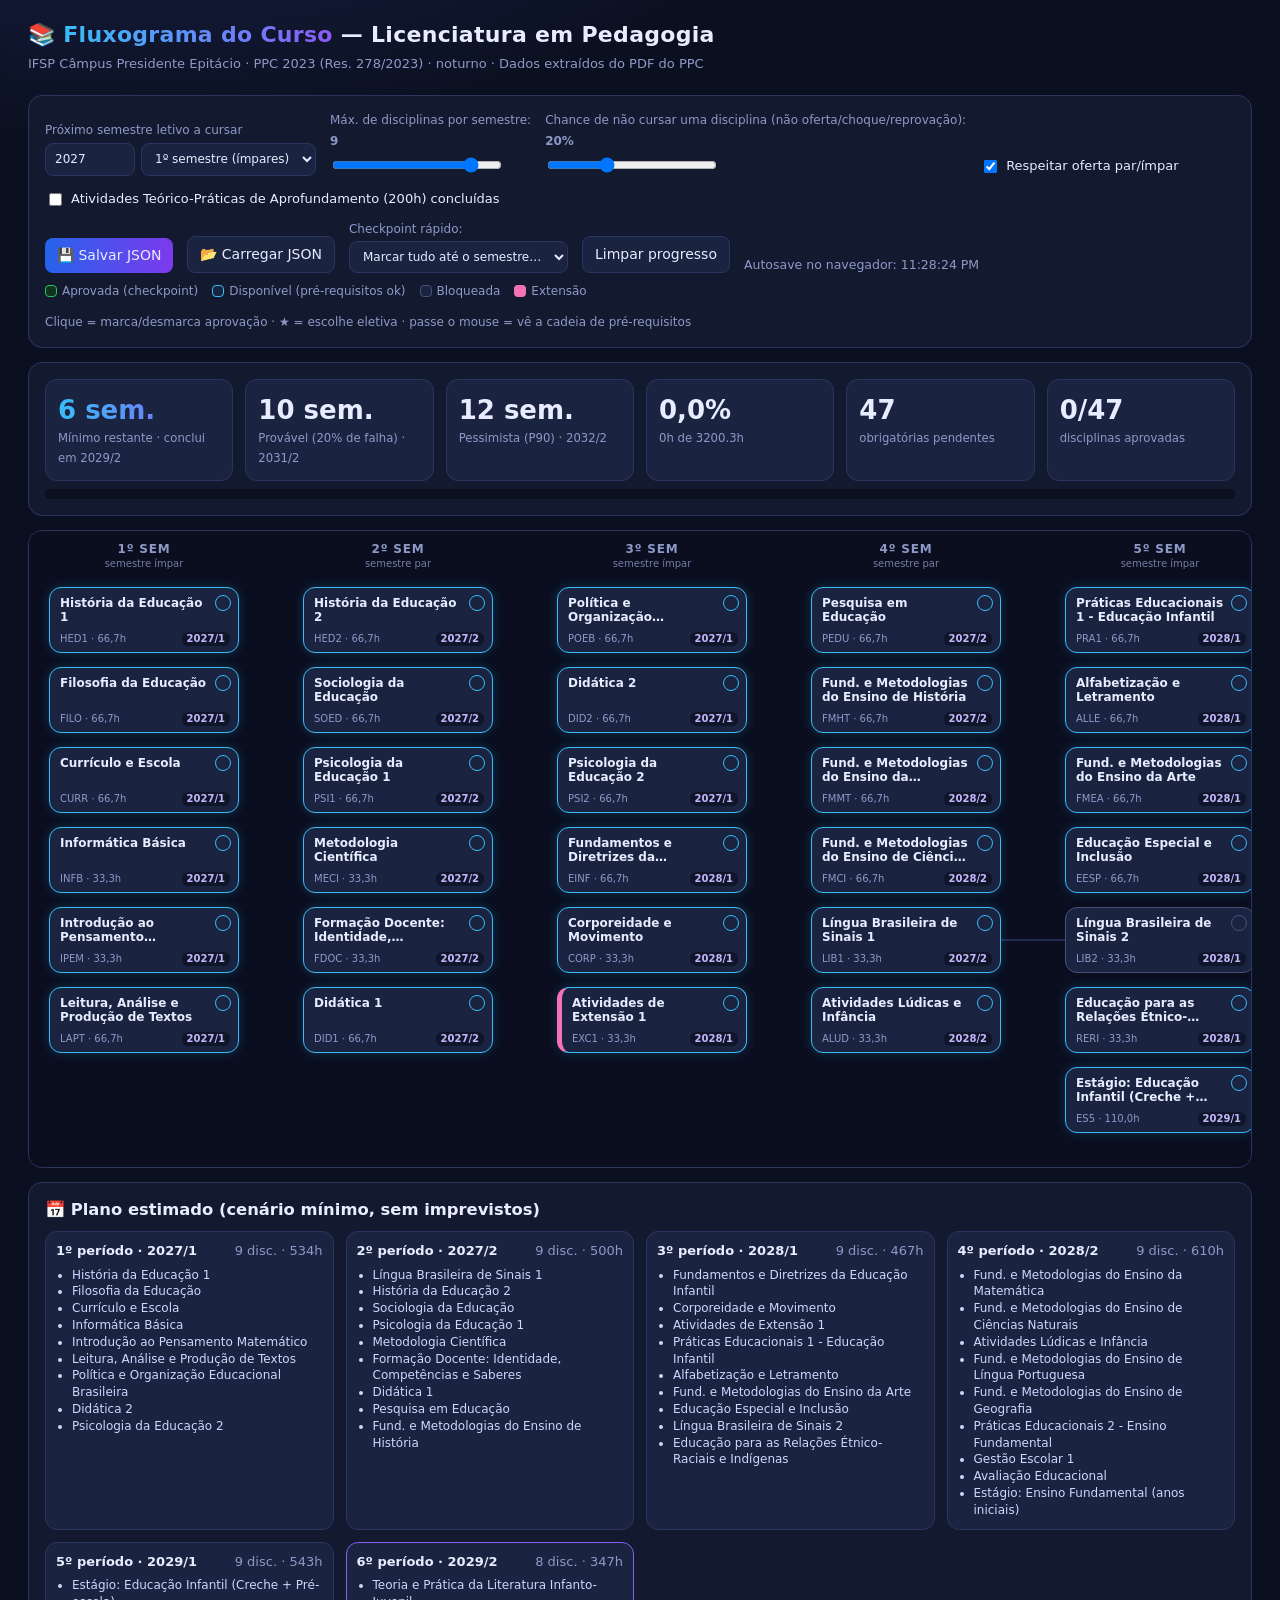
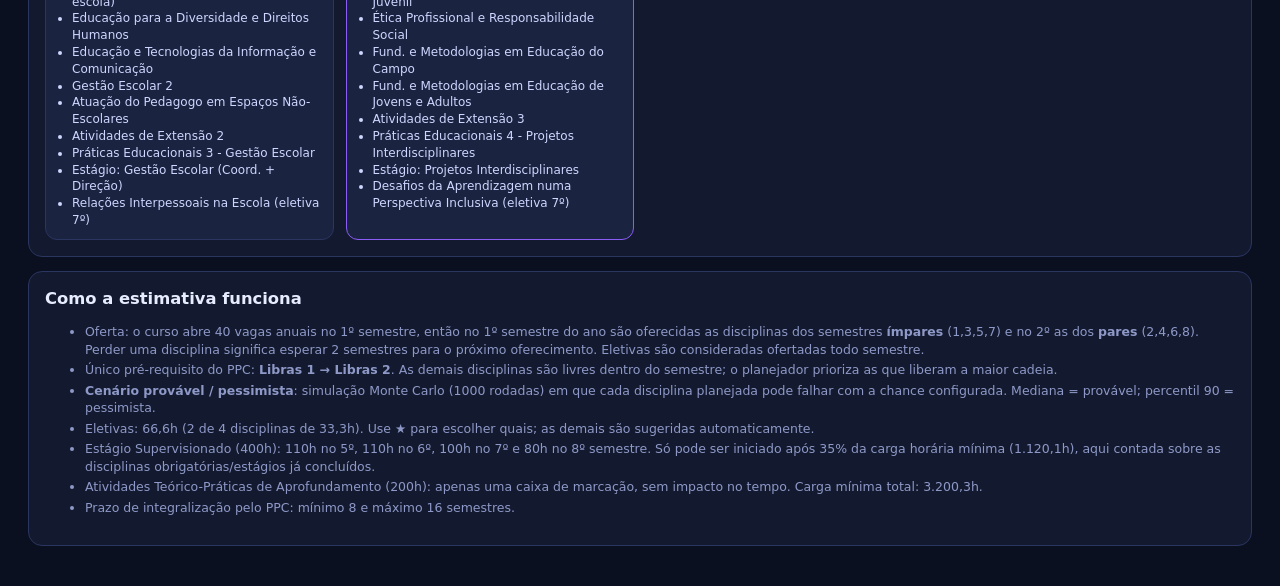
==== commit 476f2a81: "fix: bug do innerHTML e prevenções para não voltar a montar código utilizando innerhtml e json injec" ====
--- a/pedagogia/index.html
+++ b/pedagogia/index.html
@@ -201,13 +201,35 @@
 const anc=id=>{const s=new Set();const f=x=>C[x].pre.forEach(p=>{if(!s.has(p)){s.add(p);f(p)}});f(id);return s};
 const desc=id=>{const s=new Set();const f=x=>C[x].kids.forEach(p=>{if(!s.has(p)){s.add(p);f(p)}});f(id);return s};
 
+// ---------- SEGURANÇA / ESCAPE E VALIDAÇÃO ----------
+const esc=s=>String(s??"").replace(/[&<>"']/g,c=>({"&":"&amp;","<":"&lt;",">":"&gt;",'"':"&quot;","'":"&#39;"}[c]));
+const clampNum=(v,min,max,def)=>{const n=typeof v==="number"?v:parseFloat(v);return Number.isFinite(n)?Math.min(max,Math.max(min,n)):def};
+const clampInt=(v,min,max,def)=>Math.round(clampNum(v,min,max,def));
+const hasCourse=id=>typeof id==="string"&&Object.prototype.hasOwnProperty.call(C,id);
+
 // ---------- ESTADO ----------
 const now=new Date();
 const defaultState=()=>({version:1,passed:[],electivePlan:[],startYear:now.getMonth()>=6?now.getFullYear()+1:now.getFullYear(),
   startHalf:now.getMonth()>=6?1:2,maxLoad:9,failRate:20,respectParity:true,acDone:false,savedAt:null});
+function sanitizeState(raw){
+  const def=defaultState();
+  if(!raw||typeof raw!=="object"||Array.isArray(raw))return def;
+  return {
+    version:1,
+    passed:[...new Set((Array.isArray(raw.passed)?raw.passed:[]).filter(hasCourse))],
+    electivePlan:[...new Set((Array.isArray(raw.electivePlan)?raw.electivePlan:[]).filter(hasCourse))],
+    startYear:clampInt(raw.startYear,2020,2060,def.startYear),
+    startHalf:+raw.startHalf===1||+raw.startHalf===2?+raw.startHalf:def.startHalf,
+    maxLoad:clampInt(raw.maxLoad,3,10,def.maxLoad),
+    failRate:clampNum(raw.failRate,0,60,def.failRate),
+    respectParity:typeof raw.respectParity==="boolean"?raw.respectParity:def.respectParity,
+    acDone:typeof raw.acDone==="boolean"?raw.acDone:def.acDone,
+    savedAt:typeof raw.savedAt==="string"?raw.savedAt.slice(0,40):null
+  };
+}
 let S=defaultState();
 const LS="fluxo-pedagogia-v1";
-try{const t=localStorage.getItem(LS);if(t)S={...S,...JSON.parse(t)}}catch(e){}
+try{const t=localStorage.getItem(LS);if(t)S=sanitizeState(JSON.parse(t))}catch(e){S=defaultState()}
 let fileHandle=null;
 
 // ---------- SIMULAÇÃO ----------
@@ -265,11 +287,11 @@
     pos[id]={x:X0+col*(CW+GX),y:Y0+r*(CH+GY)}});
   const heads=["1º sem","2º sem","3º sem","4º sem","5º sem","6º sem","7º sem","8º sem","Eletivas"];
   heads.forEach((h,i)=>{const d=document.createElement("div");d.className="colh";d.style.left=(X0+i*(CW+GX))+"px";
-    d.innerHTML=h+(i<8?`<small>${i%2?"semestre par":"semestre ímpar"}</small>`:"<small>66,6h (escolher 2 de 4)</small>");flow.appendChild(d)});
+    d.innerHTML=esc(h)+(i<8?`<small>${i%2?"semestre par":"semestre ímpar"}</small>`:"<small>66,6h (escolher 2 de 4)</small>");flow.appendChild(d)});
   ORDER.forEach(id=>{
     const c=C[id],p=pos[id],d=document.createElement("div");
     d.className="card"+(c.ext?" ext":"");d.title=c.name;d.style.left=p.x+"px";d.style.top=p.y+"px";
-    d.innerHTML=`<div class="chk"></div><div class="n">${c.name}</div><div class="m"><span>${id} · ${c.h.toFixed(1).replace(".",",")}h</span><span class="plan"></span></div>`+(c.kind==="el"?`<button class="star" title="Escolher esta eletiva">★</button>`:"");
+    d.innerHTML=`<div class="chk"></div><div class="n">${esc(c.name)}</div><div class="m"><span>${esc(id)} · ${esc(c.h.toFixed(1).replace(".",","))}h</span><span class="plan"></span></div>`+(c.kind==="el"?`<button class="star" title="Escolher esta eletiva">★</button>`:"");
     d.onclick=e=>{ if(e.target.classList.contains("star")){togglePlan(id);return} toggle(id)};
     d.onmouseenter=()=>hover(id);d.onmouseleave=()=>hover(null);
     flow.appendChild(d);els[id]=d});
@@ -323,20 +345,20 @@
   const fin=n=>n===Infinity?"—":label(n-1);
   const f=n=>n===Infinity?"∞":n;
   document.getElementById("kpis").innerHTML=`
-   <div class="kpi main"><b>${f(min)} sem.</b><small>Mínimo restante · conclui em ${fin(min)}</small></div>
-   <div class="kpi"><b>${f(mc.med)} sem.</b><small>Provável (${S.failRate}% de falha) · ${fin(mc.med)}</small></div>
-   <div class="kpi"><b class="${mc.p90>16?'warn':''}">${f(mc.p90)} sem.</b><small>Pessimista (P90) · ${fin(mc.p90)}</small></div>
-   <div class="kpi"><b>${pct.toFixed(1).replace(".",",")}%</b><small>${doneH.toFixed(0)}h de ${totalH}h</small></div>
-   <div class="kpi"><b>${pend}</b><small>obrigatórias pendentes</small></div>
-   <div class="kpi"><b>${[...P].filter(i=>C[i].kind==="ob").length}/${OBR.length}</b><small>disciplinas aprovadas</small></div>`;
+   <div class="kpi main"><b>${esc(f(min))} sem.</b><small>Mínimo restante · conclui em ${esc(fin(min))}</small></div>
+   <div class="kpi"><b>${esc(f(mc.med))} sem.</b><small>Provável (${esc(S.failRate)}% de falha) · ${esc(fin(mc.med))}</small></div>
+   <div class="kpi"><b class="${mc.p90>16?'warn':''}">${esc(f(mc.p90))} sem.</b><small>Pessimista (P90) · ${esc(fin(mc.p90))}</small></div>
+   <div class="kpi"><b>${esc(pct.toFixed(1).replace(".",","))}%</b><small>${esc(doneH.toFixed(0))}h de ${esc(totalH)}h</small></div>
+   <div class="kpi"><b>${esc(pend)}</b><small>obrigatórias pendentes</small></div>
+   <div class="kpi"><b>${esc([...P].filter(i=>C[i].kind==="ob").length)}/${esc(OBR.length)}</b><small>disciplinas aprovadas</small></div>`;
   document.getElementById("bar").style.width=pct+"%";
   // timeline
   const T=document.getElementById("timeline");T.innerHTML="";
   plan.terms.forEach((t,i)=>{if(!t.taken.length&&i<plan.terms.length-1&&false)return;
     const h=t.taken.reduce((s,id)=>s+C[id].h,0);
     const d=document.createElement("div");d.className="term"+(i==plan.terms.length-1?" last":"");
-    d.innerHTML=`<h4>${i+1}º período · ${label(t.k)}<span>${t.taken.length} disc. · ${h.toFixed(0)}h</span></h4>`+
-      (t.taken.length?`<ul>${t.taken.map(id=>`<li>${C[id].name}</li>`).join("")}</ul>`:`<div class="note">Nenhuma disciplina disponível neste semestre (espera pela oferta).</div>`);
+    d.innerHTML=`<h4>${esc(i+1)}º período · ${esc(label(t.k))}<span>${esc(t.taken.length)} disc. · ${esc(h.toFixed(0))}h</span></h4>`+
+      (t.taken.length?`<ul>${t.taken.map(id=>`<li>${esc(C[id].name)}</li>`).join("")}</ul>`:`<div class="note">Nenhuma disciplina disponível neste semestre (espera pela oferta).</div>`);
     T.appendChild(d)});
   if(plan.n===Infinity)T.innerHTML="<div class='note warn'>Não foi possível montar o plano (verifique o limite de disciplinas/oferta).</div>";
   if(!plan.terms.length)T.innerHTML="<div class='note'>🎉 Todas as disciplinas, eletivas e estágios estão marcados como concluídos. Falta apenas confirmar as atividades teórico-práticas de aprofundamento (200h) se não marcou.</div>";
@@ -379,7 +401,8 @@
 $("btnLoad").onclick=()=>$("fileIn").click();
 $("fileIn").onchange=async e=>{const f=e.target.files[0];if(!f)return;
   try{const j=JSON.parse(await f.text());
-    S={...defaultState(),...j,passed:(j.passed||[]).filter(i=>C[i]),electivePlan:(j.electivePlan||[]).filter(i=>C[i])};update()}
+    if(!j||typeof j!=="object"||Array.isArray(j))throw new Error("Estrutura JSON inválida.");
+    S=sanitizeState(j);update()}
   catch(err){alert("JSON inválido: "+err.message)}
   e.target.value=""};
 
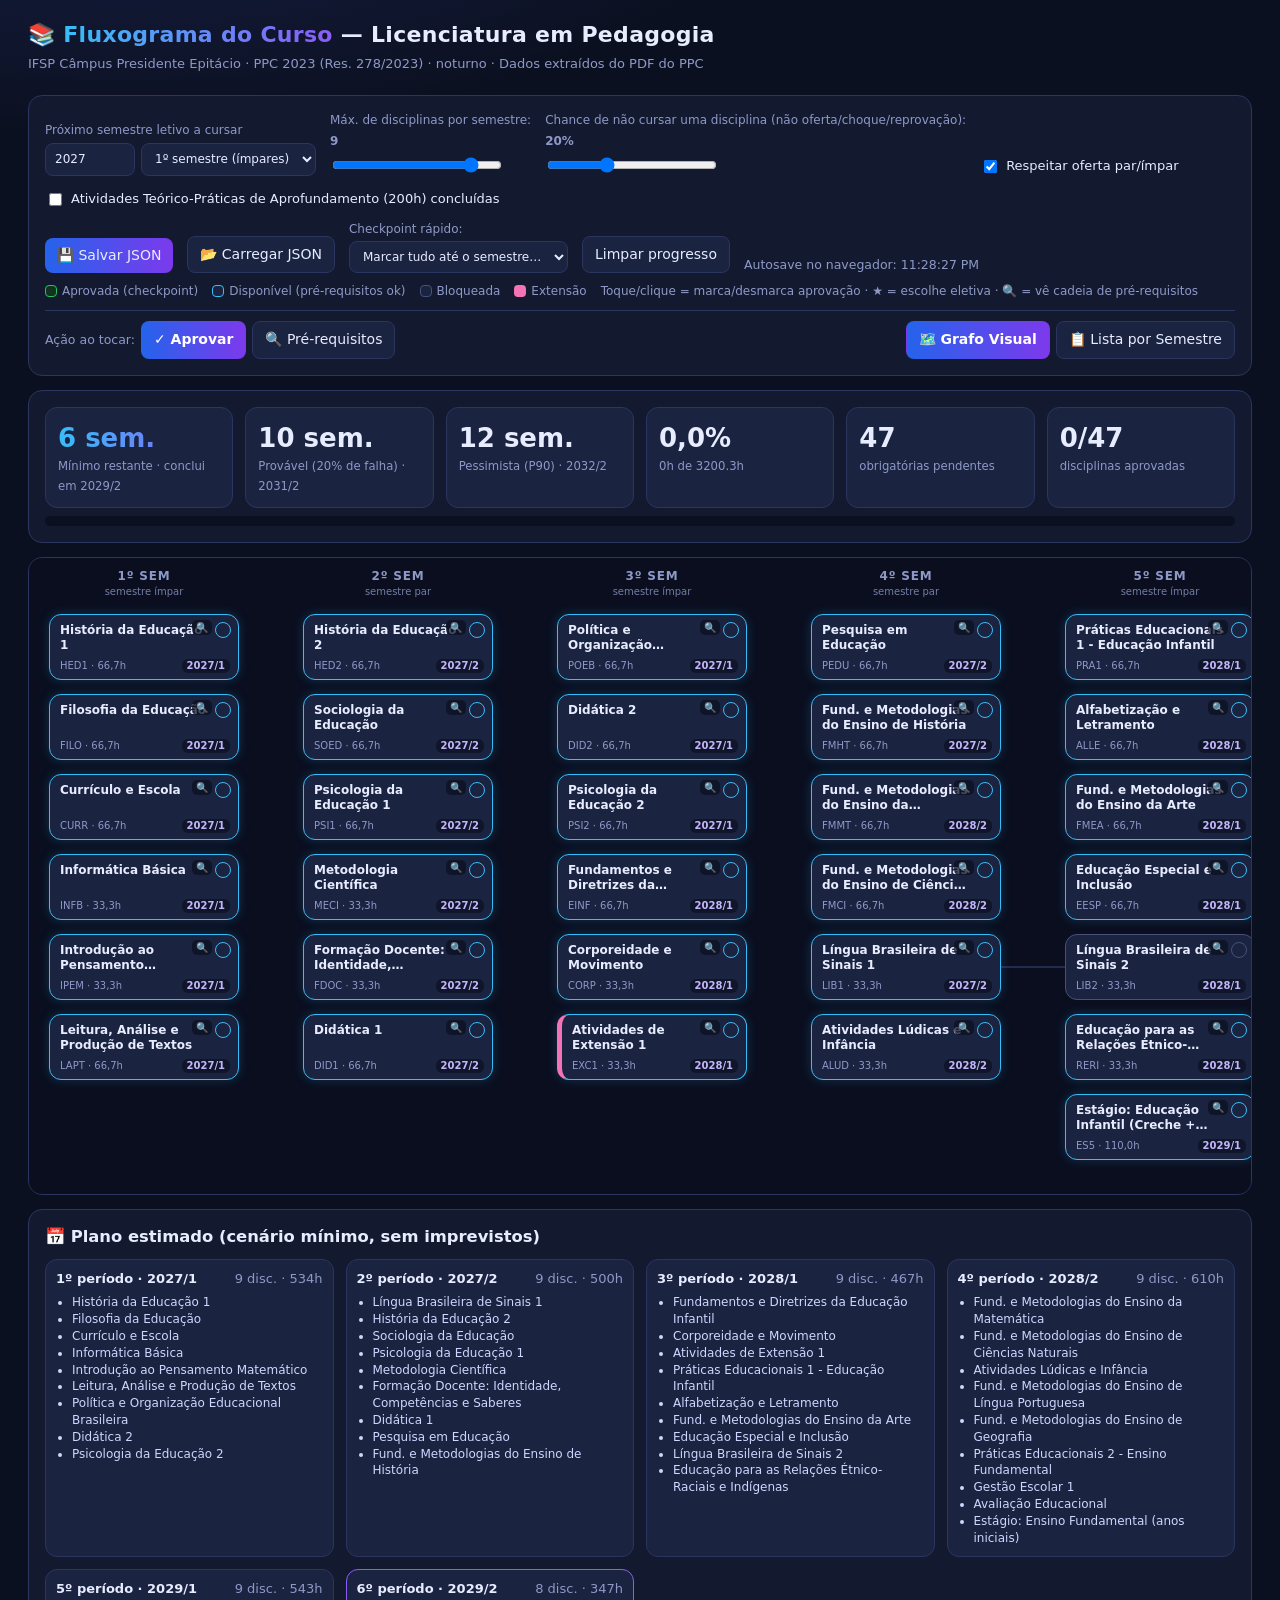
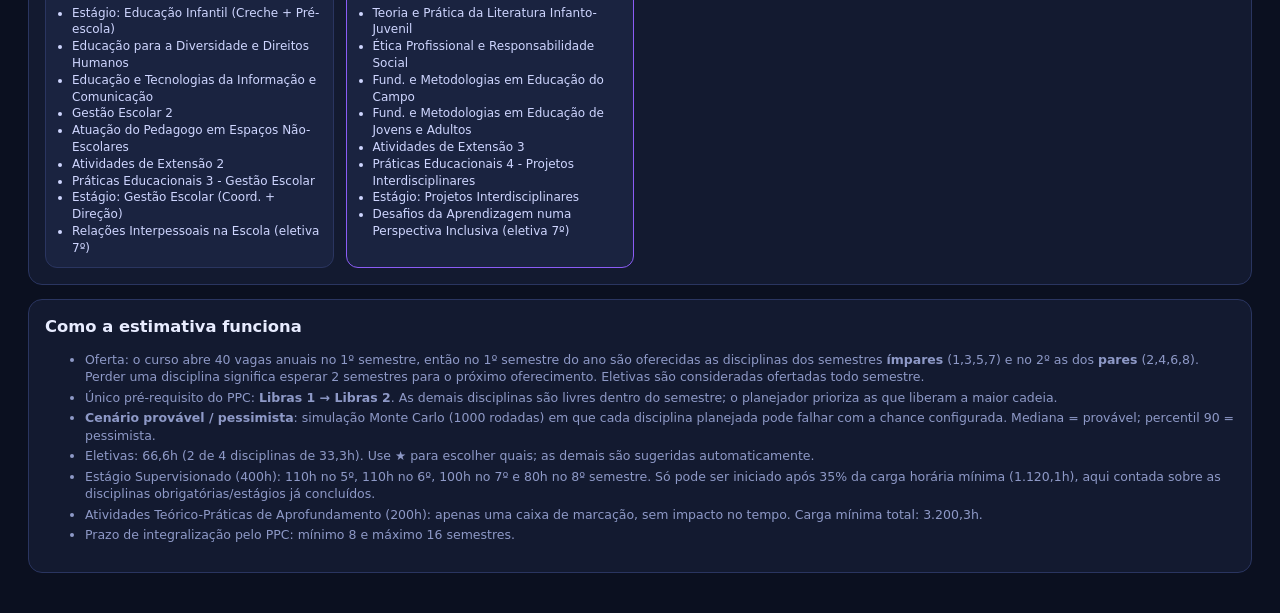
==== commit 6ab554c5: "feat/acessibilidade para celulares" ====
--- a/pedagogia/index.html
+++ b/pedagogia/index.html
@@ -88,6 +88,25 @@
 .bar{height:10px;background:#0b1020;border-radius:8px;overflow:hidden;margin-top:8px}
 .bar div{height:100%;background:linear-gradient(90deg,#22c55e,#38bdf8)}
 .warn{color:var(--warn)}
+.card:focus-visible,button:focus-visible{outline:2px solid var(--av);outline-offset:2px}
+.card.pinned{box-shadow:0 0 0 2.5px var(--av),0 0 18px #38bdf888;opacity:1!important}
+.card-acts{position:absolute;right:26px;top:5px;display:flex;gap:2px;z-index:2}
+.card-act{background:rgba(11,16,32,.72);border:1px solid transparent;border-radius:5px;padding:1px 3px;font-size:10px;line-height:1.1;color:var(--mut)}
+.flow-toolbar{display:flex;justify-content:space-between;align-items:center;flex-wrap:wrap;gap:10px;margin-top:10px;padding-top:10px;border-top:1px solid var(--line)}
+.flow-view-group,.flow-mode-group{display:flex;gap:6px;flex-wrap:wrap;align-items:center}
+.flow-view-btn.act,.flow-mode-btn.act{background:linear-gradient(90deg,#2563eb,#7c3aed);border-color:transparent;color:#fff;font-weight:600}
+.flow-fallback{display:grid;grid-template-columns:repeat(auto-fill,minmax(280px,1fr));gap:14px;margin-top:14px}
+.fb-sem-group{background:var(--panel);border:1px solid var(--line);border-radius:14px;padding:14px;display:flex;flex-direction:column;gap:10px}
+.fb-sem-head{display:flex;justify-content:space-between;align-items:baseline;border-bottom:1px solid var(--line);padding-bottom:8px}
+.fb-sem-head h4{margin:0;font-size:14px}
+.fb-sem-list{display:flex;flex-direction:column;gap:8px}
+.fb-card{background:var(--panel2);border:1.5px solid var(--blk);border-radius:10px;padding:10px;display:flex;flex-direction:column;gap:6px}
+.fb-card.passed{background:#12331f;border-color:var(--ok)}
+.fb-card.avail{border-color:var(--av)}
+.fb-card.ext{border-left:5px solid var(--ext)}
+.fb-card-top{display:flex;justify-content:space-between;gap:8px;align-items:flex-start}
+.fb-card-actions{display:flex;gap:6px;flex-wrap:wrap}
+.btn-xs{padding:3px 8px;font-size:11px;border-radius:5px}
 </style>
 </head>
 <body>
@@ -96,6 +115,12 @@
   <div class="sub">IFSP Câmpus Presidente Epitácio · PPC 2023 (Res. 278/2023) · noturno · Dados extraídos do PDF do PPC</div>
 </header>
 <div class="wrap">
+  <noscript>
+    <div class="panel" style="border-color:var(--warn)">
+      <strong>⚠️ JavaScript desativado:</strong> Este planejador acadêmico requer JavaScript para simular o progresso. Consulte o documento oficial:
+      <a href="../2023.03.07-PPC-LIC-Pedagogia-PEP-Reformulação.pdf" style="color:var(--av)">PPC 2023 Licenciatura em Pedagogia (PDF)</a>.
+    </div>
+  </noscript>
 
   <div class="panel">
     <div class="controls">
@@ -129,7 +154,18 @@
       <span><i style="background:var(--panel2);border:1.5px solid var(--av)"></i>Disponível (pré-requisitos ok)</span>
       <span><i style="background:var(--panel2);border:1.5px solid var(--blk)"></i>Bloqueada</span>
       <span><i style="background:var(--ext)"></i>Extensão</span>
-      <span>Clique = marca/desmarca aprovação · ★ = escolhe eletiva · passe o mouse = vê a cadeia de pré-requisitos</span>
+      <span>Toque/clique = marca/desmarca aprovação · ★ = escolhe eletiva · 🔍 = vê cadeia de pré-requisitos</span>
+    </div>
+    <div class="flow-toolbar">
+      <div class="flow-mode-group" role="group" aria-label="Modo de toque ou clique no fluxograma">
+        <span class="note">Ação ao tocar:</span>
+        <button type="button" class="flow-mode-btn act" data-mode="pass" aria-pressed="true">✓ Aprovar</button>
+        <button type="button" class="flow-mode-btn" data-mode="info" aria-pressed="false">🔍 Pré-requisitos</button>
+      </div>
+      <div class="flow-view-group" id="flowViewSw" role="tablist" aria-label="Modo de exibição do fluxograma">
+        <button type="button" role="tab" id="tab-ped-graph" class="flow-view-btn act" data-fview="graph" aria-controls="flowScroll" aria-selected="true" tabindex="0">🗺️ Grafo Visual</button>
+        <button type="button" role="tab" id="tab-ped-list" class="flow-view-btn" data-fview="list" aria-controls="flowFallback" aria-selected="false" tabindex="-1">📋 Lista por Semestre</button>
+      </div>
     </div>
   </div>
 
@@ -138,7 +174,8 @@
     <div class="bar"><div id="bar"></div></div>
   </div>
 
-  <div id="flowScroll"><div id="flow"><svg id="edges"></svg></div></div>
+  <div id="flowScroll" role="tabpanel" aria-labelledby="tab-ped-graph"><div id="flow"><svg id="edges" aria-hidden="true"></svg></div></div>
+  <div id="flowFallback" class="flow-fallback" role="tabpanel" aria-labelledby="tab-ped-list" hidden></div>
 
   <div class="panel">
     <h3 style="margin:0">📅 Plano estimado (cenário mínimo, sem imprevistos)</h3>
@@ -278,22 +315,26 @@
 // ---------- LAYOUT / RENDER ----------
 const CW=190,CH=66,GX=64,GY=14,X0=20,Y0=56;
 const colOf=c=>c.kind==="el"?8:c.sem-1;
+const HEADS=["1º sem","2º sem","3º sem","4º sem","5º sem","6º sem","7º sem","8º sem","Eletivas"];
 const flow=document.getElementById("flow"), svg=document.getElementById("edges");
 const pos={}; const els={};
+let flowMode="pass", pinnedId=null, flowView=(typeof window!=="undefined"&&window.matchMedia&&window.matchMedia("(max-width: 700px)").matches)?"list":"graph";
+function inspectCard(id){pinnedId=(id&&hasCourse(id)&&pinnedId!==id)?id:null;hover(pinnedId)}
 function build(){
   const rows={};
   ORDER.forEach(id=>{const c=C[id];const col=colOf(c);rows[col]=(rows[col]||0);
     let r=rows[col]++;
     pos[id]={x:X0+col*(CW+GX),y:Y0+r*(CH+GY)}});
-  const heads=["1º sem","2º sem","3º sem","4º sem","5º sem","6º sem","7º sem","8º sem","Eletivas"];
-  heads.forEach((h,i)=>{const d=document.createElement("div");d.className="colh";d.style.left=(X0+i*(CW+GX))+"px";
+  HEADS.forEach((h,i)=>{const d=document.createElement("div");d.className="colh";d.style.left=(X0+i*(CW+GX))+"px";
     d.innerHTML=esc(h)+(i<8?`<small>${i%2?"semestre par":"semestre ímpar"}</small>`:"<small>66,6h (escolher 2 de 4)</small>");flow.appendChild(d)});
   ORDER.forEach(id=>{
     const c=C[id],p=pos[id],d=document.createElement("div");
     d.className="card"+(c.ext?" ext":"");d.title=c.name;d.style.left=p.x+"px";d.style.top=p.y+"px";
-    d.innerHTML=`<div class="chk"></div><div class="n">${esc(c.name)}</div><div class="m"><span>${esc(id)} · ${esc(c.h.toFixed(1).replace(".",","))}h</span><span class="plan"></span></div>`+(c.kind==="el"?`<button class="star" title="Escolher esta eletiva">★</button>`:"");
-    d.onclick=e=>{ if(e.target.classList.contains("star")){togglePlan(id);return} toggle(id)};
-    d.onmouseenter=()=>hover(id);d.onmouseleave=()=>hover(null);
+    d.setAttribute("role","button");d.setAttribute("tabindex","0");
+    d.innerHTML=`<div class="chk"></div><div class="card-acts"><button type="button" class="card-act" data-card-act="info" title="Ver pré-requisitos">🔍</button></div><div class="n">${esc(c.name)}</div><div class="m"><span>${esc(id)} · ${esc(c.h.toFixed(1).replace(".",","))}h</span><span class="plan"></span></div>`+(c.kind==="el"?`<button type="button" class="star" title="Escolher esta eletiva">★</button>`:"");
+    d.onclick=e=>{ if(e.target.classList.contains("star")){togglePlan(id);return} if(e.target.dataset?.cardAct==="info"||flowMode==="info"){inspectCard(id);return} toggle(id)};
+    d.onkeydown=e=>{ if(e.target!==d)return; if(e.key==="Enter"||e.key===" "){e.preventDefault();flowMode==="info"?inspectCard(id):toggle(id)} else if(e.key==="i"||e.key==="I"){e.preventDefault();inspectCard(id)}};
+    d.onmouseenter=()=>hover(id);d.onmouseleave=()=>hover(pinnedId);d.onfocus=()=>hover(id);d.onblur=()=>hover(pinnedId);
     flow.appendChild(d);els[id]=d});
   const W=X0*2+9*(CW+GX)-GX;flow.style.width=W+"px";flow.style.height=(Y0+7*(CH+GY)+20)+"px";
   svg.setAttribute("width",W);svg.setAttribute("height",parseFloat(flow.style.height));
@@ -304,11 +345,31 @@
     e.setAttribute("d",`M${x1},${y1} C${x1+dx},${y1} ${x2-dx},${y2} ${x2},${y2}`);e.setAttribute("class","e");e.dataset.f=p;e.dataset.t=id;svg.appendChild(e)}));
 }
 function hover(id){
+  const activeId=id||pinnedId;
   const cards=Object.values(els),edges=[...svg.children];
-  if(!id){cards.forEach(c=>c.classList.remove("dim","hl"));edges.forEach(e=>e.classList.remove("dim","hl"));return}
-  const A=anc(id),D=desc(id);const set=new Set([id,...A,...D]);
-  ORDER.forEach(i=>{els[i].classList.toggle("dim",!set.has(i));els[i].classList.toggle("hl",set.has(i)&&i!==id)});
+  if(!activeId||!C[activeId]){cards.forEach(c=>c.classList.remove("dim","hl","pinned"));edges.forEach(e=>e.classList.remove("dim","hl"));return}
+  const A=anc(activeId),D=desc(activeId);const set=new Set([activeId,...A,...D]);
+  ORDER.forEach(i=>{els[i].classList.toggle("dim",!set.has(i));els[i].classList.toggle("hl",set.has(i)&&i!==activeId);els[i].classList.toggle("pinned",i===pinnedId)});
   edges.forEach(e=>{const on=set.has(e.dataset.f)&&set.has(e.dataset.t);e.classList.toggle("hl",on);e.classList.toggle("dim",!on)});
+}
+function renderFlowFallback(P,when,chosen){
+  const fb=document.getElementById("flowFallback");if(!fb)return;
+  fb.innerHTML=HEADS.map((title,colIdx)=>{
+    const items=ORDER.filter(id=>colOf(C[id])===colIdx);
+    const doneCount=items.filter(id=>P.has(id)).length;
+    const cardsHtml=items.map(id=>{
+      const c=C[id],isPassed=P.has(id),isReady=c.pre.every(p=>P.has(p));
+      const planTxt=(!isPassed&&when[id]!==undefined)?"Previsto: "+label(when[id]):"";
+      const preHtml=c.pre.length?`<div class="note">Pré-req: ${c.pre.map(p=>`${esc(C[p].name)} (${esc(p)})`).join(" · ")}</div>`:"";
+      const starBtnHtml=c.kind==="el"?`<button type="button" class="btn-xs ${S.electivePlan.includes(id)||chosen.includes(id)?'pri':''}" data-fb-act="star" data-id="${esc(id)}">★ Eletiva</button>`:"";
+      return `<div class="fb-card ${isPassed?'passed':isReady?'avail':''} ${c.ext?'ext':''}">
+        <div class="fb-card-top"><div><b>${esc(c.name)}</b><div class="note">${esc(id)} · ${esc(c.h.toFixed(1).replace(".",","))}h${planTxt?" · "+esc(planTxt):""}</div></div></div>
+        ${preHtml}
+        <div class="fb-card-actions"><button type="button" class="btn-xs ${isPassed?'pri':''}" data-fb-act="pass" data-id="${esc(id)}">${isPassed?"✓ Aprovada":"Marcar aprovada"}</button>${starBtnHtml}</div>
+      </div>`;
+    }).join("");
+    return `<section class="fb-sem-group"><header class="fb-sem-head"><h4>${esc(title)}</h4><span class="note">${esc(doneCount)}/${esc(items.length)}</span></header><div class="fb-sem-list">${cardsHtml}</div></section>`;
+  }).join("");
 }
 function toggle(id){
   const P=new Set(S.passed);
@@ -337,6 +398,7 @@
     const st=el.querySelector(".star");if(st)st.classList.toggle("on",S.electivePlan.includes(id)||(chosen.includes(id)));
   });
   svg.querySelectorAll("path.e").forEach(e=>e.classList.toggle("pass",P.has(e.dataset.f)));
+  renderFlowFallback(P,when,chosen);
   // KPIs
   const doneH=OBR.filter(i=>P.has(i)).reduce((s,i)=>s+C[i].h,0)+ELETIVAS.filter(i=>P.has(i)).slice(0,2).reduce((s,i)=>s+C[i].h,0)+EST.filter(i=>P.has(i)).reduce((s,i)=>s+C[i].h,0)+(S.acDone?200:0);
   const totalH=TOTAL_H, pct=Math.min(100,doneH/totalH*100);
@@ -406,6 +468,39 @@
   catch(err){alert("JSON inválido: "+err.message)}
   e.target.value=""};
 
+document.querySelectorAll(".flow-mode-btn").forEach(b=>{
+  b.onclick=()=>{
+    flowMode=b.dataset.mode==="info"?"info":"pass";
+    document.querySelectorAll(".flow-mode-btn").forEach(x=>{const act=x.dataset.mode===flowMode;x.classList.toggle("act",act);x.setAttribute("aria-pressed",act?"true":"false")});
+  };
+});
+const pedViewBtns=[...document.querySelectorAll(".flow-view-btn")];
+function setPedView(v,focusBtn=false){
+  flowView=v==="list"?"list":"graph";
+  pedViewBtns.forEach(b=>{const act=b.dataset.fview===flowView;b.classList.toggle("act",act);b.setAttribute("aria-selected",act?"true":"false");b.setAttribute("tabindex",act?"0":"-1");if(act&&focusBtn)b.focus()});
+  $("flowScroll").hidden=flowView!=="graph";$("flowScroll").style.display=flowView==="graph"?"":"none";
+  $("flowFallback").hidden=flowView!=="list";$("flowFallback").style.display=flowView==="list"?"":"none";
+}
+pedViewBtns.forEach((b,idx)=>{
+  b.onclick=()=>setPedView(b.dataset.fview,false);
+  b.onkeydown=e=>{
+    let next=null;
+    if(e.key==="ArrowRight"||e.key==="ArrowDown")next=(idx+1)%pedViewBtns.length;
+    else if(e.key==="ArrowLeft"||e.key==="ArrowUp")next=(idx-1+pedViewBtns.length)%pedViewBtns.length;
+    else if(e.key==="Home")next=0;
+    else if(e.key==="End")next=pedViewBtns.length-1;
+    if(next!==null){e.preventDefault();setPedView(pedViewBtns[next].dataset.fview,true)}
+  };
+});
+setPedView(flowView,false);
+$("flowFallback").onclick=e=>{
+  const btn=e.target.closest&&e.target.closest("[data-fb-act]");
+  const act=btn?btn.dataset.fbAct:e.target.dataset?.fbAct;
+  const id=btn?btn.dataset.id:e.target.dataset?.id;
+  if(!act||!hasCourse(id))return;
+  if(act==="pass")toggle(id);else if(act==="star")togglePlan(id);
+};
+
 build();update();
 </script>
 </body>
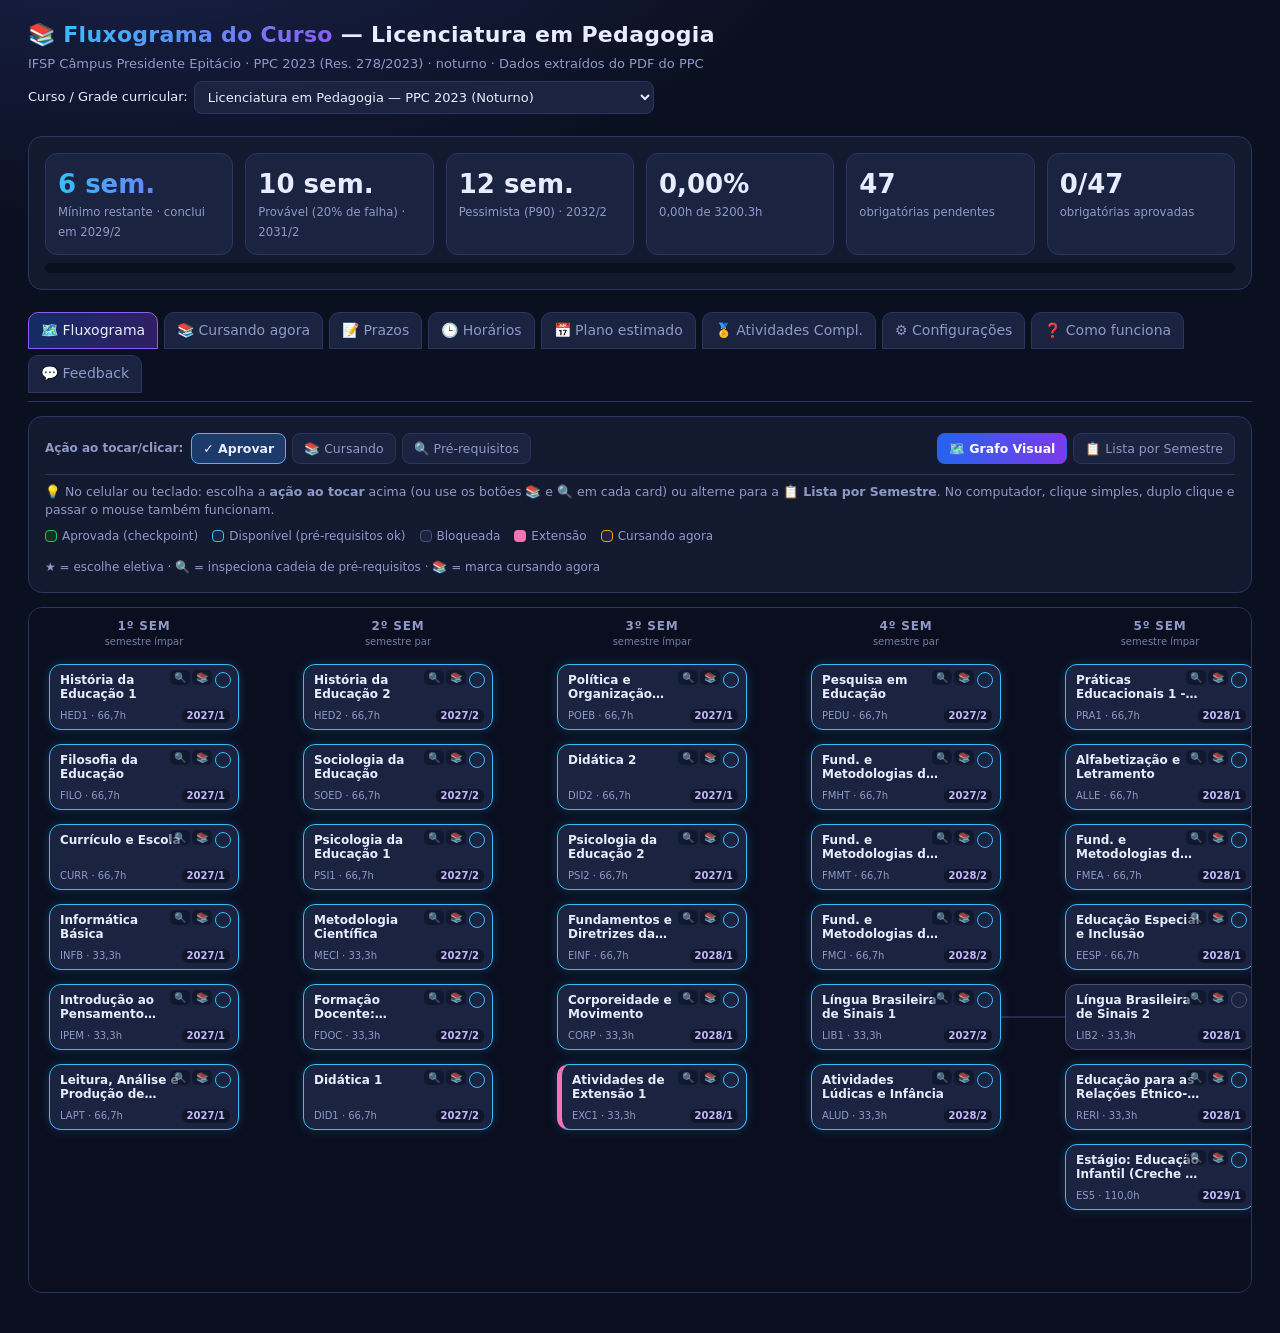
==== commit 1d7dd3e9: "feat(cursos): migra grades para arquivos JSON por curso em app unificado, closes #18" ====
--- a/pedagogia/index.html
+++ b/pedagogia/index.html
@@ -3,6 +3,8 @@
 <head>
   <meta charset="UTF-8">
   <meta name="viewport" content="width=device-width, initial-scale=1">
+  <meta http-equiv="Content-Security-Policy" content="default-src 'self'; script-src 'self'; style-src 'self' 'unsafe-inline'; img-src 'self' data:; object-src 'none'; base-uri 'self';">
+  <meta http-equiv="refresh" content="0; url=../?curso=pedagogia">
   <title>Fluxograma — Licenciatura em Pedagogia (IFSP Pres. Epitácio)</title>
   <meta name="description" content="Fluxograma interativo e planejador acadêmico da Licenciatura em Pedagogia (IFSP Presidente Epitácio). Acompanhe disciplinas, pré-requisitos, estágios e previsão de conclusão do curso.">
   <meta name="theme-color" content="#0b1020">
@@ -10,7 +12,7 @@
   <!-- Open Graph / Compartilhamento -->
   <meta property="og:type" content="website">
   <meta property="og:locale" content="pt_BR">
-  <meta property="og:url" content="https://petercen.github.io/pedagogia/">
+  <meta property="og:url" content="https://petercen.github.io/?curso=pedagogia">
   <meta property="og:site_name" content="Fluxograma Pedagogia — IFSP Pres. Epitácio">
   <meta property="og:title" content="Fluxograma — Licenciatura em Pedagogia (IFSP Pres. Epitácio)">
   <meta property="og:description" content="Fluxograma interativo e planejador acadêmico da Licenciatura em Pedagogia (IFSP Presidente Epitácio). Acompanhe disciplinas, pré-requisitos, estágios e previsão de conclusão do curso.">
@@ -22,486 +24,24 @@
   <meta name="twitter:description" content="Fluxograma interativo e planejador acadêmico da Licenciatura em Pedagogia (IFSP Presidente Epitácio). Acompanhe disciplinas, pré-requisitos, estágios e previsão de conclusão do curso.">
   <meta name="twitter:image" content="https://petercen.github.io/assets/img/logo-bcc.png">
 
+  <link rel="stylesheet" href="../assets/css/styles.css?v=1.1">
   <link rel="icon" href="../assets/img/logo-bcc.png" type="image/png">
-<style>
-:root{
-  --bg:#0b1020; --panel:#131a30; --panel2:#1a2340; --line:#2a3560; --txt:#e8ecff; --mut:#8e99c7;
-  --ok:#22c55e; --av:#38bdf8; --blk:#475079; --warn:#f59e0b; --acc:#8b5cf6; --ext:#f472b6;
-}
-*{box-sizing:border-box}
-body{margin:0;background:radial-gradient(1200px 600px at 10% -10%,#1b2450 0,transparent 60%),var(--bg);color:var(--txt);font:14px/1.4 system-ui,Segoe UI,Roboto,sans-serif}
-header{padding:20px 28px 8px}
-h1{margin:0;font-size:22px;letter-spacing:.3px}
-h1 span{background:linear-gradient(90deg,#38bdf8,#8b5cf6);-webkit-background-clip:text;color:transparent}
-.sub{color:var(--mut);margin-top:4px;font-size:13px}
-.wrap{padding:0 28px 40px}
-.panel{background:var(--panel);border:1px solid var(--line);border-radius:14px;padding:16px;margin-top:14px}
-.grid{display:grid;grid-template-columns:repeat(auto-fit,minmax(150px,1fr));gap:12px}
-.kpi{background:var(--panel2);border:1px solid var(--line);border-radius:12px;padding:12px}
-.kpi b{display:block;font-size:26px}
-.kpi small{color:var(--mut)}
-.kpi.main b{background:linear-gradient(90deg,#38bdf8,#8b5cf6);-webkit-background-clip:text;color:transparent}
-.controls{display:flex;flex-wrap:wrap;gap:14px;align-items:flex-end}
-label{display:flex;flex-direction:column;gap:4px;color:var(--mut);font-size:12px}
-label.inl{flex-direction:row;align-items:center;gap:6px;color:var(--txt);font-size:13px}
-input,select{background:var(--panel2);color:var(--txt);border:1px solid var(--line);border-radius:8px;padding:7px 9px;font:inherit}
-input[type=range]{padding:0;width:170px}
-button{background:var(--panel2);color:var(--txt);border:1px solid var(--line);border-radius:8px;padding:8px 12px;font:inherit;cursor:pointer;transition:.15s}
-button:hover{border-color:var(--acc);background:#232e56}
-button.pri{background:linear-gradient(90deg,#2563eb,#7c3aed);border:0}
-.legend{display:flex;gap:14px;flex-wrap:wrap;color:var(--mut);font-size:12px;margin-top:10px}
-.legend i{display:inline-block;width:12px;height:12px;border-radius:4px;margin-right:5px;vertical-align:-2px}
-#flowScroll{overflow:auto;border:1px solid var(--line);border-radius:14px;background:rgba(10,14,30,.6);margin-top:14px}
-#flow{position:relative}
-#edges{position:absolute;left:0;top:0;pointer-events:none}
-.colh{position:absolute;top:10px;width:190px;text-align:center;color:var(--mut);font-weight:600;font-size:12px;text-transform:uppercase;letter-spacing:.8px}
-.colh small{display:block;font-weight:400;text-transform:none;letter-spacing:0;opacity:.8}
-.card{position:absolute;width:190px;height:66px;border-radius:12px;padding:8px 10px;background:var(--panel2);border:1.5px solid var(--blk);cursor:pointer;transition:.15s;overflow:hidden;user-select:none}
-.card:hover{transform:translateY(-2px)}
-.card .n{font-weight:600;font-size:12px;line-height:1.2;display:-webkit-box;-webkit-line-clamp:2;-webkit-box-orient:vertical;overflow:hidden;padding-right:18px}
-.card .m{position:absolute;left:10px;bottom:6px;right:8px;display:flex;justify-content:space-between;font-size:10px;color:var(--mut)}
-.card .plan{background:#0b1020aa;border-radius:6px;padding:0 5px;color:#c4b5fd;font-weight:600}
-.card .chk{position:absolute;right:7px;top:7px;width:16px;height:16px;border-radius:50%;border:1.5px solid var(--blk)}
-.card.passed{background:#12331f;border-color:var(--ok)}
-.card.passed .chk{background:var(--ok);border-color:var(--ok)}
-.card.passed .chk::after{content:"✓";color:#05260f;font-size:11px;font-weight:900;position:absolute;left:2px;top:-2px}
-.card.avail{border-color:var(--av);box-shadow:0 0 12px #38bdf833}
-.card.avail .chk{border-color:var(--av)}
-.card.ext{border-left:5px solid var(--ext)}
-.card.off{opacity:.38}
-.card.dim{opacity:.22}
-.card.hl{box-shadow:0 0 0 2px var(--acc),0 0 18px #8b5cf688;opacity:1}
-.star{position:absolute;right:5px;bottom:2px;background:none;border:0;padding:0 2px;font-size:14px;color:var(--mut)}
-.star.on{color:#facc15}
-path.e{fill:none;stroke:#3a4678;stroke-width:1.4;opacity:.7}
-path.e.pass{stroke:#1f7a43}
-path.e.hl{stroke:var(--acc);stroke-width:2.4;opacity:1}
-path.e.dim{opacity:.07}
-#timeline{display:grid;grid-template-columns:repeat(auto-fill,minmax(250px,1fr));gap:12px;margin-top:10px}
-.term{background:var(--panel2);border:1px solid var(--line);border-radius:12px;padding:10px}
-.term h4{margin:0 0 6px;font-size:13px;display:flex;justify-content:space-between}
-.term h4 span{color:var(--mut);font-weight:400}
-.term ul{margin:0;padding-left:16px;color:#cfd6ff;font-size:12px}
-.term.last{border-color:var(--acc)}
-.note{color:var(--mut);font-size:12.5px}
-.note li{margin:3px 0}
-.bar{height:10px;background:#0b1020;border-radius:8px;overflow:hidden;margin-top:8px}
-.bar div{height:100%;background:linear-gradient(90deg,#22c55e,#38bdf8)}
-.warn{color:var(--warn)}
-.card:focus-visible,button:focus-visible{outline:2px solid var(--av);outline-offset:2px}
-.card.pinned{box-shadow:0 0 0 2.5px var(--av),0 0 18px #38bdf888;opacity:1!important}
-.card-acts{position:absolute;right:26px;top:5px;display:flex;gap:2px;z-index:2}
-.card-act{background:rgba(11,16,32,.72);border:1px solid transparent;border-radius:5px;padding:1px 3px;font-size:10px;line-height:1.1;color:var(--mut)}
-.flow-toolbar{display:flex;justify-content:space-between;align-items:center;flex-wrap:wrap;gap:10px;margin-top:10px;padding-top:10px;border-top:1px solid var(--line)}
-.flow-view-group,.flow-mode-group{display:flex;gap:6px;flex-wrap:wrap;align-items:center}
-.flow-view-btn.act,.flow-mode-btn.act{background:linear-gradient(90deg,#2563eb,#7c3aed);border-color:transparent;color:#fff;font-weight:600}
-.flow-fallback{display:grid;grid-template-columns:repeat(auto-fill,minmax(280px,1fr));gap:14px;margin-top:14px}
-.fb-sem-group{background:var(--panel);border:1px solid var(--line);border-radius:14px;padding:14px;display:flex;flex-direction:column;gap:10px}
-.fb-sem-head{display:flex;justify-content:space-between;align-items:baseline;border-bottom:1px solid var(--line);padding-bottom:8px}
-.fb-sem-head h4{margin:0;font-size:14px}
-.fb-sem-list{display:flex;flex-direction:column;gap:8px}
-.fb-card{background:var(--panel2);border:1.5px solid var(--blk);border-radius:10px;padding:10px;display:flex;flex-direction:column;gap:6px}
-.fb-card.passed{background:#12331f;border-color:var(--ok)}
-.fb-card.avail{border-color:var(--av)}
-.fb-card.ext{border-left:5px solid var(--ext)}
-.fb-card-top{display:flex;justify-content:space-between;gap:8px;align-items:flex-start}
-.fb-card-actions{display:flex;gap:6px;flex-wrap:wrap}
-.btn-xs{padding:3px 8px;font-size:11px;border-radius:5px}
-</style>
+  <script type="module" src="../assets/js/redirect-pedagogia.js"></script>
 </head>
 <body>
-<header>
-  <h1>📚 <span>Fluxograma do Curso</span> — Licenciatura em Pedagogia</h1>
-  <div class="sub">IFSP Câmpus Presidente Epitácio · PPC 2023 (Res. 278/2023) · noturno · Dados extraídos do PDF do PPC</div>
-</header>
-<div class="wrap">
-  <noscript>
-    <div class="panel" style="border-color:var(--warn)">
-      <strong>⚠️ JavaScript desativado:</strong> Este planejador acadêmico requer JavaScript para simular o progresso. Consulte o documento oficial:
-      <a href="../2023.03.07-PPC-LIC-Pedagogia-PEP-Reformulação.pdf" style="color:var(--av)">PPC 2023 Licenciatura em Pedagogia (PDF)</a>.
-    </div>
-  </noscript>
-
-  <div class="panel">
-    <div class="controls">
-      <label>Próximo semestre letivo a cursar
-        <div style="display:flex;gap:6px">
-          <input type="number" id="startYear" min="2020" max="2060" style="width:90px">
-          <select id="startHalf"><option value="1">1º semestre (ímpares)</option><option value="2">2º semestre (pares)</option></select>
-        </div>
-      </label>
-      <label>Máx. de disciplinas por semestre: <b id="loadV"></b>
-        <input type="range" id="maxLoad" min="3" max="10">
-      </label>
-      <label>Chance de não cursar uma disciplina (não oferta/choque/reprovação): <b id="failV"></b>
-        <input type="range" id="failRate" min="0" max="60" step="1">
-      </label>
-      <label class="inl"><input type="checkbox" id="parity"> Respeitar oferta par/ímpar</label>
-      <label class="inl"><input type="checkbox" id="ac"> Atividades Teórico-Práticas de Aprofundamento (200h) concluídas</label>
-    </div>
-    <div class="controls" style="margin-top:12px">
-      <button class="pri" id="btnSave">💾 Salvar JSON</button>
-      <button id="btnLoad">📂 Carregar JSON</button>
-      <input type="file" id="fileIn" accept=".json,application/json" hidden>
-      <label>Checkpoint rápido:
-        <select id="quick"><option value="">Marcar tudo até o semestre…</option></select>
-      </label>
-      <button id="btnClear">Limpar progresso</button>
-      <span class="note" id="saveInfo"></span>
-    </div>
-    <div class="legend">
-      <span><i style="background:#12331f;border:1.5px solid var(--ok)"></i>Aprovada (checkpoint)</span>
-      <span><i style="background:var(--panel2);border:1.5px solid var(--av)"></i>Disponível (pré-requisitos ok)</span>
-      <span><i style="background:var(--panel2);border:1.5px solid var(--blk)"></i>Bloqueada</span>
-      <span><i style="background:var(--ext)"></i>Extensão</span>
-      <span>Toque/clique = marca/desmarca aprovação · ★ = escolhe eletiva · 🔍 = vê cadeia de pré-requisitos</span>
-    </div>
-    <div class="flow-toolbar">
-      <div class="flow-mode-group" role="group" aria-label="Modo de toque ou clique no fluxograma">
-        <span class="note">Ação ao tocar:</span>
-        <button type="button" class="flow-mode-btn act" data-mode="pass" aria-pressed="true">✓ Aprovar</button>
-        <button type="button" class="flow-mode-btn" data-mode="info" aria-pressed="false">🔍 Pré-requisitos</button>
-      </div>
-      <div class="flow-view-group" id="flowViewSw" role="tablist" aria-label="Modo de exibição do fluxograma">
-        <button type="button" role="tab" id="tab-ped-graph" class="flow-view-btn act" data-fview="graph" aria-controls="flowScroll" aria-selected="true" tabindex="0">🗺️ Grafo Visual</button>
-        <button type="button" role="tab" id="tab-ped-list" class="flow-view-btn" data-fview="list" aria-controls="flowFallback" aria-selected="false" tabindex="-1">📋 Lista por Semestre</button>
-      </div>
+  <div class="wrap" style="padding-top:40px;max-width:640px;margin:0 auto">
+    <div class="panel">
+      <h1 style="font-size:18px;margin-bottom:8px">📚 Redirecionando para o Planejador Unificado — Licenciatura em Pedagogia…</h1>
+      <p class="note">
+        O fluxograma de Pedagogia agora faz parte do aplicativo unificado orientado a dados.
+        Caso não seja redirecionado automaticamente, <a href="../?curso=pedagogia" style="color:var(--av)">clique aqui para abrir o Fluxograma de Pedagogia</a>.
+      </p>
+      <noscript>
+        <p class="note" style="margin-top:10px">
+          Documento oficial: <a href="../2023.03.07-PPC-LIC-Pedagogia-PEP-Reformulação.pdf" style="color:var(--av)">PPC 2023 Licenciatura em Pedagogia (PDF)</a>.
+        </p>
+      </noscript>
     </div>
   </div>
-
-  <div class="panel">
-    <div class="grid" id="kpis"></div>
-    <div class="bar"><div id="bar"></div></div>
-  </div>
-
-  <div id="flowScroll" role="tabpanel" aria-labelledby="tab-ped-graph"><div id="flow"><svg id="edges" aria-hidden="true"></svg></div></div>
-  <div id="flowFallback" class="flow-fallback" role="tabpanel" aria-labelledby="tab-ped-list" hidden></div>
-
-  <div class="panel">
-    <h3 style="margin:0">📅 Plano estimado (cenário mínimo, sem imprevistos)</h3>
-    <div id="timeline"></div>
-  </div>
-
-  <div class="panel">
-    <h3 style="margin:0 0 6px">Como a estimativa funciona</h3>
-    <ul class="note">
-      <li>Oferta: o curso abre 40 vagas anuais no 1º semestre, então no 1º semestre do ano são oferecidas as disciplinas dos semestres <b>ímpares</b> (1,3,5,7) e no 2º as dos <b>pares</b> (2,4,6,8). Perder uma disciplina significa esperar 2 semestres para o próximo oferecimento. Eletivas são consideradas ofertadas todo semestre.</li>
-      <li>Único pré-requisito do PPC: <b>Libras 1 → Libras 2</b>. As demais disciplinas são livres dentro do semestre; o planejador prioriza as que liberam a maior cadeia.</li>
-      <li><b>Cenário provável / pessimista</b>: simulação Monte Carlo (1000 rodadas) em que cada disciplina planejada pode falhar com a chance configurada. Mediana = provável; percentil 90 = pessimista.</li>
-      <li>Eletivas: 66,6h (2 de 4 disciplinas de 33,3h). Use ★ para escolher quais; as demais são sugeridas automaticamente.</li>
-      <li>Estágio Supervisionado (400h): 110h no 5º, 110h no 6º, 100h no 7º e 80h no 8º semestre. Só pode ser iniciado após 35% da carga horária mínima (1.120,1h), aqui contada sobre as disciplinas obrigatórias/estágios já concluídos.</li>
-      <li>Atividades Teórico-Práticas de Aprofundamento (200h): apenas uma caixa de marcação, sem impacto no tempo. Carga mínima total: 3.200,3h.</li>
-      <li>Prazo de integralização pelo PPC: mínimo 8 e máximo 16 semestres.</li>
-    </ul>
-  </div>
-</div>
-
-<script>
-// ---------- DADOS (PPC) ----------
-const RAW = [
- // [sigla, nome, semestre, horas, extensao?, prereqs[]]
- ["HED1","História da Educação 1",1,66.7,0,[]],["FILO","Filosofia da Educação",1,66.7,0,[]],["CURR","Currículo e Escola",1,66.7,0,[]],
- ["INFB","Informática Básica",1,33.3,0,[]],["IPEM","Introdução ao Pensamento Matemático",1,33.3,0,[]],["LAPT","Leitura, Análise e Produção de Textos",1,66.7,0,[]],
- ["HED2","História da Educação 2",2,66.7,0,[]],["SOED","Sociologia da Educação",2,66.7,0,[]],["PSI1","Psicologia da Educação 1",2,66.7,0,[]],
- ["MECI","Metodologia Científica",2,33.3,0,[]],["FDOC","Formação Docente: Identidade, Competências e Saberes",2,33.3,0,[]],["DID1","Didática 1",2,66.7,0,[]],
- ["POEB","Política e Organização Educacional Brasileira",3,66.7,0,[]],["DID2","Didática 2",3,66.7,0,[]],["PSI2","Psicologia da Educação 2",3,66.7,0,[]],
- ["EINF","Fundamentos e Diretrizes da Educação Infantil",3,66.7,0,[]],["CORP","Corporeidade e Movimento",3,33.3,0,[]],["EXC1","Atividades de Extensão 1",3,33.3,1,[]],
- ["PEDU","Pesquisa em Educação",4,66.7,0,[]],["FMHT","Fund. e Metodologias do Ensino de História",4,66.7,0,[]],["FMMT","Fund. e Metodologias do Ensino da Matemática",4,66.7,0,[]],
- ["FMCI","Fund. e Metodologias do Ensino de Ciências Naturais",4,66.7,0,[]],["LIB1","Língua Brasileira de Sinais 1",4,33.3,0,[]],["ALUD","Atividades Lúdicas e Infância",4,33.3,0,[]],
- ["PRA1","Práticas Educacionais 1 - Educação Infantil",5,66.7,0,[]],["ALLE","Alfabetização e Letramento",5,66.7,0,[]],["FMEA","Fund. e Metodologias do Ensino da Arte",5,66.7,0,[]],
- ["EESP","Educação Especial e Inclusão",5,66.7,0,[]],["LIB2","Língua Brasileira de Sinais 2",5,33.3,0,["LIB1"]],["RERI","Educação para as Relações Étnico-Raciais e Indígenas",5,33.3,0,[]],
- ["FMLP","Fund. e Metodologias do Ensino de Língua Portuguesa",6,66.7,0,[]],["FMGE","Fund. e Metodologias do Ensino de Geografia",6,66.7,0,[]],["PRA2","Práticas Educacionais 2 - Ensino Fundamental",6,66.7,0,[]],
- ["GES1","Gestão Escolar 1",6,66.7,0,[]],["AVAL","Avaliação Educacional",6,66.7,0,[]],
- ["EDDH","Educação para a Diversidade e Direitos Humanos",7,66.7,0,[]],["TDIC","Educação e Tecnologias da Informação e Comunicação",7,66.7,0,[]],["GES2","Gestão Escolar 2",7,33.3,0,[]],
- ["APEN","Atuação do Pedagogo em Espaços Não-Escolares",7,33.3,0,[]],["EXC2","Atividades de Extensão 2",7,33.3,1,[]],["PRA3","Práticas Educacionais 3 - Gestão Escolar",7,66.7,0,[]],
- ["LITE","Teoria e Prática da Literatura Infanto-Juvenil",8,33.3,0,[]],["ETIC","Ética Profissional e Responsabilidade Social",8,33.3,0,[]],["CAMP","Fund. e Metodologias em Educação do Campo",8,33.3,0,[]],
- ["FEJA","Fund. e Metodologias em Educação de Jovens e Adultos",8,33.3,0,[]],["EXC3","Atividades de Extensão 3",8,33.3,1,[]],["PRA4","Práticas Educacionais 4 - Projetos Interdisciplinares",8,66.7,0,[]],
- // estágio supervisionado (400h) distribuído nos semestres 5 a 8 (sem = semestre em que é realizado)
- ["ES5","Estágio: Educação Infantil (Creche + Pré-escola)",5,110,0,[]],["ES6","Estágio: Ensino Fundamental (anos iniciais)",6,110,0,[]],
- ["ES7","Estágio: Gestão Escolar (Coord. + Direção)",7,100,0,[]],["ES8","Estágio: Projetos Interdisciplinares",8,80,0,[]],
- // eletivas (sem = 9): 2 das 4 (33,3h cada). Ofertadas no 7º e 8º semestre
- ["REIE","Relações Interpessoais na Escola (eletiva 7º)",9,33.3,0,[]],["DAPI","Desafios da Aprendizagem numa Perspectiva Inclusiva (eletiva 7º)",9,33.3,0,[]],
- ["PEFD","Práticas Educativas e Formação Docente (eletiva 8º)",9,33.3,0,[]],["PFID","Processos Formativos, Identidades e Diferenças (eletiva 8º)",9,33.3,0,[]]
- ];
-const C = {}; const ORDER=[];
-RAW.forEach(([id,name,sem,h,ext,pre])=>{C[id]={id,name,sem,h,ext:!!ext,pre,kind:sem===9?"el":id.startsWith("ES")?"es":"ob",kids:[]};ORDER.push(id)});
-ORDER.forEach(id=>C[id].pre.forEach(p=>C[p].kids.push(id)));
-const OBR = ORDER.filter(i=>C[i].kind==="ob");
-const OBR_H = OBR.reduce((s,i)=>s+C[i].h,0);         // ~2533,7h
-const EST = ORDER.filter(i=>C[i].kind==="es");
-const TOTAL_H = 3200.3, EST_MIN = 0.35*TOTAL_H;         // estágio só após 35% da carga mínima
-const EL_DEFAULT=["REIE","DAPI","PEFD","PFID"];
-const ELETIVAS=["REIE","DAPI","PEFD","PFID"];
-// prioridade = maior cadeia a jusante
-const depth={}; (function d(){const f=id=>depth[id]??(depth[id]=1+Math.max(0,...C[id].kids.map(f)));ORDER.forEach(f)})();
-// ascendentes / descendentes
-const anc=id=>{const s=new Set();const f=x=>C[x].pre.forEach(p=>{if(!s.has(p)){s.add(p);f(p)}});f(id);return s};
-const desc=id=>{const s=new Set();const f=x=>C[x].kids.forEach(p=>{if(!s.has(p)){s.add(p);f(p)}});f(id);return s};
-
-// ---------- SEGURANÇA / ESCAPE E VALIDAÇÃO ----------
-const esc=s=>String(s??"").replace(/[&<>"']/g,c=>({"&":"&amp;","<":"&lt;",">":"&gt;",'"':"&quot;","'":"&#39;"}[c]));
-const clampNum=(v,min,max,def)=>{const n=typeof v==="number"?v:parseFloat(v);return Number.isFinite(n)?Math.min(max,Math.max(min,n)):def};
-const clampInt=(v,min,max,def)=>Math.round(clampNum(v,min,max,def));
-const hasCourse=id=>typeof id==="string"&&Object.prototype.hasOwnProperty.call(C,id);
-
-// ---------- ESTADO ----------
-const now=new Date();
-const defaultState=()=>({version:1,passed:[],electivePlan:[],startYear:now.getMonth()>=6?now.getFullYear()+1:now.getFullYear(),
-  startHalf:now.getMonth()>=6?1:2,maxLoad:9,failRate:20,respectParity:true,acDone:false,savedAt:null});
-function sanitizeState(raw){
-  const def=defaultState();
-  if(!raw||typeof raw!=="object"||Array.isArray(raw))return def;
-  return {
-    version:1,
-    passed:[...new Set((Array.isArray(raw.passed)?raw.passed:[]).filter(hasCourse))],
-    electivePlan:[...new Set((Array.isArray(raw.electivePlan)?raw.electivePlan:[]).filter(hasCourse))],
-    startYear:clampInt(raw.startYear,2020,2060,def.startYear),
-    startHalf:+raw.startHalf===1||+raw.startHalf===2?+raw.startHalf:def.startHalf,
-    maxLoad:clampInt(raw.maxLoad,3,10,def.maxLoad),
-    failRate:clampNum(raw.failRate,0,60,def.failRate),
-    respectParity:typeof raw.respectParity==="boolean"?raw.respectParity:def.respectParity,
-    acDone:typeof raw.acDone==="boolean"?raw.acDone:def.acDone,
-    savedAt:typeof raw.savedAt==="string"?raw.savedAt.slice(0,40):null
-  };
-}
-let S=defaultState();
-const LS="fluxo-pedagogia-v1";
-try{const t=localStorage.getItem(LS);if(t)S=sanitizeState(JSON.parse(t))}catch(e){S=defaultState()}
-let fileHandle=null;
-
-// ---------- SIMULAÇÃO ----------
-const half=k=>((S.startHalf-1+k)%2)+1;
-const label=k=>{const y=S.startYear+Math.floor((S.startHalf-1+k)/2);return y+"/"+half(k)};
-function electivesPlanned(passedSet){
-  const passedEl=ELETIVAS.filter(e=>passedSet.has(e)).length;
-  let need=Math.max(0,2-passedEl);
-  const chosen=[];
-  S.electivePlan.filter(e=>!passedSet.has(e)).forEach(e=>{if(chosen.length<need)chosen.push(e)});
-  EL_DEFAULT.forEach(e=>{if(chosen.length<need&&!passedSet.has(e)&&!chosen.includes(e))chosen.push(e)});
-  return chosen;
-}
-function toPlan(passedSet){
-  const pl=OBR.filter(i=>!passedSet.has(i)).concat(electivesPlanned(passedSet));
-  EST.forEach(i=>{if(!passedSet.has(i))pl.push(i)});
-  return pl;
-}
-function simulate(fail){
-  const passed=new Set(S.passed), pending=new Set(toPlan(passed)), terms=[];
-  let done=OBR.concat(EST).filter(i=>passed.has(i)).reduce((s,i)=>s+C[i].h,0);
-  let k=0;
-  while(pending.size&&k<60){
-    const par=half(k);
-    const cand=[...pending].filter(id=>{
-      const c=C[id];
-      if(!c.pre.every(p=>passed.has(p)))return false;
-      if(c.kind==="es"&&done<EST_MIN)return false;
-      if(S.respectParity&&(c.kind==="ob"||c.kind==="es")&&((c.sem%2)?1:2)!==par)return false;
-      return true;
-    }).sort((a,b)=>depth[b]-depth[a]||C[a].sem-C[b].sem);
-    const take=cand.slice(0,S.maxLoad), got=[];
-    take.forEach(id=>{ if(fail>0&&Math.random()<fail)return; got.push(id)});
-    got.forEach(id=>{pending.delete(id)});
-    terms.push({k,taken:got});
-    got.forEach(id=>{passed.add(id);if(C[id].kind==="ob"||C[id].kind==="es")done+=C[id].h});
-    k++;
-  }
-  return {terms,n:pending.size?Infinity:terms.length};
-}
-function monte(fail){
-  const arr=[];for(let i=0;i<1000;i++)arr.push(simulate(fail).n);
-  arr.sort((a,b)=>a-b);return {med:arr[500],p90:arr[899]};
-}
-
-// ---------- LAYOUT / RENDER ----------
-const CW=190,CH=66,GX=64,GY=14,X0=20,Y0=56;
-const colOf=c=>c.kind==="el"?8:c.sem-1;
-const HEADS=["1º sem","2º sem","3º sem","4º sem","5º sem","6º sem","7º sem","8º sem","Eletivas"];
-const flow=document.getElementById("flow"), svg=document.getElementById("edges");
-const pos={}; const els={};
-let flowMode="pass", pinnedId=null, flowView=(typeof window!=="undefined"&&window.matchMedia&&window.matchMedia("(max-width: 700px)").matches)?"list":"graph";
-function inspectCard(id){pinnedId=(id&&hasCourse(id)&&pinnedId!==id)?id:null;hover(pinnedId)}
-function build(){
-  const rows={};
-  ORDER.forEach(id=>{const c=C[id];const col=colOf(c);rows[col]=(rows[col]||0);
-    let r=rows[col]++;
-    pos[id]={x:X0+col*(CW+GX),y:Y0+r*(CH+GY)}});
-  HEADS.forEach((h,i)=>{const d=document.createElement("div");d.className="colh";d.style.left=(X0+i*(CW+GX))+"px";
-    d.innerHTML=esc(h)+(i<8?`<small>${i%2?"semestre par":"semestre ímpar"}</small>`:"<small>66,6h (escolher 2 de 4)</small>");flow.appendChild(d)});
-  ORDER.forEach(id=>{
-    const c=C[id],p=pos[id],d=document.createElement("div");
-    d.className="card"+(c.ext?" ext":"");d.title=c.name;d.style.left=p.x+"px";d.style.top=p.y+"px";
-    d.setAttribute("role","button");d.setAttribute("tabindex","0");
-    d.innerHTML=`<div class="chk"></div><div class="card-acts"><button type="button" class="card-act" data-card-act="info" title="Ver pré-requisitos">🔍</button></div><div class="n">${esc(c.name)}</div><div class="m"><span>${esc(id)} · ${esc(c.h.toFixed(1).replace(".",","))}h</span><span class="plan"></span></div>`+(c.kind==="el"?`<button type="button" class="star" title="Escolher esta eletiva">★</button>`:"");
-    d.onclick=e=>{ if(e.target.classList.contains("star")){togglePlan(id);return} if(e.target.dataset?.cardAct==="info"||flowMode==="info"){inspectCard(id);return} toggle(id)};
-    d.onkeydown=e=>{ if(e.target!==d)return; if(e.key==="Enter"||e.key===" "){e.preventDefault();flowMode==="info"?inspectCard(id):toggle(id)} else if(e.key==="i"||e.key==="I"){e.preventDefault();inspectCard(id)}};
-    d.onmouseenter=()=>hover(id);d.onmouseleave=()=>hover(pinnedId);d.onfocus=()=>hover(id);d.onblur=()=>hover(pinnedId);
-    flow.appendChild(d);els[id]=d});
-  const W=X0*2+9*(CW+GX)-GX;flow.style.width=W+"px";flow.style.height=(Y0+7*(CH+GY)+20)+"px";
-  svg.setAttribute("width",W);svg.setAttribute("height",parseFloat(flow.style.height));
-  // arestas
-  ORDER.forEach(id=>C[id].pre.forEach(p=>{
-    const a=pos[p],b=pos[id];const x1=a.x+CW,y1=a.y+CH/2,x2=b.x,y2=b.y+CH/2;const dx=Math.max(40,(x2-x1)/2);
-    const e=document.createElementNS("http://www.w3.org/2000/svg","path");
-    e.setAttribute("d",`M${x1},${y1} C${x1+dx},${y1} ${x2-dx},${y2} ${x2},${y2}`);e.setAttribute("class","e");e.dataset.f=p;e.dataset.t=id;svg.appendChild(e)}));
-}
-function hover(id){
-  const activeId=id||pinnedId;
-  const cards=Object.values(els),edges=[...svg.children];
-  if(!activeId||!C[activeId]){cards.forEach(c=>c.classList.remove("dim","hl","pinned"));edges.forEach(e=>e.classList.remove("dim","hl"));return}
-  const A=anc(activeId),D=desc(activeId);const set=new Set([activeId,...A,...D]);
-  ORDER.forEach(i=>{els[i].classList.toggle("dim",!set.has(i));els[i].classList.toggle("hl",set.has(i)&&i!==activeId);els[i].classList.toggle("pinned",i===pinnedId)});
-  edges.forEach(e=>{const on=set.has(e.dataset.f)&&set.has(e.dataset.t);e.classList.toggle("hl",on);e.classList.toggle("dim",!on)});
-}
-function renderFlowFallback(P,when,chosen){
-  const fb=document.getElementById("flowFallback");if(!fb)return;
-  fb.innerHTML=HEADS.map((title,colIdx)=>{
-    const items=ORDER.filter(id=>colOf(C[id])===colIdx);
-    const doneCount=items.filter(id=>P.has(id)).length;
-    const cardsHtml=items.map(id=>{
-      const c=C[id],isPassed=P.has(id),isReady=c.pre.every(p=>P.has(p));
-      const planTxt=(!isPassed&&when[id]!==undefined)?"Previsto: "+label(when[id]):"";
-      const preHtml=c.pre.length?`<div class="note">Pré-req: ${c.pre.map(p=>`${esc(C[p].name)} (${esc(p)})`).join(" · ")}</div>`:"";
-      const starBtnHtml=c.kind==="el"?`<button type="button" class="btn-xs ${S.electivePlan.includes(id)||chosen.includes(id)?'pri':''}" data-fb-act="star" data-id="${esc(id)}">★ Eletiva</button>`:"";
-      return `<div class="fb-card ${isPassed?'passed':isReady?'avail':''} ${c.ext?'ext':''}">
-        <div class="fb-card-top"><div><b>${esc(c.name)}</b><div class="note">${esc(id)} · ${esc(c.h.toFixed(1).replace(".",","))}h${planTxt?" · "+esc(planTxt):""}</div></div></div>
-        ${preHtml}
-        <div class="fb-card-actions"><button type="button" class="btn-xs ${isPassed?'pri':''}" data-fb-act="pass" data-id="${esc(id)}">${isPassed?"✓ Aprovada":"Marcar aprovada"}</button>${starBtnHtml}</div>
-      </div>`;
-    }).join("");
-    return `<section class="fb-sem-group"><header class="fb-sem-head"><h4>${esc(title)}</h4><span class="note">${esc(doneCount)}/${esc(items.length)}</span></header><div class="fb-sem-list">${cardsHtml}</div></section>`;
-  }).join("");
-}
-function toggle(id){
-  const P=new Set(S.passed);
-  if(P.has(id)){P.delete(id);desc(id).forEach(x=>P.delete(x))}
-  else{P.add(id);anc(id).forEach(x=>P.add(x))}   // checkpoint: passou nela ⇒ passou nos pré-requisitos
-  S.passed=[...P];update()
-}
-function togglePlan(id){
-  const s=new Set(S.electivePlan);s.has(id)?s.delete(id):s.add(id);S.electivePlan=[...s];update()
-}
-
-let lastPlan=null;
-function update(){
-  const P=new Set(S.passed);
-  const plan=simulate(0);lastPlan=plan;
-  const when={};plan.terms.forEach(t=>t.taken.forEach(id=>when[id]=t.k));
-  const chosen=electivesPlanned(P);
-  ORDER.forEach(id=>{
-    const c=C[id],el=els[id];
-    const ready=c.pre.every(p=>P.has(p));
-    el.classList.toggle("passed",P.has(id));
-    el.classList.toggle("avail",!P.has(id)&&ready&&c.kind!=="x");
-    el.classList.toggle("off",(c.kind==="el"&&!P.has(id)&&!chosen.includes(id)));
-    const pl=el.querySelector(".plan");
-    pl.textContent=(!P.has(id)&&when[id]!==undefined)?label(when[id]):"";
-    const st=el.querySelector(".star");if(st)st.classList.toggle("on",S.electivePlan.includes(id)||(chosen.includes(id)));
-  });
-  svg.querySelectorAll("path.e").forEach(e=>e.classList.toggle("pass",P.has(e.dataset.f)));
-  renderFlowFallback(P,when,chosen);
-  // KPIs
-  const doneH=OBR.filter(i=>P.has(i)).reduce((s,i)=>s+C[i].h,0)+ELETIVAS.filter(i=>P.has(i)).slice(0,2).reduce((s,i)=>s+C[i].h,0)+EST.filter(i=>P.has(i)).reduce((s,i)=>s+C[i].h,0)+(S.acDone?200:0);
-  const totalH=TOTAL_H, pct=Math.min(100,doneH/totalH*100);
-  const pend=OBR.filter(i=>!P.has(i)).length;
-  const min=plan.n, mc=monte(S.failRate/100);
-  const fin=n=>n===Infinity?"—":label(n-1);
-  const f=n=>n===Infinity?"∞":n;
-  document.getElementById("kpis").innerHTML=`
-   <div class="kpi main"><b>${esc(f(min))} sem.</b><small>Mínimo restante · conclui em ${esc(fin(min))}</small></div>
-   <div class="kpi"><b>${esc(f(mc.med))} sem.</b><small>Provável (${esc(S.failRate)}% de falha) · ${esc(fin(mc.med))}</small></div>
-   <div class="kpi"><b class="${mc.p90>16?'warn':''}">${esc(f(mc.p90))} sem.</b><small>Pessimista (P90) · ${esc(fin(mc.p90))}</small></div>
-   <div class="kpi"><b>${esc(pct.toFixed(1).replace(".",","))}%</b><small>${esc(doneH.toFixed(0))}h de ${esc(totalH)}h</small></div>
-   <div class="kpi"><b>${esc(pend)}</b><small>obrigatórias pendentes</small></div>
-   <div class="kpi"><b>${esc([...P].filter(i=>C[i].kind==="ob").length)}/${esc(OBR.length)}</b><small>disciplinas aprovadas</small></div>`;
-  document.getElementById("bar").style.width=pct+"%";
-  // timeline
-  const T=document.getElementById("timeline");T.innerHTML="";
-  plan.terms.forEach((t,i)=>{if(!t.taken.length&&i<plan.terms.length-1&&false)return;
-    const h=t.taken.reduce((s,id)=>s+C[id].h,0);
-    const d=document.createElement("div");d.className="term"+(i==plan.terms.length-1?" last":"");
-    d.innerHTML=`<h4>${esc(i+1)}º período · ${esc(label(t.k))}<span>${esc(t.taken.length)} disc. · ${esc(h.toFixed(0))}h</span></h4>`+
-      (t.taken.length?`<ul>${t.taken.map(id=>`<li>${esc(C[id].name)}</li>`).join("")}</ul>`:`<div class="note">Nenhuma disciplina disponível neste semestre (espera pela oferta).</div>`);
-    T.appendChild(d)});
-  if(plan.n===Infinity)T.innerHTML="<div class='note warn'>Não foi possível montar o plano (verifique o limite de disciplinas/oferta).</div>";
-  if(!plan.terms.length)T.innerHTML="<div class='note'>🎉 Todas as disciplinas, eletivas e estágios estão marcados como concluídos. Falta apenas confirmar as atividades teórico-práticas de aprofundamento (200h) se não marcou.</div>";
-  // controles
-  document.getElementById("startYear").value=S.startYear;
-  document.getElementById("startHalf").value=S.startHalf;
-  document.getElementById("maxLoad").value=S.maxLoad;document.getElementById("loadV").textContent=S.maxLoad;
-  document.getElementById("failRate").value=S.failRate;document.getElementById("failV").textContent=S.failRate+"%";
-  document.getElementById("parity").checked=S.respectParity;
-  document.getElementById("ac").checked=S.acDone;
-  persist();
-}
-function persist(){
-  S.savedAt=new Date().toISOString();
-  try{localStorage.setItem(LS,JSON.stringify(S))}catch(e){}
-  document.getElementById("saveInfo").textContent="Autosave no navegador: "+new Date().toLocaleTimeString()+(fileHandle?" · arquivo vinculado: "+fileHandle.name:"");
-  if(fileHandle&&!persist.busy){persist.busy=true;fileHandle.createWritable().then(w=>w.write(JSON.stringify(S,null,2)).then(()=>w.close())).catch(()=>{}).finally(()=>persist.busy=false)}
-}
-
-// ---------- EVENTOS ----------
-const $=id=>document.getElementById(id);
-$("startYear").onchange=e=>{S.startYear=+e.target.value;update()};
-$("startHalf").onchange=e=>{S.startHalf=+e.target.value;update()};
-$("maxLoad").oninput=e=>{S.maxLoad=+e.target.value;update()};
-$("failRate").oninput=e=>{S.failRate=+e.target.value;update()};
-$("parity").onchange=e=>{S.respectParity=e.target.checked;update()};
-$("ac").onchange=e=>{S.acDone=e.target.checked;update()};
-$("btnClear").onclick=()=>{if(confirm("Limpar todas as aprovações marcadas?")){S.passed=[];S.electivePlan=[];update()}};
-for(let i=1;i<=8;i++){const o=document.createElement("option");o.value=i;o.textContent="…até o "+i+"º semestre";$("quick").appendChild(o)}
-$("quick").onchange=e=>{const n=+e.target.value;if(!n)return;
-  const P=new Set(S.passed);OBR.concat(EST).filter(i=>C[i].sem<=n).forEach(i=>P.add(i));S.passed=[...P];e.target.value="";update()};
-$("btnSave").onclick=async()=>{
-  const txt=JSON.stringify(S,null,2);
-  if(window.showSaveFilePicker){
-    try{fileHandle=await showSaveFilePicker({suggestedName:"estado-curso.json",types:[{description:"JSON",accept:{"application/json":[".json"]}}]});
-      const w=await fileHandle.createWritable();await w.write(txt);await w.close();update();return}catch(e){if(e.name==="AbortError")return}
-  }
-  const a=document.createElement("a");a.href=URL.createObjectURL(new Blob([txt],{type:"application/json"}));a.download="estado-curso.json";a.click();
-};
-$("btnLoad").onclick=()=>$("fileIn").click();
-$("fileIn").onchange=async e=>{const f=e.target.files[0];if(!f)return;
-  try{const j=JSON.parse(await f.text());
-    if(!j||typeof j!=="object"||Array.isArray(j))throw new Error("Estrutura JSON inválida.");
-    S=sanitizeState(j);update()}
-  catch(err){alert("JSON inválido: "+err.message)}
-  e.target.value=""};
-
-document.querySelectorAll(".flow-mode-btn").forEach(b=>{
-  b.onclick=()=>{
-    flowMode=b.dataset.mode==="info"?"info":"pass";
-    document.querySelectorAll(".flow-mode-btn").forEach(x=>{const act=x.dataset.mode===flowMode;x.classList.toggle("act",act);x.setAttribute("aria-pressed",act?"true":"false")});
-  };
-});
-const pedViewBtns=[...document.querySelectorAll(".flow-view-btn")];
-function setPedView(v,focusBtn=false){
-  flowView=v==="list"?"list":"graph";
-  pedViewBtns.forEach(b=>{const act=b.dataset.fview===flowView;b.classList.toggle("act",act);b.setAttribute("aria-selected",act?"true":"false");b.setAttribute("tabindex",act?"0":"-1");if(act&&focusBtn)b.focus()});
-  $("flowScroll").hidden=flowView!=="graph";$("flowScroll").style.display=flowView==="graph"?"":"none";
-  $("flowFallback").hidden=flowView!=="list";$("flowFallback").style.display=flowView==="list"?"":"none";
-}
-pedViewBtns.forEach((b,idx)=>{
-  b.onclick=()=>setPedView(b.dataset.fview,false);
-  b.onkeydown=e=>{
-    let next=null;
-    if(e.key==="ArrowRight"||e.key==="ArrowDown")next=(idx+1)%pedViewBtns.length;
-    else if(e.key==="ArrowLeft"||e.key==="ArrowUp")next=(idx-1+pedViewBtns.length)%pedViewBtns.length;
-    else if(e.key==="Home")next=0;
-    else if(e.key==="End")next=pedViewBtns.length-1;
-    if(next!==null){e.preventDefault();setPedView(pedViewBtns[next].dataset.fview,true)}
-  };
-});
-setPedView(flowView,false);
-$("flowFallback").onclick=e=>{
-  const btn=e.target.closest&&e.target.closest("[data-fb-act]");
-  const act=btn?btn.dataset.fbAct:e.target.dataset?.fbAct;
-  const id=btn?btn.dataset.id:e.target.dataset?.id;
-  if(!act||!hasCourse(id))return;
-  if(act==="pass")toggle(id);else if(act==="star")togglePlan(id);
-};
-
-build();update();
-</script>
 </body>
 </html>
--- a/assets/css/styles.css
+++ b/assets/css/styles.css
@@ -0,0 +1,1649 @@
+:root {
+    --bg: #0b1020;
+    --panel: #131a30;
+    --panel2: #1a2340;
+    --line: #2a3560;
+    --txt: #e8ecff;
+    --mut: #8e99c7;
+    --ok: #22c55e;
+    --av: #38bdf8;
+    --blk: #475079;
+    --warn: #f59e0b;
+    --acc: #8b5cf6;
+    --ext: #f472b6;
+}
+
+* {
+    box-sizing: border-box
+}
+
+body {
+    margin: 0;
+    background: radial-gradient(1200px 600px at 10% -10%, #1b2450 0, transparent 60%), var(--bg);
+    color: var(--txt);
+    font: 14px/1.4 system-ui, Segoe UI, Roboto, sans-serif
+}
+
+header {
+    padding: 20px 28px 8px
+}
+
+h1 {
+    margin: 0;
+    font-size: 22px;
+    letter-spacing: .3px
+}
+
+h1 span {
+    background: linear-gradient(90deg, #38bdf8, #8b5cf6);
+    -webkit-background-clip: text;
+    color: transparent
+}
+
+.sub {
+    color: var(--mut);
+    margin-top: 4px;
+    font-size: 13px
+}
+
+.wrap {
+    padding: 0 28px 40px
+}
+
+.panel {
+    background: var(--panel);
+    border: 1px solid var(--line);
+    border-radius: 14px;
+    padding: 16px;
+    margin-top: 14px
+}
+
+.grid {
+    display: grid;
+    grid-template-columns: repeat(auto-fit, minmax(150px, 1fr));
+    gap: 12px
+}
+
+.kpi {
+    background: var(--panel2);
+    border: 1px solid var(--line);
+    border-radius: 12px;
+    padding: 12px
+}
+
+.kpi b {
+    display: block;
+    font-size: 26px
+}
+
+.kpi small {
+    color: var(--mut)
+}
+
+.kpi.main b {
+    background: linear-gradient(90deg, #38bdf8, #8b5cf6);
+    -webkit-background-clip: text;
+    color: transparent
+}
+
+.controls {
+    display: flex;
+    flex-wrap: wrap;
+    gap: 14px;
+    align-items: flex-end
+}
+
+label {
+    display: flex;
+    flex-direction: column;
+    gap: 4px;
+    color: var(--mut);
+    font-size: 12px
+}
+
+label.inl {
+    flex-direction: row;
+    align-items: center;
+    gap: 6px;
+    color: var(--txt);
+    font-size: 13px
+}
+
+input,
+select,
+textarea {
+    background: var(--panel2);
+    color: var(--txt);
+    border: 1px solid var(--line);
+    border-radius: 8px;
+    padding: 7px 9px;
+    font: inherit
+}
+
+input[type=range] {
+    padding: 0;
+    width: 170px
+}
+
+button {
+    background: var(--panel2);
+    color: var(--txt);
+    border: 1px solid var(--line);
+    border-radius: 8px;
+    padding: 8px 12px;
+    font: inherit;
+    cursor: pointer;
+    transition: .15s
+}
+
+button:hover {
+    border-color: var(--acc);
+    background: #232e56
+}
+
+button.pri {
+    background: linear-gradient(90deg, #2563eb, #7c3aed);
+    border: 0
+}
+
+.legend {
+    display: flex;
+    gap: 14px;
+    flex-wrap: wrap;
+    color: var(--mut);
+    font-size: 12px;
+    margin-top: 10px
+}
+
+.legend i {
+    display: inline-block;
+    width: 12px;
+    height: 12px;
+    border-radius: 4px;
+    margin-right: 5px;
+    vertical-align: -2px
+}
+
+#flowScroll {
+    overflow: auto;
+    border: 1px solid var(--line);
+    border-radius: 14px;
+    background: rgba(10, 14, 30, .6);
+    margin-top: 14px
+}
+
+#flow {
+    position: relative
+}
+
+#edges {
+    position: absolute;
+    left: 0;
+    top: 0;
+    pointer-events: none
+}
+
+.colh {
+    position: absolute;
+    top: 10px;
+    width: 190px;
+    text-align: center;
+    color: var(--mut);
+    font-weight: 600;
+    font-size: 12px;
+    text-transform: uppercase;
+    letter-spacing: .8px
+}
+
+.colh small {
+    display: block;
+    font-weight: 400;
+    text-transform: none;
+    letter-spacing: 0;
+    opacity: .8
+}
+
+.card {
+    position: absolute;
+    width: 190px;
+    height: 66px;
+    border-radius: 12px;
+    padding: 8px 10px;
+    background: var(--panel2);
+    border: 1.5px solid var(--blk);
+    cursor: pointer;
+    transition: .15s;
+    overflow: hidden;
+    user-select: none
+}
+
+.card:hover {
+    transform: translateY(-2px)
+}
+
+.card .n {
+    font-weight: 600;
+    font-size: 12px;
+    line-height: 1.2;
+    display: -webkit-box;
+    -webkit-line-clamp: 2;
+    -webkit-box-orient: vertical;
+    overflow: hidden;
+    padding-right: 18px
+}
+
+.card .m {
+    position: absolute;
+    left: 10px;
+    bottom: 6px;
+    right: 8px;
+    display: flex;
+    justify-content: space-between;
+    font-size: 10px;
+    color: var(--mut)
+}
+
+.card .plan {
+    background: #0b1020aa;
+    border-radius: 6px;
+    padding: 0 5px;
+    color: #c4b5fd;
+    font-weight: 600
+}
+
+.card .chk {
+    position: absolute;
+    right: 7px;
+    top: 7px;
+    width: 16px;
+    height: 16px;
+    border-radius: 50%;
+    border: 1.5px solid var(--blk)
+}
+
+.card.passed {
+    background: #12331f;
+    border-color: var(--ok)
+}
+
+.card.passed .chk {
+    background: var(--ok);
+    border-color: var(--ok)
+}
+
+.card.passed .chk::after {
+    content: "✓";
+    color: #05260f;
+    font-size: 11px;
+    font-weight: 900;
+    position: absolute;
+    left: 2px;
+    top: -2px
+}
+
+.card.avail {
+    border-color: var(--av);
+    box-shadow: 0 0 12px #38bdf833
+}
+
+.card.avail .chk {
+    border-color: var(--av)
+}
+
+.card.ext {
+    border-left: 5px solid var(--ext)
+}
+
+.card.off {
+    opacity: .38
+}
+
+.card.dim {
+    opacity: .22
+}
+
+.card.hl {
+    box-shadow: 0 0 0 2px var(--acc), 0 0 18px #8b5cf688;
+    opacity: 1
+}
+
+.star {
+    position: absolute;
+    right: 5px;
+    bottom: 2px;
+    background: none;
+    border: 0;
+    padding: 0 2px;
+    font-size: 14px;
+    color: var(--mut)
+}
+
+.star.on {
+    color: #facc15
+}
+
+path.e {
+    fill: none;
+    stroke: #3a4678;
+    stroke-width: 1.4;
+    opacity: .7
+}
+
+path.e.pass {
+    stroke: #1f7a43
+}
+
+path.e.hl {
+    stroke: var(--acc);
+    stroke-width: 2.4;
+    opacity: 1
+}
+
+path.e.dim {
+    opacity: .07
+}
+
+#timeline {
+    display: grid;
+    grid-template-columns: repeat(auto-fill, minmax(250px, 1fr));
+    gap: 12px;
+    margin-top: 10px
+}
+
+.term {
+    background: var(--panel2);
+    border: 1px solid var(--line);
+    border-radius: 12px;
+    padding: 10px
+}
+
+.term h4 {
+    margin: 0 0 6px;
+    font-size: 13px;
+    display: flex;
+    justify-content: space-between
+}
+
+.term h4 span {
+    color: var(--mut);
+    font-weight: 400
+}
+
+.term ul {
+    margin: 0;
+    padding-left: 16px;
+    color: #cfd6ff;
+    font-size: 12px
+}
+
+.term.last {
+    border-color: var(--acc)
+}
+
+.note {
+    color: var(--mut);
+    font-size: 12.5px
+}
+
+.note li {
+    margin: 3px 0
+}
+
+.bar {
+    height: 10px;
+    background: #0b1020;
+    border-radius: 8px;
+    overflow: hidden;
+    margin-top: 8px
+}
+
+.bar div {
+    height: 100%;
+    background: linear-gradient(90deg, #22c55e, #38bdf8)
+}
+
+.warn {
+    color: var(--warn)
+}
+
+.card.cur {
+    border-color: var(--warn);
+    box-shadow: 0 0 12px #f59e0b33
+}
+
+.card.cur .chk {
+    border-color: var(--warn);
+    background: #f59e0b55
+}
+
+.cur-add {
+    display: flex;
+    gap: 8px;
+    flex-wrap: wrap;
+    margin-top: 10px;
+    align-items: center
+}
+
+.tblwrap {
+    overflow-x: auto
+}
+
+table.st {
+    width: 100%;
+    border-collapse: collapse;
+    margin-top: 12px;
+    font-size: 13px;
+    min-width: 1060px
+}
+
+table.st th {
+    color: var(--mut);
+    font-weight: 500;
+    text-align: left;
+    padding: 6px 8px;
+    border-bottom: 1px solid var(--line);
+    font-size: 12px
+}
+
+table.st td {
+    padding: 7px 8px;
+    border-bottom: 1px solid #222c52;
+    vertical-align: middle
+}
+
+.mini {
+    display: flex;
+    align-items: center;
+    gap: 8px
+}
+
+.mini input {
+    width: 70px;
+    padding: 5px 7px
+}
+
+.mini .pb {
+    flex: 1;
+    min-width: 50px;
+    height: 6px;
+    background: #0b1020;
+    border-radius: 6px;
+    overflow: hidden
+}
+
+.mini .pb div {
+    height: 100%;
+    background: var(--ok)
+}
+
+select.tag {
+    border: 0;
+    border-radius: 6px;
+    padding: 4px 6px;
+    font-size: 12px;
+    font-weight: 600
+}
+
+.tag.r {
+    background: #5b2330;
+    color: #fecaca
+}
+
+.tag.y {
+    background: #5a4514;
+    color: #fde68a
+}
+
+.tag.g {
+    background: #27403a;
+    color: #bbf7d0
+}
+
+.tag.b {
+    background: #1e3a6b;
+    color: #bfdbfe
+}
+
+button.x {
+    padding: 3px 8px;
+    color: var(--mut)
+}
+
+.mini .sm {
+    width: 60px
+}
+
+tr.fin {
+    background: #12331f66
+}
+
+table.hor td {
+    min-width: 150px
+}
+
+table.hor input,
+table.hor select {
+    width: 100%;
+    margin-top: 3px;
+    padding: 4px 6px
+}
+
+table.hor th {
+    color: var(--txt)
+}
+
+td.today,
+th.today {
+    background: #1b245099
+}
+
+tr.sec td {
+    background: var(--panel2);
+    color: var(--mut)
+}
+
+.rk {
+    font-weight: 700;
+    font-size: 15px
+}
+
+.card.cur.hi {
+    border-color: #ef4444;
+    box-shadow: 0 0 12px #ef444444
+}
+
+.card.cur.hi .chk {
+    border-color: #ef4444;
+    background: #ef444455
+}
+
+.tabs {
+    display: flex;
+    gap: 6px;
+    flex-wrap: wrap;
+    margin-top: 14px;
+    position: sticky;
+    top: 0;
+    z-index: 20;
+    background: var(--bg);
+    padding: 8px 0;
+    border-bottom: 1px solid var(--line)
+}
+
+.tabs button {
+    border-radius: 10px 10px 0 0;
+    color: var(--mut)
+}
+
+.tabs button.act {
+    color: var(--txt);
+    border-color: var(--acc);
+    background: linear-gradient(90deg, #2563eb55, #7c3aed55)
+}
+
+.tabpane {
+    display: none
+}
+
+.tabpane.act {
+    display: block
+}
+#cal { display: grid; grid-template-columns: repeat(7, minmax(0, 1fr)); gap: 4px; margin-top: 10px }
+.ch { text-align: center; color: var(--mut); font-size: 12px; padding: 4px }
+.cd { min-height: 96px; background: var(--panel2); border: 1px solid var(--line); border-radius: 8px; padding: 4px; overflow: hidden }
+.cd.oth { opacity: .4 }
+.cd.tdy { border-color: var(--acc); box-shadow: 0 0 0 1px var(--acc) }
+.cd .dn { font-size: 11px; color: var(--mut); display: block }
+.ev { font-size: 11px; border-radius: 5px; padding: 2px 4px; margin-top: 3px; white-space: nowrap; overflow: hidden; text-overflow: ellipsis }
+.ev.due { background: #7f1d1d; color: #fecaca }
+.ev.due.ok { background: #14532d; color: #bbf7d0; text-decoration: line-through }
+.ev.wk { background: #1e3a8a; color: #bfdbfe }
+.ev small { display: none }
+ul.tl { margin: 6px 0 0; padding-left: 14px; font-size: 12px; color: #cfd6ff }
+ul.tl li.dn { text-decoration: line-through; opacity: .5 }
+@media (max-width: 700px) { .cd { min-height: 64px } .ev { font-size: 9px } }
+
+/* ---------- TAREFAS, PROVAS E NOTAS SIMPLIFICADAS ---------- */
+.tr-header-row {
+    display: flex;
+    justify-content: space-between;
+    align-items: center;
+    flex-wrap: wrap;
+    gap: 12px;
+}
+
+.tr-action-btns {
+    display: flex;
+    gap: 8px;
+    align-items: center;
+}
+
+.tr-toolbar {
+    display: flex;
+    justify-content: space-between;
+    align-items: center;
+    flex-wrap: wrap;
+    gap: 12px;
+    margin-top: 14px;
+    padding-top: 14px;
+    border-top: 1px solid var(--line);
+}
+
+.tr-views {
+    display: flex;
+    gap: 6px;
+    flex-wrap: wrap;
+}
+
+.tr-v-btn {
+    border-radius: 20px;
+    font-size: 13px;
+    padding: 6px 14px;
+    background: var(--panel2);
+    color: var(--mut);
+    border: 1px solid var(--line);
+    cursor: pointer;
+    transition: 0.15s;
+}
+
+.tr-v-btn:hover {
+    color: var(--txt);
+    border-color: var(--acc);
+}
+
+.tr-v-btn.act {
+    background: linear-gradient(90deg, #2563eb, #7c3aed);
+    color: #fff;
+    border-color: transparent;
+    font-weight: 600;
+    box-shadow: 0 2px 8px #7c3aed44;
+}
+
+.tr-filters {
+    display: flex;
+    gap: 8px;
+    flex-wrap: wrap;
+    align-items: center;
+}
+
+.tr-filters select {
+    font-size: 12px;
+    padding: 5px 8px;
+}
+
+/* Formulário de atividade */
+.tr-form-wrap {
+    background: var(--panel2);
+    border: 1px solid var(--line);
+    border-radius: 12px;
+    padding: 16px;
+    margin-top: 14px;
+    animation: fadeIn 0.2s ease-out;
+}
+
+@keyframes fadeIn {
+    from { opacity: 0; transform: translateY(-4px); }
+    to { opacity: 1; transform: translateY(0); }
+}
+
+.tr-form-title {
+    display: flex;
+    justify-content: space-between;
+    align-items: center;
+    font-weight: 600;
+    font-size: 14px;
+    margin-bottom: 12px;
+    color: var(--txt);
+}
+
+.tr-form-grid {
+    display: grid;
+    grid-template-columns: repeat(auto-fit, minmax(180px, 1fr));
+    gap: 12px;
+}
+
+.tr-form-actions {
+    display: flex;
+    gap: 10px;
+    justify-content: flex-end;
+    margin-top: 14px;
+}
+
+.btn-ghost {
+    background: none;
+    border: 0;
+    color: var(--mut);
+    cursor: pointer;
+    font-size: 14px;
+    padding: 4px;
+    border-radius: 4px;
+}
+
+.btn-ghost:hover {
+    color: var(--txt);
+    background: #ffffff11;
+}
+
+.btn-sm {
+    padding: 5px 10px;
+    font-size: 12px;
+    border-radius: 6px;
+}
+
+.btn-xs {
+    padding: 2px 6px;
+    font-size: 11px;
+    border-radius: 4px;
+}
+
+/* Tabela de tarefas unificada */
+.tr-task-title-cell {
+    display: flex;
+    align-items: center;
+    gap: 8px;
+}
+
+.tr-title-text {
+    color: var(--txt);
+    cursor: pointer;
+    font-size: 13px;
+}
+
+.tr-title-text:hover {
+    color: var(--av);
+    text-decoration: underline;
+}
+
+.tag-type {
+    display: inline-flex;
+    align-items: center;
+    gap: 3px;
+    font-size: 11px;
+    font-weight: 600;
+    padding: 2px 7px;
+    border-radius: 6px;
+    white-space: nowrap;
+}
+
+.tag-prova {
+    background: #3b1d5a;
+    color: #e9d5ff;
+    border: 1px solid #7c3aed55;
+}
+
+.tag-trabalho {
+    background: #172554;
+    color: #bfdbfe;
+    border: 1px solid #2563eb55;
+}
+
+.tag-seminário, .tag-seminario {
+    background: #134e4a;
+    color: #99f6e4;
+    border: 1px solid #0d948855;
+}
+
+.tag-outro {
+    background: #27272a;
+    color: #d4d4d8;
+    border: 1px solid #52525b55;
+}
+
+.tr-subj-tag {
+    background: #0b1020aa;
+    color: var(--mut);
+    border: 1px solid var(--line);
+    padding: 3px 8px;
+    border-radius: 6px;
+    font-size: 12px;
+    font-weight: 500;
+    cursor: pointer;
+    transition: 0.15s;
+    text-align: left;
+    max-width: 190px;
+    white-space: nowrap;
+    overflow: hidden;
+    text-overflow: ellipsis;
+    display: inline-block;
+}
+
+.tr-subj-tag:hover {
+    border-color: var(--av);
+    color: var(--av);
+}
+
+.tr-due-cell {
+    display: flex;
+    flex-direction: column;
+    gap: 2px;
+}
+
+.due-badge {
+    font-size: 11px;
+    font-weight: 600;
+    padding: 1px 6px;
+    border-radius: 4px;
+    width: fit-content;
+}
+
+.due-badge.tag-g {
+    background: #12331f;
+    color: #bbf7d0;
+}
+
+.due-badge.tag-r {
+    background: #5b2330;
+    color: #fecaca;
+}
+
+.due-badge.tag-y {
+    background: #5a4514;
+    color: #fde68a;
+}
+
+.due-badge.tag-b {
+    background: #1e3a6b;
+    color: #bfdbfe;
+}
+
+.tr-grade-edit {
+    display: flex;
+    align-items: center;
+    gap: 4px;
+}
+
+.tr-in-got {
+    width: 60px;
+    padding: 4px 6px;
+    font-weight: 700;
+    text-align: center;
+    border-radius: 6px;
+}
+
+.tr-in-pts {
+    width: 50px;
+    padding: 4px 6px;
+    text-align: center;
+    font-size: 12px;
+}
+
+.tr-in-eff {
+    width: 50px;
+    padding: 4px 6px;
+    text-align: center;
+    font-size: 12px;
+}
+
+/* Cards por matéria */
+.tr-subj-grid {
+    display: grid;
+    grid-template-columns: repeat(auto-fill, minmax(320px, 1fr));
+    gap: 14px;
+}
+
+.tr-subj-card {
+    background: var(--panel2);
+    border: 1px solid var(--line);
+    border-radius: 14px;
+    padding: 16px;
+    display: flex;
+    flex-direction: column;
+    gap: 12px;
+    transition: 0.2s;
+}
+
+.tr-subj-card:hover {
+    border-color: #3b82f666;
+}
+
+.tr-subj-header {
+    display: flex;
+    justify-content: space-between;
+    align-items: flex-start;
+    gap: 8px;
+}
+
+.tr-subj-title {
+    margin: 0;
+    font-size: 15px;
+    font-weight: 700;
+    color: var(--txt);
+    line-height: 1.3;
+}
+
+.tr-subj-code {
+    font-size: 11px;
+    color: var(--mut);
+    margin-top: 3px;
+}
+
+.tr-subj-grade-badge {
+    display: flex;
+    align-items: baseline;
+    gap: 3px;
+    background: #0b1020;
+    padding: 5px 10px;
+    border-radius: 8px;
+    border: 1px solid var(--line);
+    white-space: nowrap;
+}
+
+.grade-val {
+    font-size: 20px;
+    font-weight: 800;
+}
+
+.grade-val.pass {
+    color: var(--ok);
+}
+
+.grade-val.warn {
+    color: var(--warn);
+}
+
+.grade-val.crit {
+    color: #f87171;
+}
+
+.grade-max {
+    font-size: 11px;
+    color: var(--mut);
+}
+
+.tr-subj-meta-row {
+    display: flex;
+    justify-content: space-between;
+    align-items: center;
+    font-size: 12px;
+    flex-wrap: wrap;
+    gap: 6px;
+}
+
+.tr-grade-bar-wrap {
+    position: relative;
+    margin: 8px 0 4px;
+    padding-top: 14px;
+}
+
+.tr-grade-bar {
+    height: 10px;
+    background: #0b1020;
+    border-radius: 6px;
+    overflow: hidden;
+    display: flex;
+    border: 1px solid #1a2245;
+}
+
+.bar-obtained {
+    height: 100%;
+    background: linear-gradient(90deg, #10b981, #22c55e);
+    transition: width 0.3s;
+}
+
+.bar-pending {
+    height: 100%;
+    background: linear-gradient(90deg, #38bdf8, #60a5fa);
+    opacity: 0.75;
+    transition: width 0.3s;
+}
+
+.tr-grade-marker {
+    position: absolute;
+    top: 6px;
+    bottom: 0;
+    width: 2px;
+    background: #f59e0b;
+    pointer-events: none;
+    transform: translateX(-50%);
+}
+
+.marker-label {
+    position: absolute;
+    top: -14px;
+    left: 50%;
+    transform: translateX(-50%);
+    font-size: 10px;
+    font-weight: 800;
+    color: #f59e0b;
+}
+
+.tr-subj-tasks-header {
+    font-size: 12px;
+    color: var(--mut);
+    margin-top: 4px;
+    padding-bottom: 4px;
+    border-bottom: 1px solid #232c52;
+}
+
+.tr-subj-tasks {
+    display: flex;
+    flex-direction: column;
+    gap: 6px;
+    max-height: 200px;
+    overflow-y: auto;
+}
+
+.tr-subj-task-item {
+    display: flex;
+    align-items: center;
+    justify-content: space-between;
+    gap: 8px;
+    padding: 6px 8px;
+    background: #131a30;
+    border-radius: 8px;
+    font-size: 12px;
+    border: 1px solid #1e284a;
+}
+
+.tr-subj-task-item.is-done {
+    opacity: 0.65;
+}
+
+.tr-subj-task-item.is-done .task-item-title {
+    text-decoration: line-through;
+    color: var(--mut);
+}
+
+.tr-check-label {
+    display: flex;
+    align-items: center;
+    gap: 6px;
+    flex: 1;
+    cursor: pointer;
+    overflow: hidden;
+}
+
+.task-item-title {
+    white-space: nowrap;
+    overflow: hidden;
+    text-overflow: ellipsis;
+}
+
+.tr-task-item-due {
+    font-size: 11px;
+    white-space: nowrap;
+}
+
+.tr-task-item-grade {
+    display: flex;
+    align-items: center;
+    gap: 3px;
+    white-space: nowrap;
+}
+
+.mini-grade-in {
+    width: 48px;
+    padding: 3px 5px;
+    font-size: 11px;
+    font-weight: 700;
+    text-align: center;
+}
+
+.pts-max {
+    font-size: 10px;
+    color: var(--mut);
+}
+
+.tr-subj-footer {
+    display: flex;
+    justify-content: flex-end;
+    margin-top: 4px;
+}
+
+/* Links & badges em Cursando agora */
+.cur-tasks-btn {
+    background: #1e294b;
+    border: 1px solid #3b82f655;
+    color: #93c5fd;
+    font-size: 11px;
+    border-radius: 6px;
+    padding: 2px 7px;
+    cursor: pointer;
+    margin-top: 3px;
+    display: inline-block;
+    transition: 0.15s;
+}
+
+.cur-tasks-btn:hover {
+    background: #2563eb;
+    color: #fff;
+    border-color: #2563eb;
+}
+
+.cur-tasks-btn.add {
+    border-style: dashed;
+    color: var(--mut);
+    border-color: var(--line);
+    background: transparent;
+}
+
+.cur-tasks-btn.add:hover {
+    border-color: var(--av);
+    color: var(--av);
+}
+
+.in-linked {
+    background: #0f172a !important;
+    border-color: #3b82f666 !important;
+    color: #93c5fd !important;
+    font-weight: 700;
+}
+
+.btn-link-icon {
+    background: none;
+    border: 0;
+    padding: 2px 4px;
+    font-size: 13px;
+    cursor: pointer;
+    opacity: 0.85;
+    transition: 0.15s;
+}
+
+.btn-link-icon:hover {
+    opacity: 1;
+    transform: scale(1.15);
+}
+
+.note-sync {
+    color: #93c5fd;
+    font-size: 11px;
+    display: flex;
+    align-items: center;
+    gap: 3px;
+}
+
+/* Status de Avaliação (Pendente / Avaliando / Avaliada) */
+.tag-status {
+    border-radius: 6px;
+    font-size: 11.5px;
+    font-weight: 700;
+    padding: 4px 6px;
+    cursor: pointer;
+    transition: 0.15s;
+    border: 1px solid transparent;
+}
+
+.mini-status-sel {
+    border-radius: 5px;
+    font-size: 10.5px;
+    font-weight: 600;
+    padding: 2px 4px;
+    cursor: pointer;
+    transition: 0.15s;
+    border: 1px solid transparent;
+}
+
+.tag-status option,
+.mini-status-sel option {
+    background: #0f172a;
+    color: #e2e8f0;
+}
+
+.status-pendente {
+    background: #1a2240;
+    color: #94a3b8;
+    border-color: #334155;
+}
+
+.status-avaliando {
+    background: #451a03;
+    color: #fef08a;
+    border-color: #d97706;
+}
+
+.status-avaliada {
+    background: #14532d;
+    color: #bbf7d0;
+    border-color: #16a34a;
+}
+
+.due-badge.status-eval {
+    background: #451a03;
+    color: #fef08a;
+    border: 1px solid #d9770688;
+}
+
+tr.is-evaluating {
+    background: rgba(245, 158, 11, 0.07);
+}
+
+.tr-subj-task-item.status-avaliando {
+    background: #2a1b0844;
+    border-color: #d9770655;
+}
+
+/* ---------- ABA DE FEEDBACK ---------- */
+.fb-panel {
+    max-width: 640px;
+    margin: 16px auto;
+}
+
+.fb-title {
+    margin-top: 0;
+}
+
+.fb-desc {
+    margin-bottom: 18px;
+    line-height: 1.5;
+}
+
+.fb-form {
+    display: flex;
+    flex-direction: column;
+    gap: 14px;
+}
+
+.fb-field {
+    display: flex;
+    flex-direction: column;
+    gap: 6px;
+}
+
+.fb-label {
+    font-size: 12px;
+    font-weight: 600;
+    color: var(--txt);
+}
+
+.fb-req {
+    color: #ef4444;
+}
+
+.fb-input,
+.fb-select,
+.fb-textarea {
+    width: 100%;
+    background: var(--panel2);
+    border: 1px solid var(--line);
+    border-radius: 8px;
+    color: var(--txt);
+    padding: 9px 12px;
+    font: inherit;
+    font-size: 13px;
+    box-sizing: border-box;
+    outline: none;
+    transition: border-color 0.15s;
+}
+
+.fb-input:focus,
+.fb-select:focus,
+.fb-textarea:focus {
+    border-color: var(--acc);
+}
+
+.fb-textarea {
+    resize: vertical;
+    min-height: 110px;
+}
+
+.fb-footer {
+    display: flex;
+    align-items: center;
+    justify-content: space-between;
+    gap: 12px;
+    margin-top: 6px;
+}
+
+.fb-status {
+    font-size: 13px;
+    font-weight: 600;
+    display: none;
+}
+
+.fb-status.ok {
+    display: block;
+    color: var(--ok);
+}
+
+.fb-status.err {
+    display: block;
+    color: #f87171;
+}
+
+.fb-status.warn {
+    display: block;
+    color: var(--warn);
+}
+
+.fb-submit-btn {
+    margin-left: auto;
+    padding: 8px 20px;
+}
+
+
+.hint {
+    display: block;
+    color: var(--mut);
+    font-size: 11.5px;
+    font-weight: 400;
+    line-height: 1.35;
+    margin-top: 3px;
+    max-width: 320px
+}
+
+label.inl .hint {
+    display: inline;
+    max-width: none;
+    margin-left: 4px
+}
+
+th .q {
+    display: inline-block;
+    width: 15px;
+    height: 15px;
+    line-height: 15px;
+    text-align: center;
+    border-radius: 50%;
+    background: var(--panel2);
+    border: 1px solid var(--mut);
+    color: var(--mut);
+    font-size: 10px;
+    cursor: help
+}
+
+.in-bad {
+    border-color: #f87171 !important;
+    outline: 1px solid #f87171
+}
+
+/* ---------- ACESSIBILIDADE, MOBILE & FALLBACK DO FLUXOGRAMA ---------- */
+.tabs button:focus-visible,
+.tr-v-btn:focus-visible,
+.flow-mode-btn:focus-visible,
+.flow-view-btn:focus-visible,
+.card:focus-visible,
+.fi-chip:focus-visible {
+    outline: 2px solid var(--av);
+    outline-offset: 2px;
+}
+
+.card.pinned {
+    box-shadow: 0 0 0 2.5px var(--av), 0 0 18px #38bdf888;
+    opacity: 1 !important;
+}
+
+.card .n {
+    padding-right: 44px;
+}
+
+.card-acts {
+    position: absolute;
+    right: 26px;
+    top: 5px;
+    display: flex;
+    gap: 2px;
+    z-index: 2;
+}
+
+.card-act {
+    background: rgba(11, 16, 32, 0.72);
+    border: 1px solid transparent;
+    border-radius: 5px;
+    padding: 1px 3px;
+    font-size: 10px;
+    line-height: 1.1;
+    color: var(--mut);
+    opacity: 0.7;
+    transition: 0.15s;
+}
+
+.card:hover .card-act,
+.card:focus-within .card-act,
+.card-act.on {
+    opacity: 1;
+}
+
+.card-act:hover,
+.card-act.on {
+    border-color: var(--av);
+    background: #1e294b;
+    color: var(--txt);
+}
+
+@media (hover: none), (max-width: 768px) {
+    .card-act {
+        opacity: 0.95;
+        padding: 2px 4px;
+    }
+}
+
+.flow-toolbar {
+    display: flex;
+    justify-content: space-between;
+    align-items: center;
+    flex-wrap: wrap;
+    gap: 10px;
+    padding-bottom: 10px;
+    border-bottom: 1px solid var(--line);
+}
+
+.flow-mode-group,
+.flow-view-group {
+    display: flex;
+    align-items: center;
+    flex-wrap: wrap;
+    gap: 6px;
+}
+
+.flow-tb-lbl {
+    font-size: 12px;
+    color: var(--mut);
+    font-weight: 600;
+    margin-right: 2px;
+}
+
+.flow-mode-btn,
+.flow-view-btn {
+    font-size: 12.5px;
+    padding: 6px 11px;
+    border-radius: 8px;
+    background: var(--panel2);
+    color: var(--mut);
+    border: 1px solid var(--line);
+}
+
+.flow-mode-btn.act {
+    color: var(--txt);
+    border-color: var(--av);
+    background: #1e3a6b;
+    font-weight: 600;
+}
+
+.flow-view-btn.act {
+    color: #fff;
+    border-color: transparent;
+    background: linear-gradient(90deg, #2563eb, #7c3aed);
+    font-weight: 600;
+}
+
+.flow-inspect {
+    margin-top: 12px;
+    padding: 12px 14px;
+    border-radius: 12px;
+    background: var(--panel2);
+    border: 1px solid var(--av);
+    box-shadow: 0 4px 16px rgba(0, 0, 0, 0.25);
+}
+
+.fi-head {
+    display: flex;
+    justify-content: space-between;
+    align-items: center;
+    flex-wrap: wrap;
+    gap: 10px;
+}
+
+.fi-actions {
+    display: flex;
+    align-items: center;
+    flex-wrap: wrap;
+    gap: 6px;
+}
+
+.fi-chains {
+    display: grid;
+    grid-template-columns: repeat(auto-fit, minmax(240px, 1fr));
+    gap: 10px;
+    margin-top: 10px;
+    padding-top: 10px;
+    border-top: 1px solid var(--line);
+    font-size: 12px;
+}
+
+.fi-chains small {
+    color: var(--mut);
+    display: block;
+    margin-bottom: 5px;
+    font-weight: 600;
+}
+
+.fi-chip-list {
+    display: flex;
+    flex-wrap: wrap;
+    gap: 6px;
+}
+
+.fi-chip {
+    font-size: 11.5px;
+    padding: 3px 8px;
+    border-radius: 6px;
+    background: #0b1020;
+    border: 1px solid var(--line);
+    color: var(--txt);
+}
+
+.fi-chip.ok {
+    border-color: var(--ok);
+    color: #bbf7d0;
+}
+
+.fi-chip.pend {
+    border-color: #f87171;
+    color: #fecaca;
+}
+
+/* Visão Fallback (Lista por Semestre para Mobile / Leitor de Tela) */
+.flow-fallback {
+    display: grid;
+    grid-template-columns: repeat(auto-fill, minmax(300px, 1fr));
+    gap: 14px;
+    margin-top: 14px;
+}
+
+.fb-sem-group {
+    background: var(--panel);
+    border: 1px solid var(--line);
+    border-radius: 14px;
+    padding: 14px;
+    display: flex;
+    flex-direction: column;
+    gap: 10px;
+}
+
+.fb-sem-head {
+    display: flex;
+    justify-content: space-between;
+    align-items: baseline;
+    border-bottom: 1px solid var(--line);
+    padding-bottom: 8px;
+}
+
+.fb-sem-head h4 {
+    margin: 0;
+    font-size: 14px;
+    text-transform: uppercase;
+    letter-spacing: 0.5px;
+}
+
+.fb-sem-head h4 small {
+    font-weight: 400;
+    text-transform: none;
+    color: var(--mut);
+    font-size: 11.5px;
+    margin-left: 4px;
+}
+
+.fb-sem-list {
+    display: flex;
+    flex-direction: column;
+    gap: 8px;
+}
+
+.fb-card {
+    background: var(--panel2);
+    border: 1.5px solid var(--blk);
+    border-radius: 10px;
+    padding: 10px 12px;
+    display: flex;
+    flex-direction: column;
+    gap: 6px;
+}
+
+.fb-card.passed {
+    background: #12331f;
+    border-color: var(--ok);
+}
+
+.fb-card.cur {
+    border-color: var(--warn);
+}
+
+.fb-card.avail {
+    border-color: var(--av);
+}
+
+.fb-card.ext {
+    border-left: 5px solid var(--ext);
+}
+
+.fb-card.off {
+    opacity: 0.55;
+}
+
+.fb-card-top {
+    display: flex;
+    justify-content: space-between;
+    align-items: flex-start;
+    gap: 8px;
+}
+
+.fb-card-title {
+    font-weight: 600;
+    font-size: 13px;
+    line-height: 1.25;
+}
+
+.fb-card-meta {
+    font-size: 11px;
+    color: var(--mut);
+    margin-top: 2px;
+}
+
+.fb-card-badges .tag {
+    font-size: 10.5px;
+    padding: 2px 6px;
+    border-radius: 5px;
+    font-weight: 600;
+    white-space: nowrap;
+}
+
+.fb-card-rel {
+    font-size: 11.5px;
+    color: var(--mut);
+    line-height: 1.35;
+}
+
+.fb-card-rel .rel-ok {
+    color: #bbf7d0;
+}
+
+.fb-card-rel .rel-pend {
+    color: #fecaca;
+}
+
+.fb-card-actions {
+    display: flex;
+    flex-wrap: wrap;
+    gap: 6px;
+    margin-top: 2px;
+}
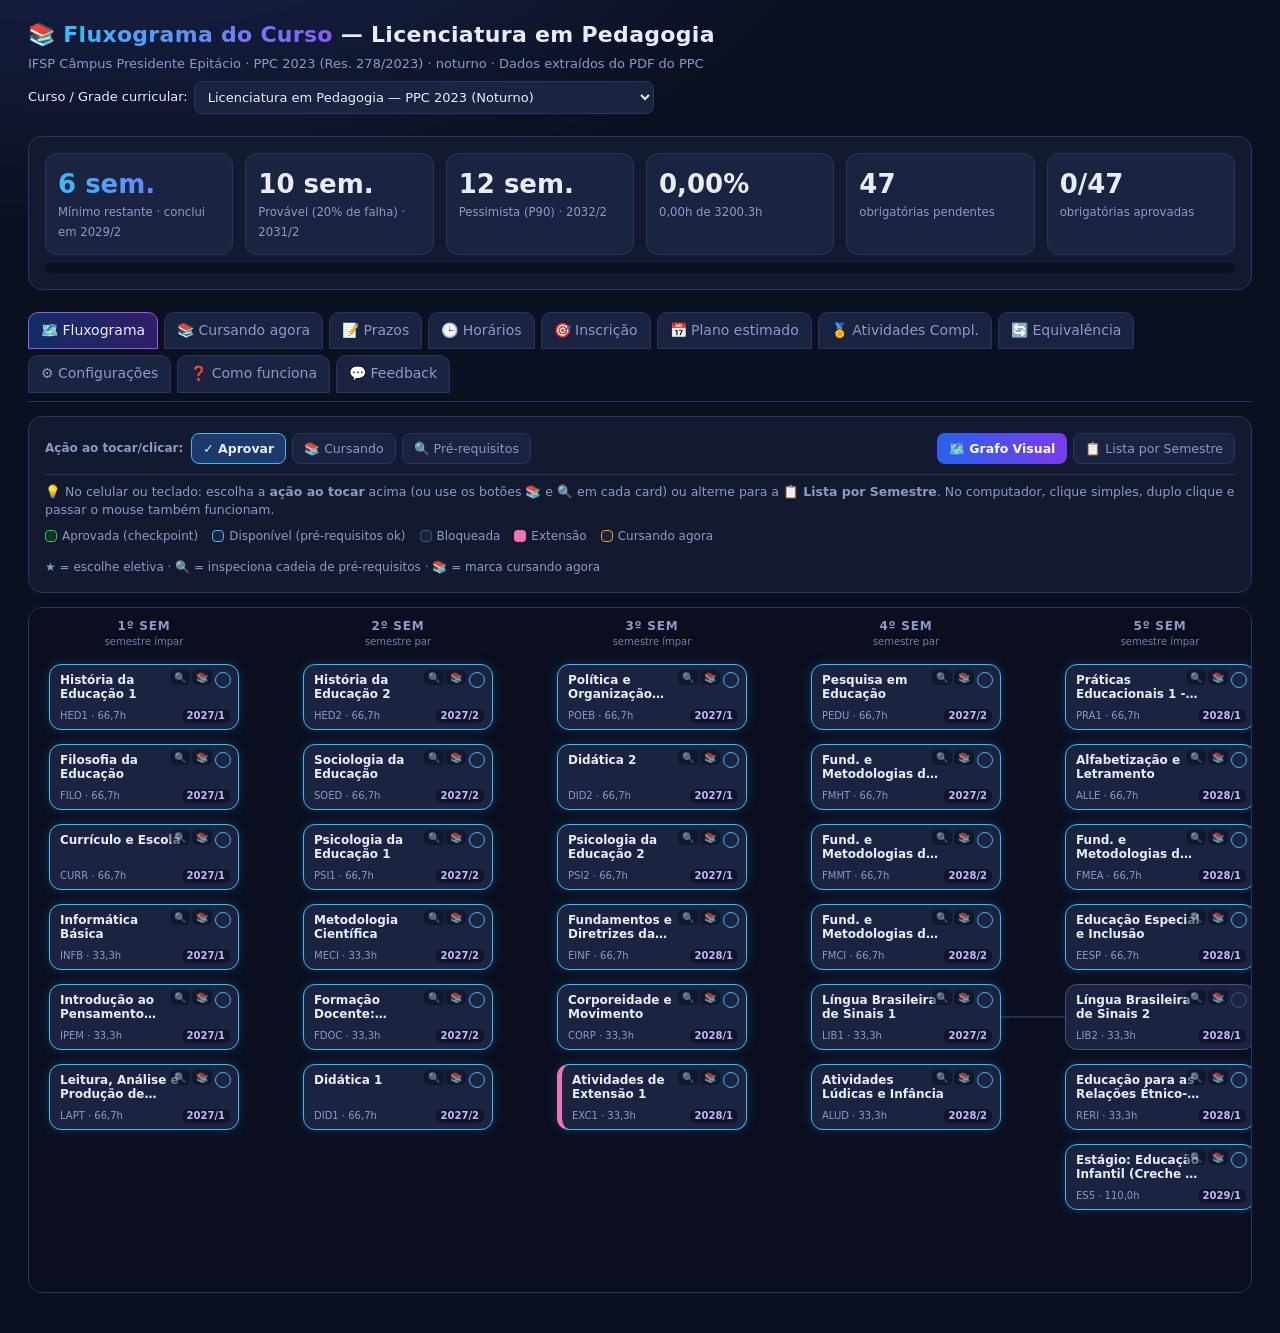
==== commit cd128ea7: "fix: tentaiva de correção -> deu merda" ====
--- a/pedagogia/index.html
+++ b/pedagogia/index.html
@@ -24,7 +24,7 @@
   <meta name="twitter:description" content="Fluxograma interativo e planejador acadêmico da Licenciatura em Pedagogia (IFSP Presidente Epitácio). Acompanhe disciplinas, pré-requisitos, estágios e previsão de conclusão do curso.">
   <meta name="twitter:image" content="https://petercen.github.io/assets/img/logo-bcc.png">
 
-  <link rel="stylesheet" href="../assets/css/styles.css?v=1.1">
+  <link rel="stylesheet" href="../assets/css/styles.css?v=b52afda62b">
   <link rel="icon" href="../assets/img/logo-bcc.png" type="image/png">
   <script type="module" src="../assets/js/redirect-pedagogia.js"></script>
 </head>
--- a/assets/css/styles.css
+++ b/assets/css/styles.css
@@ -1647,3 +1647,130 @@
     gap: 6px;
     margin-top: 2px;
 }
+
+/* ---------- ABA COMO FUNCIONA (TUTORIAL & GUIA DAS FERRAMENTAS) ---------- */
+.help-steps-grid {
+    display: grid;
+    grid-template-columns: repeat(auto-fit, minmax(230px, 1fr));
+    gap: 12px;
+}
+
+.help-step-card {
+    background: var(--panel2);
+    border: 1px solid var(--line);
+    border-radius: 12px;
+    padding: 12px 14px;
+    display: flex;
+    align-items: flex-start;
+    gap: 12px;
+}
+
+.help-step-card b {
+    display: block;
+    font-size: 13.5px;
+    color: var(--txt);
+    margin-bottom: 4px;
+}
+
+.help-step-card p {
+    margin: 0;
+    line-height: 1.45;
+}
+
+.help-step-num {
+    flex-shrink: 0;
+    width: 28px;
+    height: 28px;
+    border-radius: 50%;
+    background: linear-gradient(135deg, #2563eb, #7c3aed);
+    color: #fff;
+    font-weight: 800;
+    font-size: 13px;
+    display: flex;
+    align-items: center;
+    justify-content: center;
+    margin-top: 1px;
+}
+
+.help-tools-grid {
+    display: grid;
+    grid-template-columns: repeat(auto-fit, minmax(340px, 1fr));
+    gap: 14px;
+}
+
+.help-tool-card {
+    background: var(--panel2);
+    border: 1px solid var(--line);
+    border-radius: 12px;
+    padding: 14px 16px;
+    display: flex;
+    flex-direction: column;
+    gap: 8px;
+}
+
+.help-tool-head {
+    display: flex;
+    justify-content: space-between;
+    align-items: center;
+    flex-wrap: wrap;
+    gap: 8px;
+    padding-bottom: 8px;
+    border-bottom: 1px solid var(--line);
+}
+
+.help-tool-head h4 {
+    margin: 0;
+    font-size: 14px;
+    color: var(--txt);
+}
+
+.help-list {
+    margin: 0;
+    padding-left: 18px;
+    line-height: 1.5;
+}
+
+.help-list li {
+    margin: 5px 0;
+}
+
+.help-list ul {
+    padding-left: 16px;
+    margin: 4px 0;
+}
+
+/* ---------- ABA INSCRIÇÃO E DECISÃO DE MATÉRIAS ---------- */
+.enroll-toolbar {
+    border: 1px solid var(--line);
+}
+
+.enroll-parity-btn {
+    border: 1px solid var(--line);
+    background: var(--panel2);
+    color: var(--mut);
+    cursor: pointer;
+    transition: all 0.15s ease;
+}
+
+.enroll-parity-btn:hover {
+    color: var(--txt);
+    border-color: var(--av);
+}
+
+.enroll-parity-btn.act {
+    background: var(--av);
+    color: #0b1020;
+    font-weight: 700;
+    border-color: var(--av);
+}
+
+#enrollScheduleTable td {
+    padding: 6px;
+    vertical-align: top;
+    height: 48px;
+    transition: background 0.15s ease;
+}
+
+#enrollScheduleTable th {
+    font-size: 11px;
+}
